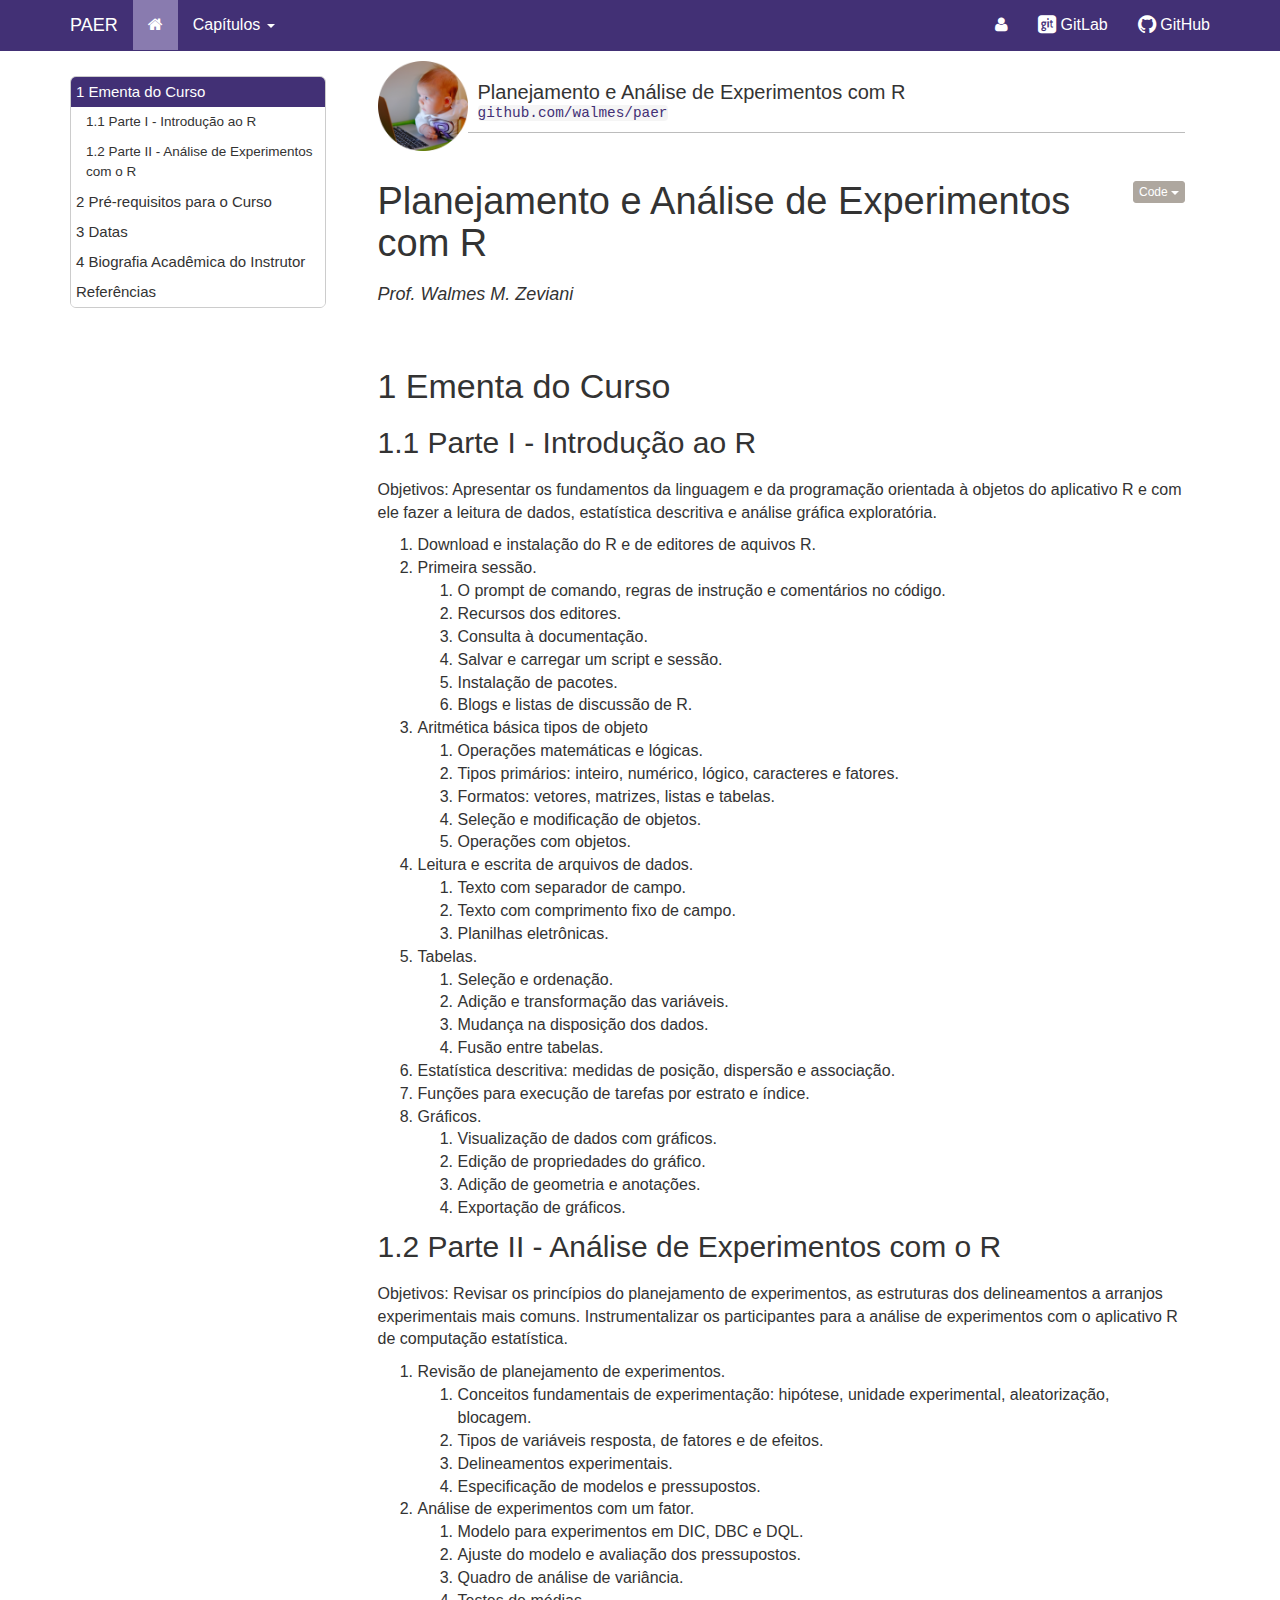
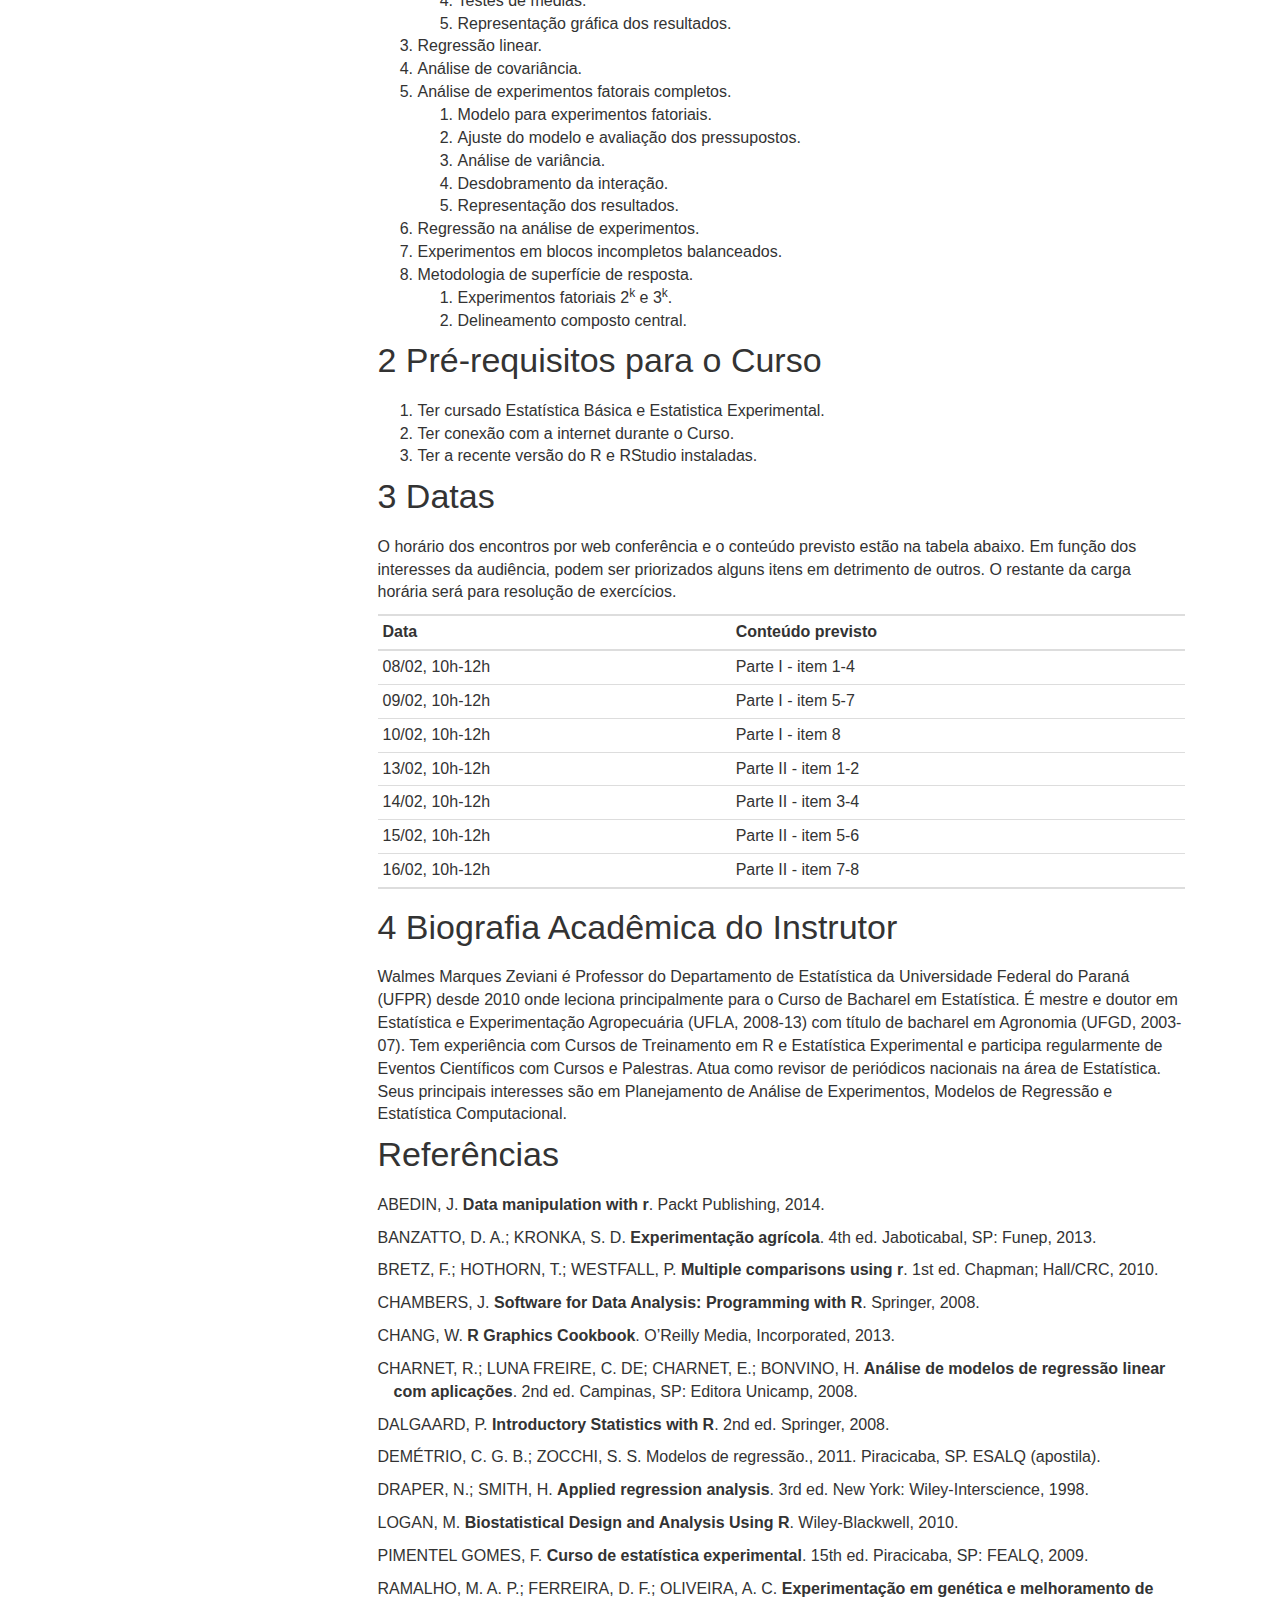
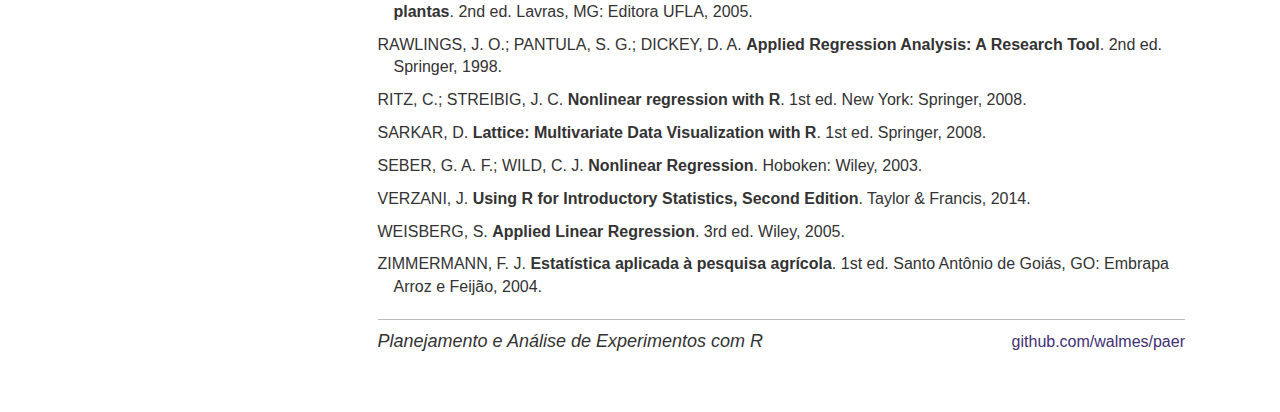
==== index.html @ bdff2731 "Adicona os htmls." ====
<!-- Baseado no arquivo: 
  /usr/lib/R/site-library/rmarkdown/rmd/h/default.html
-->

<!DOCTYPE html>

<html xmlns="http://www.w3.org/1999/xhtml">

<head>

<meta charset="utf-8">
<meta http-equiv="Content-Type" content="text/html; charset=utf-8" />
<meta name="generator" content="pandoc" />


<meta name="author" content="Prof. Walmes M. Zeviani" />


<title>Planejamento e Análise de Experimentos com R</title>

<script src="site_libs/jquery-1.11.3/jquery.min.js"></script>
<meta name="viewport" content="width=device-width, initial-scale=1" />
<link href="site_libs/bootstrap-3.3.5/css/united.min.css" rel="stylesheet" />
<script src="site_libs/bootstrap-3.3.5/js/bootstrap.min.js"></script>
<script src="site_libs/bootstrap-3.3.5/shim/html5shiv.min.js"></script>
<script src="site_libs/bootstrap-3.3.5/shim/respond.min.js"></script>
<script src="site_libs/jqueryui-1.11.4/jquery-ui.min.js"></script>
<link href="site_libs/tocify-1.9.1/jquery.tocify.css" rel="stylesheet" />
<script src="site_libs/tocify-1.9.1/jquery.tocify.js"></script>
<script src="site_libs/navigation-1.1/tabsets.js"></script>
<script src="site_libs/navigation-1.1/codefolding.js"></script>
<link href="site_libs/font-awesome-4.5.0/css/font-awesome.min.css" rel="stylesheet" />
<script type="text/x-mathjax-config">
  MathJax.Hub.Config({
      "HTML-CSS": {
          scale: 85,
          availableFonts: ["TeX"],
      }
  });
</script>




<style type="text/css">
h1 {
  font-size: 34px;
}
h1.title {
  font-size: 38px;
}
h2 {
  font-size: 30px;
}
h3 {
  font-size: 24px;
}
h4 {
  font-size: 18px;
}
h5 {
  font-size: 16px;
}
h6 {
  font-size: 12px;
}
.table th:not([align]) {
  text-align: left;
}
</style>

<link rel="stylesheet" href="config/style.css" type="text/css" />

</head>

<body>

<style type = "text/css">
.main-container {
  max-width: 940px;
  margin-left: auto;
  margin-right: auto;
}
code {
  color: inherit;
  background-color: rgba(0, 0, 0, 0.04);
}
img {
  max-width:100%;
  height: auto;
}
.tabbed-pane {
  padding-top: 12px;
}
button.code-folding-btn:focus {
  outline: none;
}
</style>

<style type="text/css">
/* padding for bootstrap navbar */
body {
  padding-top: 51px;
  padding-bottom: 40px;
}
/* offset scroll position for anchor links (for fixed navbar)  */
.section h1 {
  padding-top: 56px;
  margin-top: -56px;
}

.section h2 {
  padding-top: 56px;
  margin-top: -56px;
}
.section h3 {
  padding-top: 56px;
  margin-top: -56px;
}
.section h4 {
  padding-top: 56px;
  margin-top: -56px;
}
.section h5 {
  padding-top: 56px;
  margin-top: -56px;
}
.section h6 {
  padding-top: 56px;
  margin-top: -56px;
}
</style>

<script>
// manage active state of menu based on current page
$(document).ready(function () {
  // active menu anchor
  href = window.location.pathname
  href = href.substr(href.lastIndexOf('/') + 1)
  if (href === "")
    href = "index.html";
  var menuAnchor = $('a[href="' + href + '"]');

  // mark it active
  menuAnchor.parent().addClass('active');

  // if it's got a parent navbar menu mark it active as well
  menuAnchor.closest('li.dropdown').addClass('active');
});
</script>


<div class="container-fluid main-container">

<!-- tabsets -->
<script src="/tabsets.js"></script>
<script>
$(document).ready(function () {
  window.buildTabsets("TOC");
});
</script>

<!-- code folding -->
<script src="/codefolding.js"></script>
<script>
$(document).ready(function () {
  window.initializeCodeFolding("hide" === "show");
});
</script>




<script>
$(document).ready(function ()  {

    // move toc-ignore selectors from section div to header
    $('div.section.toc-ignore')
        .removeClass('toc-ignore')
        .children('h1,h2,h3,h4,h5').addClass('toc-ignore');

    // establish options
    var options = {
      selectors: "h1,h2,h3",
      theme: "bootstrap3",
      context: '.toc-content',
      hashGenerator: function (text) {
        return text.replace(/[.\/?&!#<>]/g, '').replace(/\s/g, '_').toLowerCase();
      },
      ignoreSelector: ".toc-ignore",
      scrollTo: 0
    };
    options.showAndHide = false;
    options.smoothScroll = false;

    // tocify
    var toc = $("#TOC").tocify(options).data("toc-tocify");
});
</script>

<style type="text/css">

#TOC {
  margin: 25px 0px 20px 0px;
}
@media (max-width: 768px) {
#TOC {
  position: relative;
  width: 100%;
}
}


.toc-content {
  padding-left: 30px;
  padding-right: 40px;
}

div.main-container {
  max-width: 1200px;
}

div.tocify {
  width: 20%;
  max-width: 260px;
  max-height: 85%;
}

@media (min-width: 768px) and (max-width: 991px) {
  div.tocify {
    width: 25%;
  }
}

@media (max-width: 767px) {
  div.tocify {
    width: 100%;
    max-width: none;
  }
}

.tocify ul, .tocify li {
  line-height: 20px;
}

.tocify-subheader .tocify-item {
  font-size: 0.9em;
  padding-left: 5px;
}

.tocify .list-group-item {
  border-radius: 0px;
}

.tocify-subheader {
  display: inline;
}
.tocify-subheader .tocify-item {
  font-size: 0.95em;
  padding-left: 10px;
}

</style>

<!-- setup 3col/9col grid for toc_float and main content  -->
<div class="row-fluid">
<div class="col-xs-12 col-sm-4 col-md-3">
<div id="TOC" class="tocify">
</div>
</div>

<div class="toc-content col-xs-12 col-sm-8 col-md-9">




<div class="navbar navbar-default  navbar-fixed-top" role="navigation">
  <div class="container">
    <div class="navbar-header">
      <button type="button" class="navbar-toggle collapsed" data-toggle="collapse" data-target="#navbar">
        <span class="icon-bar"></span>
        <span class="icon-bar"></span>
        <span class="icon-bar"></span>
      </button>
      <a class="navbar-brand" href="index.html">PAER</a>
    </div>
    <div id="navbar" class="navbar-collapse collapse">
      <ul class="nav navbar-nav">
        <li>
  <a href="index.html">
    <span class="fa fa-home"></span>
     
  </a>
</li>
<li class="dropdown">
  <a href="#" class="dropdown-toggle" data-toggle="dropdown" role="button" aria-expanded="false">
    Capítulos
     
    <span class="caret"></span>
  </a>
  <ul class="dropdown-menu" role="menu">
    <li>
      <a href="cap01-instal.html">Download e Instalação</a>
    </li>
  </ul>
</li>
      </ul>
      <ul class="nav navbar-nav navbar-right">
        <li>
  <a href="https://www.researchgate.net/profile/Walmes_Zeviani2">
    <span class="fa fa-user"></span>
     
  </a>
</li>
<li>
  <a href="https://gitlab.c3sl.ufpr.br/walmes/paer">
    <span class="fa fa-git-square fa-lg"></span>
     
    GitLab
  </a>
</li>
<li>
  <a href="https://github.com/walmes/paer">
    <span class="fa fa-github fa-lg"></span>
     
    GitHub
  </a>
</li>
      </ul>
    </div><!--/.nav-collapse -->
  </div><!--/.container -->
</div><!--/.navbar -->
<style type="text/css">
div.header {
    margin-top: 20px;
    border-bottom: 1px solid #BCBCBC;
    border-top: none;
}
table.header {
    margin-top: 10px;
    border-collapse: unset;
}
table.header > tbody {
    border-bottom: 0px;
    border-top: 0px;
}
</style>

<table class="header" width="100%" align="center">
  <tr>
    <td align="left" valign="bottom" width="90px">
      <img src="config/newuser-logo.png" width="100%" />
    </td>
    <td align="left" valign="top">
      <div class="header">
        <h4 style="font-size: 20px; margin: 10px auto 0 10px">
          Planejamento e Análise de Experimentos com R
        </h4>
        <h5 style="margin: 0px 0px 10px 10px">
          <a href="https://github.com/walmes/paer">
            <code>github.com/walmes/paer</code>
          </a>
        </h5>
      </div>
    </td>
  </tr>
</table>

<div class="fluid-row" id="header">

<div class="btn-group pull-right">
<button type="button" class="btn btn-default btn-xs dropdown-toggle" data-toggle="dropdown" aria-haspopup="true" aria-expanded="false"><span>Code</span> <span class="caret"></span></button>
<ul class="dropdown-menu" style="min-width: 50px;">
<li><a id="rmd-show-all-code" href="#">Show All Code</a></li>
<li><a id="rmd-hide-all-code" href="#">Hide All Code</a></li>
</ul>
</div>



<h1 class="title toc-ignore">Planejamento e Análise de Experimentos com R</h1>
<h4 class="author"><em>Prof. Walmes M. Zeviani</em></h4>

</div>


<div id="ementa-do-curso" class="section level1">
<h1><span class="header-section-number">1</span> Ementa do Curso</h1>
<div id="parte-i---introducao-ao-r" class="section level2">
<h2><span class="header-section-number">1.1</span> Parte I - Introdução ao R</h2>
<p>Objetivos: Apresentar os fundamentos da linguagem e da programação orientada à objetos do aplicativo R e com ele fazer a leitura de dados, estatística descritiva e análise gráfica exploratória.</p>
<ol style="list-style-type: decimal">
<li>Download e instalação do R e de editores de aquivos R.</li>
<li>Primeira sessão.
<ol style="list-style-type: decimal">
<li>O prompt de comando, regras de instrução e comentários no código.</li>
<li>Recursos dos editores.</li>
<li>Consulta à documentação.</li>
<li>Salvar e carregar um script e sessão.</li>
<li>Instalação de pacotes.</li>
<li>Blogs e listas de discussão de R.</li>
</ol></li>
<li>Aritmética básica tipos de objeto
<ol style="list-style-type: decimal">
<li>Operações matemáticas e lógicas.</li>
<li>Tipos primários: inteiro, numérico, lógico, caracteres e fatores.</li>
<li>Formatos: vetores, matrizes, listas e tabelas.</li>
<li>Seleção e modificação de objetos.</li>
<li>Operações com objetos.</li>
</ol></li>
<li>Leitura e escrita de arquivos de dados.
<ol style="list-style-type: decimal">
<li>Texto com separador de campo.</li>
<li>Texto com comprimento fixo de campo.</li>
<li>Planilhas eletrônicas.</li>
</ol></li>
<li>Tabelas.
<ol style="list-style-type: decimal">
<li>Seleção e ordenação.</li>
<li>Adição e transformação das variáveis.</li>
<li>Mudança na disposição dos dados.</li>
<li>Fusão entre tabelas.</li>
</ol></li>
<li>Estatística descritiva: medidas de posição, dispersão e associação.</li>
<li>Funções para execução de tarefas por estrato e índice.</li>
<li>Gráficos.
<ol style="list-style-type: decimal">
<li>Visualização de dados com gráficos.</li>
<li>Edição de propriedades do gráfico.</li>
<li>Adição de geometria e anotações.</li>
<li>Exportação de gráficos.</li>
</ol></li>
</ol>
</div>
<div id="parte-ii---analise-de-experimentos-com-o-r" class="section level2">
<h2><span class="header-section-number">1.2</span> Parte II - Análise de Experimentos com o R</h2>
<p>Objetivos: Revisar os princípios do planejamento de experimentos, as estruturas dos delineamentos a arranjos experimentais mais comuns. Instrumentalizar os participantes para a análise de experimentos com o aplicativo R de computação estatística.</p>
<ol style="list-style-type: decimal">
<li>Revisão de planejamento de experimentos.
<ol style="list-style-type: decimal">
<li>Conceitos fundamentais de experimentação: hipótese, unidade experimental, aleatorização, blocagem.</li>
<li>Tipos de variáveis resposta, de fatores e de efeitos.</li>
<li>Delineamentos experimentais.</li>
<li>Especificação de modelos e pressupostos.</li>
</ol></li>
<li>Análise de experimentos com um fator.
<ol style="list-style-type: decimal">
<li>Modelo para experimentos em DIC, DBC e DQL.</li>
<li>Ajuste do modelo e avaliação dos pressupostos.</li>
<li>Quadro de análise de variância.</li>
<li>Testes de médias.</li>
<li>Representação gráfica dos resultados.</li>
</ol></li>
<li>Regressão linear.</li>
<li>Análise de covariância.</li>
<li>Análise de experimentos fatorais completos.
<ol style="list-style-type: decimal">
<li>Modelo para experimentos fatoriais.</li>
<li>Ajuste do modelo e avaliação dos pressupostos.</li>
<li>Análise de variância.</li>
<li>Desdobramento da interação.</li>
<li>Representação dos resultados.</li>
</ol></li>
<li>Regressão na análise de experimentos.</li>
<li>Experimentos em blocos incompletos balanceados.</li>
<li>Metodologia de superfície de resposta.
<ol style="list-style-type: decimal">
<li>Experimentos fatoriais 2<sup>k</sup> e 3<sup>k</sup>.</li>
<li>Delineamento composto central.</li>
</ol></li>
</ol>
</div>
</div>
<div id="pre-requisitos-para-o-curso" class="section level1">
<h1><span class="header-section-number">2</span> Pré-requisitos para o Curso</h1>
<ol style="list-style-type: decimal">
<li>Ter cursado Estatística Básica e Estatistica Experimental.</li>
<li>Ter conexão com a internet durante o Curso.</li>
<li>Ter a recente versão do R e RStudio instaladas.</li>
</ol>
</div>
<div id="datas" class="section level1">
<h1><span class="header-section-number">3</span> Datas</h1>
<p>O horário dos encontros por web conferência e o conteúdo previsto estão na tabela abaixo. Em função dos interesses da audiência, podem ser priorizados alguns itens em detrimento de outros. O restante da carga horária será para resolução de exercícios.</p>
<table>
<thead>
<tr class="header">
<th>Data</th>
<th>Conteúdo previsto</th>
</tr>
</thead>
<tbody>
<tr class="odd">
<td>08/02, 10h-12h</td>
<td>Parte I - item 1-4</td>
</tr>
<tr class="even">
<td>09/02, 10h-12h</td>
<td>Parte I - item 5-7</td>
</tr>
<tr class="odd">
<td>10/02, 10h-12h</td>
<td>Parte I - item 8</td>
</tr>
<tr class="even">
<td>13/02, 10h-12h</td>
<td>Parte II - item 1-2</td>
</tr>
<tr class="odd">
<td>14/02, 10h-12h</td>
<td>Parte II - item 3-4</td>
</tr>
<tr class="even">
<td>15/02, 10h-12h</td>
<td>Parte II - item 5-6</td>
</tr>
<tr class="odd">
<td>16/02, 10h-12h</td>
<td>Parte II - item 7-8</td>
</tr>
</tbody>
</table>
</div>
<div id="biografia-academica-do-instrutor" class="section level1">
<h1><span class="header-section-number">4</span> Biografia Acadêmica do Instrutor</h1>
<p>Walmes Marques Zeviani é Professor do Departamento de Estatística da Universidade Federal do Paraná (UFPR) desde 2010 onde leciona principalmente para o Curso de Bacharel em Estatística. É mestre e doutor em Estatística e Experimentação Agropecuária (UFLA, 2008-13) com título de bacharel em Agronomia (UFGD, 2003-07). Tem experiência com Cursos de Treinamento em R e Estatística Experimental e participa regularmente de Eventos Científicos com Cursos e Palestras. Atua como revisor de periódicos nacionais na área de Estatística. Seus principais interesses são em Planejamento de Análise de Experimentos, Modelos de Regressão e Estatística Computacional.</p>
</div>
<div id="referencias" class="section level1 unnumbered">
<h1>Referências</h1>
<div id="refs" class="references">
<div id="ref-abedin2014data">
<p>ABEDIN, J. <strong>Data manipulation with r</strong>. Packt Publishing, 2014.</p>
</div>
<div id="ref-banzatto">
<p>BANZATTO, D. A.; KRONKA, S. D. <strong>Experimentação agrícola</strong>. 4th ed. Jaboticabal, SP: Funep, 2013.</p>
</div>
<div id="ref-Bretz2010">
<p>BRETZ, F.; HOTHORN, T.; WESTFALL, P. <strong>Multiple comparisons using r</strong>. 1st ed. Chapman; Hall/CRC, 2010.</p>
</div>
<div id="ref-chambers2008software">
<p>CHAMBERS, J. <strong>Software for Data Analysis: Programming with R</strong>. Springer, 2008.</p>
</div>
<div id="ref-chang2013r">
<p>CHANG, W. <strong>R Graphics Cookbook</strong>. O’Reilly Media, Incorporated, 2013.</p>
</div>
<div id="ref-charnet">
<p>CHARNET, R.; LUNA FREIRE, C. DE; CHARNET, E.; BONVINO, H. <strong>Análise de modelos de regressão linear com aplicações</strong>. 2nd ed. Campinas, SP: Editora Unicamp, 2008.</p>
</div>
<div id="ref-Dalgaard2008">
<p>DALGAARD, P. <strong>Introductory Statistics with R</strong>. 2nd ed. Springer, 2008.</p>
</div>
<div id="ref-demetrio">
<p>DEMÉTRIO, C. G. B.; ZOCCHI, S. S. Modelos de regressão., 2011. Piracicaba, SP. ESALQ (apostila).</p>
</div>
<div id="ref-Draper1998">
<p>DRAPER, N.; SMITH, H. <strong>Applied regression analysis</strong>. 3rd ed. New York: Wiley-Interscience, 1998.</p>
</div>
<div id="ref-Logan2010">
<p>LOGAN, M. <strong>Biostatistical Design and Analysis Using R</strong>. Wiley-Blackwell, 2010.</p>
</div>
<div id="ref-pimentel">
<p>PIMENTEL GOMES, F. <strong>Curso de estatística experimental</strong>. 15th ed. Piracicaba, SP: FEALQ, 2009.</p>
</div>
<div id="ref-ramalho">
<p>RAMALHO, M. A. P.; FERREIRA, D. F.; OLIVEIRA, A. C. <strong>Experimentação em genética e melhoramento de plantas</strong>. 2nd ed. Lavras, MG: Editora UFLA, 2005.</p>
</div>
<div id="ref-Rawlings1998">
<p>RAWLINGS, J. O.; PANTULA, S. G.; DICKEY, D. A. <strong>Applied Regression Analysis: A Research Tool</strong>. 2nd ed. Springer, 1998.</p>
</div>
<div id="ref-Ritz2008">
<p>RITZ, C.; STREIBIG, J. C. <strong>Nonlinear regression with R</strong>. 1st ed. New York: Springer, 2008.</p>
</div>
<div id="ref-Sarkar2008">
<p>SARKAR, D. <strong>Lattice: Multivariate Data Visualization with R</strong>. 1st ed. Springer, 2008.</p>
</div>
<div id="ref-Seber2003">
<p>SEBER, G. A. F.; WILD, C. J. <strong>Nonlinear Regression</strong>. Hoboken: Wiley, 2003.</p>
</div>
<div id="ref-verzani2014using">
<p>VERZANI, J. <strong>Using R for Introductory Statistics, Second Edition</strong>. Taylor &amp; Francis, 2014.</p>
</div>
<div id="ref-Weisberg2005">
<p>WEISBERG, S. <strong>Applied Linear Regression</strong>. 3rd ed. Wiley, 2005.</p>
</div>
<div id="ref-zimmermann">
<p>ZIMMERMANN, F. J. <strong>Estatística aplicada à pesquisa agrícola</strong>. 1st ed. Santo Antônio de Goiás, GO: Embrapa Arroz e Feijão, 2004.</p>
</div>
</div>
</div>

<style type="text/css">
hr.footer {
    border-top: 1px solid #BCBCBC;
    margin-top: 20px;
    margin-bottom: 2px;
}
table.footer {
    margin-bottom: 10px;
    border-bottom: none;
    border-collapse: unset;
}
table.footer > tbody {
    border-bottom: 0px;
}
div.tocify-extend-page {
	height: 10px !important;
}
</style>

<hr class="footer"/>
<center>
  <table class="footer" width="100%">
    <tr>
      <td width="60%">
	<h4><em>Planejamento e Análise de Experimentos com R</em></h4>
      </td>
      <td width="40%" align="right">
        <a href="https://github.com/walmes/paer">
          github.com/walmes/paer
      </a></td>
    </tr>
  </table>
</center>


</div>
</div>

</div>

<script>

// add bootstrap table styles to pandoc tables
$(document).ready(function () {
  $('tr.header').parent('thead').parent('table').addClass('table table-condensed');
});

</script>


</body>
</html>
---- site_libs/bootstrap-3.3.5/css/united.min.css ----
@font-face {
  font-family: 'Ubuntu';
  font-style: normal;
  font-weight: 400;
  src: url(fonts/Ubuntu.ttf) format('truetype');
}

/*!
 * bootswatch v3.3.6
 * Homepage: http://bootswatch.com
 * Copyright 2012-2015 Thomas Park
 * Licensed under MIT
 * Based on Bootstrap
*//*!
 * Bootstrap v3.3.6 (http://getbootstrap.com)
 * Copyright 2011-2015 Twitter, Inc.
 * Licensed under MIT (https://github.com/twbs/bootstrap/blob/master/LICENSE)
 *//*! normalize.css v3.0.3 | MIT License | github.com/necolas/normalize.css */html{font-family:sans-serif;-ms-text-size-adjust:100%;-webkit-text-size-adjust:100%}body{margin:0}article,aside,details,figcaption,figure,footer,header,hgroup,main,menu,nav,section,summary{display:block}audio,canvas,progress,video{display:inline-block;vertical-align:baseline}audio:not([controls]){display:none;height:0}[hidden],template{display:none}a{background-color:transparent}a:active,a:hover{outline:0}abbr[title]{border-bottom:1px dotted}b,strong{font-weight:bold}dfn{font-style:italic}h1{font-size:2em;margin:0.67em 0}mark{background:#ff0;color:#000}small{font-size:80%}sub,sup{font-size:75%;line-height:0;position:relative;vertical-align:baseline}sup{top:-0.5em}sub{bottom:-0.25em}img{border:0}svg:not(:root){overflow:hidden}figure{margin:1em 40px}hr{-webkit-box-sizing:content-box;-moz-box-sizing:content-box;box-sizing:content-box;height:0}pre{overflow:auto}code,kbd,pre,samp{font-family:monospace, monospace;font-size:1em}button,input,optgroup,select,textarea{color:inherit;font:inherit;margin:0}button{overflow:visible}button,select{text-transform:none}button,html input[type="button"],input[type="reset"],input[type="submit"]{-webkit-appearance:button;cursor:pointer}button[disabled],html input[disabled]{cursor:default}button::-moz-focus-inner,input::-moz-focus-inner{border:0;padding:0}input{line-height:normal}input[type="checkbox"],input[type="radio"]{-webkit-box-sizing:border-box;-moz-box-sizing:border-box;box-sizing:border-box;padding:0}input[type="number"]::-webkit-inner-spin-button,input[type="number"]::-webkit-outer-spin-button{height:auto}input[type="search"]{-webkit-appearance:textfield;-webkit-box-sizing:content-box;-moz-box-sizing:content-box;box-sizing:content-box}input[type="search"]::-webkit-search-cancel-button,input[type="search"]::-webkit-search-decoration{-webkit-appearance:none}fieldset{border:1px solid #c0c0c0;margin:0 2px;padding:0.35em 0.625em 0.75em}legend{border:0;padding:0}textarea{overflow:auto}optgroup{font-weight:bold}table{border-collapse:collapse;border-spacing:0}td,th{padding:0}/*! Source: https://github.com/h5bp/html5-boilerplate/blob/master/src/css/main.css */@media print{*,*:before,*:after{background:transparent !important;color:#000 !important;-webkit-box-shadow:none !important;box-shadow:none !important;text-shadow:none !important}a,a:visited{text-decoration:underline}a[href]:after{content:" (" attr(href) ")"}abbr[title]:after{content:" (" attr(title) ")"}a[href^="#"]:after,a[href^="javascript:"]:after{content:""}pre,blockquote{border:1px solid #999;page-break-inside:avoid}thead{display:table-header-group}tr,img{page-break-inside:avoid}img{max-width:100% !important}p,h2,h3{orphans:3;widows:3}h2,h3{page-break-after:avoid}.navbar{display:none}.btn>.caret,.dropup>.btn>.caret{border-top-color:#000 !important}.label{border:1px solid #000}.table{border-collapse:collapse !important}.table td,.table th{background-color:#fff !important}.table-bordered th,.table-bordered td{border:1px solid #ddd !important}}@font-face{font-family:'Glyphicons Halflings';src:url('../fonts/glyphicons-halflings-regular.eot');src:url('../fonts/glyphicons-halflings-regular.eot?#iefix') format('embedded-opentype'),url('../fonts/glyphicons-halflings-regular.woff') format('woff'),url('../fonts/glyphicons-halflings-regular.ttf') format('truetype'),url('../fonts/glyphicons-halflings-regular.svg#glyphicons_halflingsregular') format('svg')}.glyphicon{position:relative;top:1px;display:inline-block;font-family:'Glyphicons Halflings';font-style:normal;font-weight:normal;line-height:1;-webkit-font-smoothing:antialiased;-moz-osx-font-smoothing:grayscale}.glyphicon-asterisk:before{content:"\002a"}.glyphicon-plus:before{content:"\002b"}.glyphicon-euro:before,.glyphicon-eur:before{content:"\20ac"}.glyphicon-minus:before{content:"\2212"}.glyphicon-cloud:before{content:"\2601"}.glyphicon-envelope:before{content:"\2709"}.glyphicon-pencil:before{content:"\270f"}.glyphicon-glass:before{content:"\e001"}.glyphicon-music:before{content:"\e002"}.glyphicon-search:before{content:"\e003"}.glyphicon-heart:before{content:"\e005"}.glyphicon-star:before{content:"\e006"}.glyphicon-star-empty:before{content:"\e007"}.glyphicon-user:before{content:"\e008"}.glyphicon-film:before{content:"\e009"}.glyphicon-th-large:before{content:"\e010"}.glyphicon-th:before{content:"\e011"}.glyphicon-th-list:before{content:"\e012"}.glyphicon-ok:before{content:"\e013"}.glyphicon-remove:before{content:"\e014"}.glyphicon-zoom-in:before{content:"\e015"}.glyphicon-zoom-out:before{content:"\e016"}.glyphicon-off:before{content:"\e017"}.glyphicon-signal:before{content:"\e018"}.glyphicon-cog:before{content:"\e019"}.glyphicon-trash:before{content:"\e020"}.glyphicon-home:before{content:"\e021"}.glyphicon-file:before{content:"\e022"}.glyphicon-time:before{content:"\e023"}.glyphicon-road:before{content:"\e024"}.glyphicon-download-alt:before{content:"\e025"}.glyphicon-download:before{content:"\e026"}.glyphicon-upload:before{content:"\e027"}.glyphicon-inbox:before{content:"\e028"}.glyphicon-play-circle:before{content:"\e029"}.glyphicon-repeat:before{content:"\e030"}.glyphicon-refresh:before{content:"\e031"}.glyphicon-list-alt:before{content:"\e032"}.glyphicon-lock:before{content:"\e033"}.glyphicon-flag:before{content:"\e034"}.glyphicon-headphones:before{content:"\e035"}.glyphicon-volume-off:before{content:"\e036"}.glyphicon-volume-down:before{content:"\e037"}.glyphicon-volume-up:before{content:"\e038"}.glyphicon-qrcode:before{content:"\e039"}.glyphicon-barcode:before{content:"\e040"}.glyphicon-tag:before{content:"\e041"}.glyphicon-tags:before{content:"\e042"}.glyphicon-book:before{content:"\e043"}.glyphicon-bookmark:before{content:"\e044"}.glyphicon-print:before{content:"\e045"}.glyphicon-camera:before{content:"\e046"}.glyphicon-font:before{content:"\e047"}.glyphicon-bold:before{content:"\e048"}.glyphicon-italic:before{content:"\e049"}.glyphicon-text-height:before{content:"\e050"}.glyphicon-text-width:before{content:"\e051"}.glyphicon-align-left:before{content:"\e052"}.glyphicon-align-center:before{content:"\e053"}.glyphicon-align-right:before{content:"\e054"}.glyphicon-align-justify:before{content:"\e055"}.glyphicon-list:before{content:"\e056"}.glyphicon-indent-left:before{content:"\e057"}.glyphicon-indent-right:before{content:"\e058"}.glyphicon-facetime-video:before{content:"\e059"}.glyphicon-picture:before{content:"\e060"}.glyphicon-map-marker:before{content:"\e062"}.glyphicon-adjust:before{content:"\e063"}.glyphicon-tint:before{content:"\e064"}.glyphicon-edit:before{content:"\e065"}.glyphicon-share:before{content:"\e066"}.glyphicon-check:before{content:"\e067"}.glyphicon-move:before{content:"\e068"}.glyphicon-step-backward:before{content:"\e069"}.glyphicon-fast-backward:before{content:"\e070"}.glyphicon-backward:before{content:"\e071"}.glyphicon-play:before{content:"\e072"}.glyphicon-pause:before{content:"\e073"}.glyphicon-stop:before{content:"\e074"}.glyphicon-forward:before{content:"\e075"}.glyphicon-fast-forward:before{content:"\e076"}.glyphicon-step-forward:before{content:"\e077"}.glyphicon-eject:before{content:"\e078"}.glyphicon-chevron-left:before{content:"\e079"}.glyphicon-chevron-right:before{content:"\e080"}.glyphicon-plus-sign:before{content:"\e081"}.glyphicon-minus-sign:before{content:"\e082"}.glyphicon-remove-sign:before{content:"\e083"}.glyphicon-ok-sign:before{content:"\e084"}.glyphicon-question-sign:before{content:"\e085"}.glyphicon-info-sign:before{content:"\e086"}.glyphicon-screenshot:before{content:"\e087"}.glyphicon-remove-circle:before{content:"\e088"}.glyphicon-ok-circle:before{content:"\e089"}.glyphicon-ban-circle:before{content:"\e090"}.glyphicon-arrow-left:before{content:"\e091"}.glyphicon-arrow-right:before{content:"\e092"}.glyphicon-arrow-up:before{content:"\e093"}.glyphicon-arrow-down:before{content:"\e094"}.glyphicon-share-alt:before{content:"\e095"}.glyphicon-resize-full:before{content:"\e096"}.glyphicon-resize-small:before{content:"\e097"}.glyphicon-exclamation-sign:before{content:"\e101"}.glyphicon-gift:before{content:"\e102"}.glyphicon-leaf:before{content:"\e103"}.glyphicon-fire:before{content:"\e104"}.glyphicon-eye-open:before{content:"\e105"}.glyphicon-eye-close:before{content:"\e106"}.glyphicon-warning-sign:before{content:"\e107"}.glyphicon-plane:before{content:"\e108"}.glyphicon-calendar:before{content:"\e109"}.glyphicon-random:before{content:"\e110"}.glyphicon-comment:before{content:"\e111"}.glyphicon-magnet:before{content:"\e112"}.glyphicon-chevron-up:before{content:"\e113"}.glyphicon-chevron-down:before{content:"\e114"}.glyphicon-retweet:before{content:"\e115"}.glyphicon-shopping-cart:before{content:"\e116"}.glyphicon-folder-close:before{content:"\e117"}.glyphicon-folder-open:before{content:"\e118"}.glyphicon-resize-vertical:before{content:"\e119"}.glyphicon-resize-horizontal:before{content:"\e120"}.glyphicon-hdd:before{content:"\e121"}.glyphicon-bullhorn:before{content:"\e122"}.glyphicon-bell:before{content:"\e123"}.glyphicon-certificate:before{content:"\e124"}.glyphicon-thumbs-up:before{content:"\e125"}.glyphicon-thumbs-down:before{content:"\e126"}.glyphicon-hand-right:before{content:"\e127"}.glyphicon-hand-left:before{content:"\e128"}.glyphicon-hand-up:before{content:"\e129"}.glyphicon-hand-down:before{content:"\e130"}.glyphicon-circle-arrow-right:before{content:"\e131"}.glyphicon-circle-arrow-left:before{content:"\e132"}.glyphicon-circle-arrow-up:before{content:"\e133"}.glyphicon-circle-arrow-down:before{content:"\e134"}.glyphicon-globe:before{content:"\e135"}.glyphicon-wrench:before{content:"\e136"}.glyphicon-tasks:before{content:"\e137"}.glyphicon-filter:before{content:"\e138"}.glyphicon-briefcase:before{content:"\e139"}.glyphicon-fullscreen:before{content:"\e140"}.glyphicon-dashboard:before{content:"\e141"}.glyphicon-paperclip:before{content:"\e142"}.glyphicon-heart-empty:before{content:"\e143"}.glyphicon-link:before{content:"\e144"}.glyphicon-phone:before{content:"\e145"}.glyphicon-pushpin:before{content:"\e146"}.glyphicon-usd:before{content:"\e148"}.glyphicon-gbp:before{content:"\e149"}.glyphicon-sort:before{content:"\e150"}.glyphicon-sort-by-alphabet:before{content:"\e151"}.glyphicon-sort-by-alphabet-alt:before{content:"\e152"}.glyphicon-sort-by-order:before{content:"\e153"}.glyphicon-sort-by-order-alt:before{content:"\e154"}.glyphicon-sort-by-attributes:before{content:"\e155"}.glyphicon-sort-by-attributes-alt:before{content:"\e156"}.glyphicon-unchecked:before{content:"\e157"}.glyphicon-expand:before{content:"\e158"}.glyphicon-collapse-down:before{content:"\e159"}.glyphicon-collapse-up:before{content:"\e160"}.glyphicon-log-in:before{content:"\e161"}.glyphicon-flash:before{content:"\e162"}.glyphicon-log-out:before{content:"\e163"}.glyphicon-new-window:before{content:"\e164"}.glyphicon-record:before{content:"\e165"}.glyphicon-save:before{content:"\e166"}.glyphicon-open:before{content:"\e167"}.glyphicon-saved:before{content:"\e168"}.glyphicon-import:before{content:"\e169"}.glyphicon-export:before{content:"\e170"}.glyphicon-send:before{content:"\e171"}.glyphicon-floppy-disk:before{content:"\e172"}.glyphicon-floppy-saved:before{content:"\e173"}.glyphicon-floppy-remove:before{content:"\e174"}.glyphicon-floppy-save:before{content:"\e175"}.glyphicon-floppy-open:before{content:"\e176"}.glyphicon-credit-card:before{content:"\e177"}.glyphicon-transfer:before{content:"\e178"}.glyphicon-cutlery:before{content:"\e179"}.glyphicon-header:before{content:"\e180"}.glyphicon-compressed:before{content:"\e181"}.glyphicon-earphone:before{content:"\e182"}.glyphicon-phone-alt:before{content:"\e183"}.glyphicon-tower:before{content:"\e184"}.glyphicon-stats:before{content:"\e185"}.glyphicon-sd-video:before{content:"\e186"}.glyphicon-hd-video:before{content:"\e187"}.glyphicon-subtitles:before{content:"\e188"}.glyphicon-sound-stereo:before{content:"\e189"}.glyphicon-sound-dolby:before{content:"\e190"}.glyphicon-sound-5-1:before{content:"\e191"}.glyphicon-sound-6-1:before{content:"\e192"}.glyphicon-sound-7-1:before{content:"\e193"}.glyphicon-copyright-mark:before{content:"\e194"}.glyphicon-registration-mark:before{content:"\e195"}.glyphicon-cloud-download:before{content:"\e197"}.glyphicon-cloud-upload:before{content:"\e198"}.glyphicon-tree-conifer:before{content:"\e199"}.glyphicon-tree-deciduous:before{content:"\e200"}.glyphicon-cd:before{content:"\e201"}.glyphicon-save-file:before{content:"\e202"}.glyphicon-open-file:before{content:"\e203"}.glyphicon-level-up:before{content:"\e204"}.glyphicon-copy:before{content:"\e205"}.glyphicon-paste:before{content:"\e206"}.glyphicon-alert:before{content:"\e209"}.glyphicon-equalizer:before{content:"\e210"}.glyphicon-king:before{content:"\e211"}.glyphicon-queen:before{content:"\e212"}.glyphicon-pawn:before{content:"\e213"}.glyphicon-bishop:before{content:"\e214"}.glyphicon-knight:before{content:"\e215"}.glyphicon-baby-formula:before{content:"\e216"}.glyphicon-tent:before{content:"\26fa"}.glyphicon-blackboard:before{content:"\e218"}.glyphicon-bed:before{content:"\e219"}.glyphicon-apple:before{content:"\f8ff"}.glyphicon-erase:before{content:"\e221"}.glyphicon-hourglass:before{content:"\231b"}.glyphicon-lamp:before{content:"\e223"}.glyphicon-duplicate:before{content:"\e224"}.glyphicon-piggy-bank:before{content:"\e225"}.glyphicon-scissors:before{content:"\e226"}.glyphicon-bitcoin:before{content:"\e227"}.glyphicon-btc:before{content:"\e227"}.glyphicon-xbt:before{content:"\e227"}.glyphicon-yen:before{content:"\00a5"}.glyphicon-jpy:before{content:"\00a5"}.glyphicon-ruble:before{content:"\20bd"}.glyphicon-rub:before{content:"\20bd"}.glyphicon-scale:before{content:"\e230"}.glyphicon-ice-lolly:before{content:"\e231"}.glyphicon-ice-lolly-tasted:before{content:"\e232"}.glyphicon-education:before{content:"\e233"}.glyphicon-option-horizontal:before{content:"\e234"}.glyphicon-option-vertical:before{content:"\e235"}.glyphicon-menu-hamburger:before{content:"\e236"}.glyphicon-modal-window:before{content:"\e237"}.glyphicon-oil:before{content:"\e238"}.glyphicon-grain:before{content:"\e239"}.glyphicon-sunglasses:before{content:"\e240"}.glyphicon-text-size:before{content:"\e241"}.glyphicon-text-color:before{content:"\e242"}.glyphicon-text-background:before{content:"\e243"}.glyphicon-object-align-top:before{content:"\e244"}.glyphicon-object-align-bottom:before{content:"\e245"}.glyphicon-object-align-horizontal:before{content:"\e246"}.glyphicon-object-align-left:before{content:"\e247"}.glyphicon-object-align-vertical:before{content:"\e248"}.glyphicon-object-align-right:before{content:"\e249"}.glyphicon-triangle-right:before{content:"\e250"}.glyphicon-triangle-left:before{content:"\e251"}.glyphicon-triangle-bottom:before{content:"\e252"}.glyphicon-triangle-top:before{content:"\e253"}.glyphicon-console:before{content:"\e254"}.glyphicon-superscript:before{content:"\e255"}.glyphicon-subscript:before{content:"\e256"}.glyphicon-menu-left:before{content:"\e257"}.glyphicon-menu-right:before{content:"\e258"}.glyphicon-menu-down:before{content:"\e259"}.glyphicon-menu-up:before{content:"\e260"}*{-webkit-box-sizing:border-box;-moz-box-sizing:border-box;box-sizing:border-box}*:before,*:after{-webkit-box-sizing:border-box;-moz-box-sizing:border-box;box-sizing:border-box}html{font-size:10px;-webkit-tap-highlight-color:rgba(0,0,0,0)}body{font-family:"Ubuntu",Tahoma,"Helvetica Neue",Helvetica,Arial,sans-serif;font-size:14px;line-height:1.42857143;color:#333333;background-color:#ffffff}input,button,select,textarea{font-family:inherit;font-size:inherit;line-height:inherit}a{color:#dd4814;text-decoration:none}a:hover,a:focus{color:#97310e;text-decoration:underline}a:focus{outline:thin dotted;outline:5px auto -webkit-focus-ring-color;outline-offset:-2px}figure{margin:0}img{vertical-align:middle}.img-responsive,.thumbnail>img,.thumbnail a>img,.carousel-inner>.item>img,.carousel-inner>.item>a>img{display:block;max-width:100%;height:auto}.img-rounded{border-radius:6px}.img-thumbnail{padding:4px;line-height:1.42857143;background-color:#ffffff;border:1px solid #dddddd;border-radius:4px;-webkit-transition:all .2s ease-in-out;-o-transition:all .2s ease-in-out;transition:all .2s ease-in-out;display:inline-block;max-width:100%;height:auto}.img-circle{border-radius:50%}hr{margin-top:20px;margin-bottom:20px;border:0;border-top:1px solid #eeeeee}.sr-only{position:absolute;width:1px;height:1px;margin:-1px;padding:0;overflow:hidden;clip:rect(0, 0, 0, 0);border:0}.sr-only-focusable:active,.sr-only-focusable:focus{position:static;width:auto;height:auto;margin:0;overflow:visible;clip:auto}[role="button"]{cursor:pointer}h1,h2,h3,h4,h5,h6,.h1,.h2,.h3,.h4,.h5,.h6{font-family:"Ubuntu",Tahoma,"Helvetica Neue",Helvetica,Arial,sans-serif;font-weight:500;line-height:1.1;color:inherit}h1 small,h2 small,h3 small,h4 small,h5 small,h6 small,.h1 small,.h2 small,.h3 small,.h4 small,.h5 small,.h6 small,h1 .small,h2 .small,h3 .small,h4 .small,h5 .small,h6 .small,.h1 .small,.h2 .small,.h3 .small,.h4 .small,.h5 .small,.h6 .small{font-weight:normal;line-height:1;color:#aea79f}h1,.h1,h2,.h2,h3,.h3{margin-top:20px;margin-bottom:10px}h1 small,.h1 small,h2 small,.h2 small,h3 small,.h3 small,h1 .small,.h1 .small,h2 .small,.h2 .small,h3 .small,.h3 .small{font-size:65%}h4,.h4,h5,.h5,h6,.h6{margin-top:10px;margin-bottom:10px}h4 small,.h4 small,h5 small,.h5 small,h6 small,.h6 small,h4 .small,.h4 .small,h5 .small,.h5 .small,h6 .small,.h6 .small{font-size:75%}h1,.h1{font-size:36px}h2,.h2{font-size:30px}h3,.h3{font-size:24px}h4,.h4{font-size:18px}h5,.h5{font-size:14px}h6,.h6{font-size:12px}p{margin:0 0 10px}.lead{margin-bottom:20px;font-size:16px;font-weight:300;line-height:1.4}@media (min-width:768px){.lead{font-size:21px}}small,.small{font-size:85%}mark,.mark{background-color:#fcf8e3;padding:.2em}.text-left{text-align:left}.text-right{text-align:right}.text-center{text-align:center}.text-justify{text-align:justify}.text-nowrap{white-space:nowrap}.text-lowercase{text-transform:lowercase}.text-uppercase{text-transform:uppercase}.text-capitalize{text-transform:capitalize}.text-muted{color:#aea79f}.text-primary{color:#dd4814}a.text-primary:hover,a.text-primary:focus{color:#ae3910}.text-success{color:#468847}a.text-success:hover,a.text-success:focus{color:#356635}.text-info{color:#3a87ad}a.text-info:hover,a.text-info:focus{color:#2d6987}.text-warning{color:#c09853}a.text-warning:hover,a.text-warning:focus{color:#a47e3c}.text-danger{color:#b94a48}a.text-danger:hover,a.text-danger:focus{color:#953b39}.bg-primary{color:#fff;background-color:#dd4814}a.bg-primary:hover,a.bg-primary:focus{background-color:#ae3910}.bg-success{background-color:#dff0d8}a.bg-success:hover,a.bg-success:focus{background-color:#c1e2b3}.bg-info{background-color:#d9edf7}a.bg-info:hover,a.bg-info:focus{background-color:#afd9ee}.bg-warning{background-color:#fcf8e3}a.bg-warning:hover,a.bg-warning:focus{background-color:#f7ecb5}.bg-danger{background-color:#f2dede}a.bg-danger:hover,a.bg-danger:focus{background-color:#e4b9b9}.page-header{padding-bottom:9px;margin:40px 0 20px;border-bottom:1px solid #eeeeee}ul,ol{margin-top:0;margin-bottom:10px}ul ul,ol ul,ul ol,ol ol{margin-bottom:0}.list-unstyled{padding-left:0;list-style:none}.list-inline{padding-left:0;list-style:none;margin-left:-5px}.list-inline>li{display:inline-block;padding-left:5px;padding-right:5px}dl{margin-top:0;margin-bottom:20px}dt,dd{line-height:1.42857143}dt{font-weight:bold}dd{margin-left:0}@media (min-width:768px){.dl-horizontal dt{float:left;width:160px;clear:left;text-align:right;overflow:hidden;text-overflow:ellipsis;white-space:nowrap}.dl-horizontal dd{margin-left:180px}}abbr[title],abbr[data-original-title]{cursor:help;border-bottom:1px dotted #aea79f}.initialism{font-size:90%;text-transform:uppercase}blockquote{padding:10px 20px;margin:0 0 20px;font-size:17.5px;border-left:5px solid #eeeeee}blockquote p:last-child,blockquote ul:last-child,blockquote ol:last-child{margin-bottom:0}blockquote footer,blockquote small,blockquote .small{display:block;font-size:80%;line-height:1.42857143;color:#aea79f}blockquote footer:before,blockquote small:before,blockquote .small:before{content:'\2014 \00A0'}.blockquote-reverse,blockquote.pull-right{padding-right:15px;padding-left:0;border-right:5px solid #eeeeee;border-left:0;text-align:right}.blockquote-reverse footer:before,blockquote.pull-right footer:before,.blockquote-reverse small:before,blockquote.pull-right small:before,.blockquote-reverse .small:before,blockquote.pull-right .small:before{content:''}.blockquote-reverse footer:after,blockquote.pull-right footer:after,.blockquote-reverse small:after,blockquote.pull-right small:after,.blockquote-reverse .small:after,blockquote.pull-right .small:after{content:'\00A0 \2014'}address{margin-bottom:20px;font-style:normal;line-height:1.42857143}code,kbd,pre,samp{font-family:monospace}code{padding:2px 4px;font-size:90%;color:#c7254e;background-color:#f9f2f4;border-radius:4px}kbd{padding:2px 4px;font-size:90%;color:#ffffff;background-color:#333333;border-radius:3px;-webkit-box-shadow:inset 0 -1px 0 rgba(0,0,0,0.25);box-shadow:inset 0 -1px 0 rgba(0,0,0,0.25)}kbd kbd{padding:0;font-size:100%;font-weight:bold;-webkit-box-shadow:none;box-shadow:none}pre{display:block;padding:9.5px;margin:0 0 10px;font-size:13px;line-height:1.42857143;word-break:break-all;word-wrap:break-word;color:#333333;background-color:#f5f5f5;border:1px solid #cccccc;border-radius:4px}pre code{padding:0;font-size:inherit;color:inherit;white-space:pre-wrap;background-color:transparent;border-radius:0}.pre-scrollable{max-height:340px;overflow-y:scroll}.container{margin-right:auto;margin-left:auto;padding-left:15px;padding-right:15px}@media (min-width:768px){.container{width:750px}}@media (min-width:992px){.container{width:970px}}@media (min-width:1200px){.container{width:1170px}}.container-fluid{margin-right:auto;margin-left:auto;padding-left:15px;padding-right:15px}.row{margin-left:-15px;margin-right:-15px}.col-xs-1,.col-sm-1,.col-md-1,.col-lg-1,.col-xs-2,.col-sm-2,.col-md-2,.col-lg-2,.col-xs-3,.col-sm-3,.col-md-3,.col-lg-3,.col-xs-4,.col-sm-4,.col-md-4,.col-lg-4,.col-xs-5,.col-sm-5,.col-md-5,.col-lg-5,.col-xs-6,.col-sm-6,.col-md-6,.col-lg-6,.col-xs-7,.col-sm-7,.col-md-7,.col-lg-7,.col-xs-8,.col-sm-8,.col-md-8,.col-lg-8,.col-xs-9,.col-sm-9,.col-md-9,.col-lg-9,.col-xs-10,.col-sm-10,.col-md-10,.col-lg-10,.col-xs-11,.col-sm-11,.col-md-11,.col-lg-11,.col-xs-12,.col-sm-12,.col-md-12,.col-lg-12{position:relative;min-height:1px;padding-left:15px;padding-right:15px}.col-xs-1,.col-xs-2,.col-xs-3,.col-xs-4,.col-xs-5,.col-xs-6,.col-xs-7,.col-xs-8,.col-xs-9,.col-xs-10,.col-xs-11,.col-xs-12{float:left}.col-xs-12{width:100%}.col-xs-11{width:91.66666667%}.col-xs-10{width:83.33333333%}.col-xs-9{width:75%}.col-xs-8{width:66.66666667%}.col-xs-7{width:58.33333333%}.col-xs-6{width:50%}.col-xs-5{width:41.66666667%}.col-xs-4{width:33.33333333%}.col-xs-3{width:25%}.col-xs-2{width:16.66666667%}.col-xs-1{width:8.33333333%}.col-xs-pull-12{right:100%}.col-xs-pull-11{right:91.66666667%}.col-xs-pull-10{right:83.33333333%}.col-xs-pull-9{right:75%}.col-xs-pull-8{right:66.66666667%}.col-xs-pull-7{right:58.33333333%}.col-xs-pull-6{right:50%}.col-xs-pull-5{right:41.66666667%}.col-xs-pull-4{right:33.33333333%}.col-xs-pull-3{right:25%}.col-xs-pull-2{right:16.66666667%}.col-xs-pull-1{right:8.33333333%}.col-xs-pull-0{right:auto}.col-xs-push-12{left:100%}.col-xs-push-11{left:91.66666667%}.col-xs-push-10{left:83.33333333%}.col-xs-push-9{left:75%}.col-xs-push-8{left:66.66666667%}.col-xs-push-7{left:58.33333333%}.col-xs-push-6{left:50%}.col-xs-push-5{left:41.66666667%}.col-xs-push-4{left:33.33333333%}.col-xs-push-3{left:25%}.col-xs-push-2{left:16.66666667%}.col-xs-push-1{left:8.33333333%}.col-xs-push-0{left:auto}.col-xs-offset-12{margin-left:100%}.col-xs-offset-11{margin-left:91.66666667%}.col-xs-offset-10{margin-left:83.33333333%}.col-xs-offset-9{margin-left:75%}.col-xs-offset-8{margin-left:66.66666667%}.col-xs-offset-7{margin-left:58.33333333%}.col-xs-offset-6{margin-left:50%}.col-xs-offset-5{margin-left:41.66666667%}.col-xs-offset-4{margin-left:33.33333333%}.col-xs-offset-3{margin-left:25%}.col-xs-offset-2{margin-left:16.66666667%}.col-xs-offset-1{margin-left:8.33333333%}.col-xs-offset-0{margin-left:0%}@media (min-width:768px){.col-sm-1,.col-sm-2,.col-sm-3,.col-sm-4,.col-sm-5,.col-sm-6,.col-sm-7,.col-sm-8,.col-sm-9,.col-sm-10,.col-sm-11,.col-sm-12{float:left}.col-sm-12{width:100%}.col-sm-11{width:91.66666667%}.col-sm-10{width:83.33333333%}.col-sm-9{width:75%}.col-sm-8{width:66.66666667%}.col-sm-7{width:58.33333333%}.col-sm-6{width:50%}.col-sm-5{width:41.66666667%}.col-sm-4{width:33.33333333%}.col-sm-3{width:25%}.col-sm-2{width:16.66666667%}.col-sm-1{width:8.33333333%}.col-sm-pull-12{right:100%}.col-sm-pull-11{right:91.66666667%}.col-sm-pull-10{right:83.33333333%}.col-sm-pull-9{right:75%}.col-sm-pull-8{right:66.66666667%}.col-sm-pull-7{right:58.33333333%}.col-sm-pull-6{right:50%}.col-sm-pull-5{right:41.66666667%}.col-sm-pull-4{right:33.33333333%}.col-sm-pull-3{right:25%}.col-sm-pull-2{right:16.66666667%}.col-sm-pull-1{right:8.33333333%}.col-sm-pull-0{right:auto}.col-sm-push-12{left:100%}.col-sm-push-11{left:91.66666667%}.col-sm-push-10{left:83.33333333%}.col-sm-push-9{left:75%}.col-sm-push-8{left:66.66666667%}.col-sm-push-7{left:58.33333333%}.col-sm-push-6{left:50%}.col-sm-push-5{left:41.66666667%}.col-sm-push-4{left:33.33333333%}.col-sm-push-3{left:25%}.col-sm-push-2{left:16.66666667%}.col-sm-push-1{left:8.33333333%}.col-sm-push-0{left:auto}.col-sm-offset-12{margin-left:100%}.col-sm-offset-11{margin-left:91.66666667%}.col-sm-offset-10{margin-left:83.33333333%}.col-sm-offset-9{margin-left:75%}.col-sm-offset-8{margin-left:66.66666667%}.col-sm-offset-7{margin-left:58.33333333%}.col-sm-offset-6{margin-left:50%}.col-sm-offset-5{margin-left:41.66666667%}.col-sm-offset-4{margin-left:33.33333333%}.col-sm-offset-3{margin-left:25%}.col-sm-offset-2{margin-left:16.66666667%}.col-sm-offset-1{margin-left:8.33333333%}.col-sm-offset-0{margin-left:0%}}@media (min-width:992px){.col-md-1,.col-md-2,.col-md-3,.col-md-4,.col-md-5,.col-md-6,.col-md-7,.col-md-8,.col-md-9,.col-md-10,.col-md-11,.col-md-12{float:left}.col-md-12{width:100%}.col-md-11{width:91.66666667%}.col-md-10{width:83.33333333%}.col-md-9{width:75%}.col-md-8{width:66.66666667%}.col-md-7{width:58.33333333%}.col-md-6{width:50%}.col-md-5{width:41.66666667%}.col-md-4{width:33.33333333%}.col-md-3{width:25%}.col-md-2{width:16.66666667%}.col-md-1{width:8.33333333%}.col-md-pull-12{right:100%}.col-md-pull-11{right:91.66666667%}.col-md-pull-10{right:83.33333333%}.col-md-pull-9{right:75%}.col-md-pull-8{right:66.66666667%}.col-md-pull-7{right:58.33333333%}.col-md-pull-6{right:50%}.col-md-pull-5{right:41.66666667%}.col-md-pull-4{right:33.33333333%}.col-md-pull-3{right:25%}.col-md-pull-2{right:16.66666667%}.col-md-pull-1{right:8.33333333%}.col-md-pull-0{right:auto}.col-md-push-12{left:100%}.col-md-push-11{left:91.66666667%}.col-md-push-10{left:83.33333333%}.col-md-push-9{left:75%}.col-md-push-8{left:66.66666667%}.col-md-push-7{left:58.33333333%}.col-md-push-6{left:50%}.col-md-push-5{left:41.66666667%}.col-md-push-4{left:33.33333333%}.col-md-push-3{left:25%}.col-md-push-2{left:16.66666667%}.col-md-push-1{left:8.33333333%}.col-md-push-0{left:auto}.col-md-offset-12{margin-left:100%}.col-md-offset-11{margin-left:91.66666667%}.col-md-offset-10{margin-left:83.33333333%}.col-md-offset-9{margin-left:75%}.col-md-offset-8{margin-left:66.66666667%}.col-md-offset-7{margin-left:58.33333333%}.col-md-offset-6{margin-left:50%}.col-md-offset-5{margin-left:41.66666667%}.col-md-offset-4{margin-left:33.33333333%}.col-md-offset-3{margin-left:25%}.col-md-offset-2{margin-left:16.66666667%}.col-md-offset-1{margin-left:8.33333333%}.col-md-offset-0{margin-left:0%}}@media (min-width:1200px){.col-lg-1,.col-lg-2,.col-lg-3,.col-lg-4,.col-lg-5,.col-lg-6,.col-lg-7,.col-lg-8,.col-lg-9,.col-lg-10,.col-lg-11,.col-lg-12{float:left}.col-lg-12{width:100%}.col-lg-11{width:91.66666667%}.col-lg-10{width:83.33333333%}.col-lg-9{width:75%}.col-lg-8{width:66.66666667%}.col-lg-7{width:58.33333333%}.col-lg-6{width:50%}.col-lg-5{width:41.66666667%}.col-lg-4{width:33.33333333%}.col-lg-3{width:25%}.col-lg-2{width:16.66666667%}.col-lg-1{width:8.33333333%}.col-lg-pull-12{right:100%}.col-lg-pull-11{right:91.66666667%}.col-lg-pull-10{right:83.33333333%}.col-lg-pull-9{right:75%}.col-lg-pull-8{right:66.66666667%}.col-lg-pull-7{right:58.33333333%}.col-lg-pull-6{right:50%}.col-lg-pull-5{right:41.66666667%}.col-lg-pull-4{right:33.33333333%}.col-lg-pull-3{right:25%}.col-lg-pull-2{right:16.66666667%}.col-lg-pull-1{right:8.33333333%}.col-lg-pull-0{right:auto}.col-lg-push-12{left:100%}.col-lg-push-11{left:91.66666667%}.col-lg-push-10{left:83.33333333%}.col-lg-push-9{left:75%}.col-lg-push-8{left:66.66666667%}.col-lg-push-7{left:58.33333333%}.col-lg-push-6{left:50%}.col-lg-push-5{left:41.66666667%}.col-lg-push-4{left:33.33333333%}.col-lg-push-3{left:25%}.col-lg-push-2{left:16.66666667%}.col-lg-push-1{left:8.33333333%}.col-lg-push-0{left:auto}.col-lg-offset-12{margin-left:100%}.col-lg-offset-11{margin-left:91.66666667%}.col-lg-offset-10{margin-left:83.33333333%}.col-lg-offset-9{margin-left:75%}.col-lg-offset-8{margin-left:66.66666667%}.col-lg-offset-7{margin-left:58.33333333%}.col-lg-offset-6{margin-left:50%}.col-lg-offset-5{margin-left:41.66666667%}.col-lg-offset-4{margin-left:33.33333333%}.col-lg-offset-3{margin-left:25%}.col-lg-offset-2{margin-left:16.66666667%}.col-lg-offset-1{margin-left:8.33333333%}.col-lg-offset-0{margin-left:0%}}table{background-color:transparent}caption{padding-top:8px;padding-bottom:8px;color:#aea79f;text-align:left}th{}.table{width:100%;max-width:100%;margin-bottom:20px}.table>thead>tr>th,.table>tbody>tr>th,.table>tfoot>tr>th,.table>thead>tr>td,.table>tbody>tr>td,.table>tfoot>tr>td{padding:8px;line-height:1.42857143;vertical-align:top;border-top:1px solid #dddddd}.table>thead>tr>th{vertical-align:bottom;border-bottom:2px solid #dddddd}.table>caption+thead>tr:first-child>th,.table>colgroup+thead>tr:first-child>th,.table>thead:first-child>tr:first-child>th,.table>caption+thead>tr:first-child>td,.table>colgroup+thead>tr:first-child>td,.table>thead:first-child>tr:first-child>td{border-top:0}.table>tbody+tbody{border-top:2px solid #dddddd}.table .table{background-color:#ffffff}.table-condensed>thead>tr>th,.table-condensed>tbody>tr>th,.table-condensed>tfoot>tr>th,.table-condensed>thead>tr>td,.table-condensed>tbody>tr>td,.table-condensed>tfoot>tr>td{padding:5px}.table-bordered{border:1px solid #dddddd}.table-bordered>thead>tr>th,.table-bordered>tbody>tr>th,.table-bordered>tfoot>tr>th,.table-bordered>thead>tr>td,.table-bordered>tbody>tr>td,.table-bordered>tfoot>tr>td{border:1px solid #dddddd}.table-bordered>thead>tr>th,.table-bordered>thead>tr>td{border-bottom-width:2px}.table-striped>tbody>tr:nth-of-type(odd){background-color:#f9f9f9}.table-hover>tbody>tr:hover{background-color:#f5f5f5}table col[class*="col-"]{position:static;float:none;display:table-column}table td[class*="col-"],table th[class*="col-"]{position:static;float:none;display:table-cell}.table>thead>tr>td.active,.table>tbody>tr>td.active,.table>tfoot>tr>td.active,.table>thead>tr>th.active,.table>tbody>tr>th.active,.table>tfoot>tr>th.active,.table>thead>tr.active>td,.table>tbody>tr.active>td,.table>tfoot>tr.active>td,.table>thead>tr.active>th,.table>tbody>tr.active>th,.table>tfoot>tr.active>th{background-color:#f5f5f5}.table-hover>tbody>tr>td.active:hover,.table-hover>tbody>tr>th.active:hover,.table-hover>tbody>tr.active:hover>td,.table-hover>tbody>tr:hover>.active,.table-hover>tbody>tr.active:hover>th{background-color:#e8e8e8}.table>thead>tr>td.success,.table>tbody>tr>td.success,.table>tfoot>tr>td.success,.table>thead>tr>th.success,.table>tbody>tr>th.success,.table>tfoot>tr>th.success,.table>thead>tr.success>td,.table>tbody>tr.success>td,.table>tfoot>tr.success>td,.table>thead>tr.success>th,.table>tbody>tr.success>th,.table>tfoot>tr.success>th{background-color:#dff0d8}.table-hover>tbody>tr>td.success:hover,.table-hover>tbody>tr>th.success:hover,.table-hover>tbody>tr.success:hover>td,.table-hover>tbody>tr:hover>.success,.table-hover>tbody>tr.success:hover>th{background-color:#d0e9c6}.table>thead>tr>td.info,.table>tbody>tr>td.info,.table>tfoot>tr>td.info,.table>thead>tr>th.info,.table>tbody>tr>th.info,.table>tfoot>tr>th.info,.table>thead>tr.info>td,.table>tbody>tr.info>td,.table>tfoot>tr.info>td,.table>thead>tr.info>th,.table>tbody>tr.info>th,.table>tfoot>tr.info>th{background-color:#d9edf7}.table-hover>tbody>tr>td.info:hover,.table-hover>tbody>tr>th.info:hover,.table-hover>tbody>tr.info:hover>td,.table-hover>tbody>tr:hover>.info,.table-hover>tbody>tr.info:hover>th{background-color:#c4e3f3}.table>thead>tr>td.warning,.table>tbody>tr>td.warning,.table>tfoot>tr>td.warning,.table>thead>tr>th.warning,.table>tbody>tr>th.warning,.table>tfoot>tr>th.warning,.table>thead>tr.warning>td,.table>tbody>tr.warning>td,.table>tfoot>tr.warning>td,.table>thead>tr.warning>th,.table>tbody>tr.warning>th,.table>tfoot>tr.warning>th{background-color:#fcf8e3}.table-hover>tbody>tr>td.warning:hover,.table-hover>tbody>tr>th.warning:hover,.table-hover>tbody>tr.warning:hover>td,.table-hover>tbody>tr:hover>.warning,.table-hover>tbody>tr.warning:hover>th{background-color:#faf2cc}.table>thead>tr>td.danger,.table>tbody>tr>td.danger,.table>tfoot>tr>td.danger,.table>thead>tr>th.danger,.table>tbody>tr>th.danger,.table>tfoot>tr>th.danger,.table>thead>tr.danger>td,.table>tbody>tr.danger>td,.table>tfoot>tr.danger>td,.table>thead>tr.danger>th,.table>tbody>tr.danger>th,.table>tfoot>tr.danger>th{background-color:#f2dede}.table-hover>tbody>tr>td.danger:hover,.table-hover>tbody>tr>th.danger:hover,.table-hover>tbody>tr.danger:hover>td,.table-hover>tbody>tr:hover>.danger,.table-hover>tbody>tr.danger:hover>th{background-color:#ebcccc}.table-responsive{overflow-x:auto;min-height:0.01%}@media screen and (max-width:767px){.table-responsive{width:100%;margin-bottom:15px;overflow-y:hidden;-ms-overflow-style:-ms-autohiding-scrollbar;border:1px solid #dddddd}.table-responsive>.table{margin-bottom:0}.table-responsive>.table>thead>tr>th,.table-responsive>.table>tbody>tr>th,.table-responsive>.table>tfoot>tr>th,.table-responsive>.table>thead>tr>td,.table-responsive>.table>tbody>tr>td,.table-responsive>.table>tfoot>tr>td{white-space:nowrap}.table-responsive>.table-bordered{border:0}.table-responsive>.table-bordered>thead>tr>th:first-child,.table-responsive>.table-bordered>tbody>tr>th:first-child,.table-responsive>.table-bordered>tfoot>tr>th:first-child,.table-responsive>.table-bordered>thead>tr>td:first-child,.table-responsive>.table-bordered>tbody>tr>td:first-child,.table-responsive>.table-bordered>tfoot>tr>td:first-child{border-left:0}.table-responsive>.table-bordered>thead>tr>th:last-child,.table-responsive>.table-bordered>tbody>tr>th:last-child,.table-responsive>.table-bordered>tfoot>tr>th:last-child,.table-responsive>.table-bordered>thead>tr>td:last-child,.table-responsive>.table-bordered>tbody>tr>td:last-child,.table-responsive>.table-bordered>tfoot>tr>td:last-child{border-right:0}.table-responsive>.table-bordered>tbody>tr:last-child>th,.table-responsive>.table-bordered>tfoot>tr:last-child>th,.table-responsive>.table-bordered>tbody>tr:last-child>td,.table-responsive>.table-bordered>tfoot>tr:last-child>td{border-bottom:0}}fieldset{padding:0;margin:0;border:0;min-width:0}legend{display:block;width:100%;padding:0;margin-bottom:20px;font-size:21px;line-height:inherit;color:#333333;border:0;border-bottom:1px solid #e5e5e5}label{display:inline-block;max-width:100%;margin-bottom:5px;font-weight:bold}input[type="search"]{-webkit-box-sizing:border-box;-moz-box-sizing:border-box;box-sizing:border-box}input[type="radio"],input[type="checkbox"]{margin:4px 0 0;margin-top:1px \9;line-height:normal}input[type="file"]{display:block}input[type="range"]{display:block;width:100%}select[multiple],select[size]{height:auto}input[type="file"]:focus,input[type="radio"]:focus,input[type="checkbox"]:focus{outline:thin dotted;outline:5px auto -webkit-focus-ring-color;outline-offset:-2px}output{display:block;padding-top:9px;font-size:14px;line-height:1.42857143;color:#333333}.form-control{display:block;width:100%;height:38px;padding:8px 12px;font-size:14px;line-height:1.42857143;color:#333333;background-color:#ffffff;background-image:none;border:1px solid #cccccc;border-radius:4px;-webkit-box-shadow:inset 0 1px 1px rgba(0,0,0,0.075);box-shadow:inset 0 1px 1px rgba(0,0,0,0.075);-webkit-transition:border-color ease-in-out .15s,-webkit-box-shadow ease-in-out .15s;-o-transition:border-color ease-in-out .15s,box-shadow ease-in-out .15s;transition:border-color ease-in-out .15s,box-shadow ease-in-out .15s}.form-control:focus{border-color:#66afe9;outline:0;-webkit-box-shadow:inset 0 1px 1px rgba(0,0,0,0.075),0 0 8px rgba(102,175,233,0.6);box-shadow:inset 0 1px 1px rgba(0,0,0,0.075),0 0 8px rgba(102,175,233,0.6)}.form-control::-moz-placeholder{color:#aea79f;opacity:1}.form-control:-ms-input-placeholder{color:#aea79f}.form-control::-webkit-input-placeholder{color:#aea79f}.form-control::-ms-expand{border:0;background-color:transparent}.form-control[disabled],.form-control[readonly],fieldset[disabled] .form-control{background-color:#eeeeee;opacity:1}.form-control[disabled],fieldset[disabled] .form-control{cursor:not-allowed}textarea.form-control{height:auto}input[type="search"]{-webkit-appearance:none}@media screen and (-webkit-min-device-pixel-ratio:0){input[type="date"].form-control,input[type="time"].form-control,input[type="datetime-local"].form-control,input[type="month"].form-control{line-height:38px}input[type="date"].input-sm,input[type="time"].input-sm,input[type="datetime-local"].input-sm,input[type="month"].input-sm,.input-group-sm input[type="date"],.input-group-sm input[type="time"],.input-group-sm input[type="datetime-local"],.input-group-sm input[type="month"]{line-height:30px}input[type="date"].input-lg,input[type="time"].input-lg,input[type="datetime-local"].input-lg,input[type="month"].input-lg,.input-group-lg input[type="date"],.input-group-lg input[type="time"],.input-group-lg input[type="datetime-local"],.input-group-lg input[type="month"]{line-height:54px}}.form-group{margin-bottom:15px}.radio,.checkbox{position:relative;display:block;margin-top:10px;margin-bottom:10px}.radio label,.checkbox label{min-height:20px;padding-left:20px;margin-bottom:0;font-weight:normal;cursor:pointer}.radio input[type="radio"],.radio-inline input[type="radio"],.checkbox input[type="checkbox"],.checkbox-inline input[type="checkbox"]{position:absolute;margin-left:-20px;margin-top:4px \9}.radio+.radio,.checkbox+.checkbox{margin-top:-5px}.radio-inline,.checkbox-inline{position:relative;display:inline-block;padding-left:20px;margin-bottom:0;vertical-align:middle;font-weight:normal;cursor:pointer}.radio-inline+.radio-inline,.checkbox-inline+.checkbox-inline{margin-top:0;margin-left:10px}input[type="radio"][disabled],input[type="checkbox"][disabled],input[type="radio"].disabled,input[type="checkbox"].disabled,fieldset[disabled] input[type="radio"],fieldset[disabled] input[type="checkbox"]{cursor:not-allowed}.radio-inline.disabled,.checkbox-inline.disabled,fieldset[disabled] .radio-inline,fieldset[disabled] .checkbox-inline{cursor:not-allowed}.radio.disabled label,.checkbox.disabled label,fieldset[disabled] .radio label,fieldset[disabled] .checkbox label{cursor:not-allowed}.form-control-static{padding-top:9px;padding-bottom:9px;margin-bottom:0;min-height:34px}.form-control-static.input-lg,.form-control-static.input-sm{padding-left:0;padding-right:0}.input-sm{height:30px;padding:5px 10px;font-size:12px;line-height:1.5;border-radius:3px}select.input-sm{height:30px;line-height:30px}textarea.input-sm,select[multiple].input-sm{height:auto}.form-group-sm .form-control{height:30px;padding:5px 10px;font-size:12px;line-height:1.5;border-radius:3px}.form-group-sm select.form-control{height:30px;line-height:30px}.form-group-sm textarea.form-control,.form-group-sm select[multiple].form-control{height:auto}.form-group-sm .form-control-static{height:30px;min-height:32px;padding:6px 10px;font-size:12px;line-height:1.5}.input-lg{height:54px;padding:14px 16px;font-size:18px;line-height:1.3333333;border-radius:6px}select.input-lg{height:54px;line-height:54px}textarea.input-lg,select[multiple].input-lg{height:auto}.form-group-lg .form-control{height:54px;padding:14px 16px;font-size:18px;line-height:1.3333333;border-radius:6px}.form-group-lg select.form-control{height:54px;line-height:54px}.form-group-lg textarea.form-control,.form-group-lg select[multiple].form-control{height:auto}.form-group-lg .form-control-static{height:54px;min-height:38px;padding:15px 16px;font-size:18px;line-height:1.3333333}.has-feedback{position:relative}.has-feedback .form-control{padding-right:47.5px}.form-control-feedback{position:absolute;top:0;right:0;z-index:2;display:block;width:38px;height:38px;line-height:38px;text-align:center;pointer-events:none}.input-lg+.form-control-feedback,.input-group-lg+.form-control-feedback,.form-group-lg .form-control+.form-control-feedback{width:54px;height:54px;line-height:54px}.input-sm+.form-control-feedback,.input-group-sm+.form-control-feedback,.form-group-sm .form-control+.form-control-feedback{width:30px;height:30px;line-height:30px}.has-success .help-block,.has-success .control-label,.has-success .radio,.has-success .checkbox,.has-success .radio-inline,.has-success .checkbox-inline,.has-success.radio label,.has-success.checkbox label,.has-success.radio-inline label,.has-success.checkbox-inline label{color:#468847}.has-success .form-control{border-color:#468847;-webkit-box-shadow:inset 0 1px 1px rgba(0,0,0,0.075);box-shadow:inset 0 1px 1px rgba(0,0,0,0.075)}.has-success .form-control:focus{border-color:#356635;-webkit-box-shadow:inset 0 1px 1px rgba(0,0,0,0.075),0 0 6px #7aba7b;box-shadow:inset 0 1px 1px rgba(0,0,0,0.075),0 0 6px #7aba7b}.has-success .input-group-addon{color:#468847;border-color:#468847;background-color:#dff0d8}.has-success .form-control-feedback{color:#468847}.has-warning .help-block,.has-warning .control-label,.has-warning .radio,.has-warning .checkbox,.has-warning .radio-inline,.has-warning .checkbox-inline,.has-warning.radio label,.has-warning.checkbox label,.has-warning.radio-inline label,.has-warning.checkbox-inline label{color:#c09853}.has-warning .form-control{border-color:#c09853;-webkit-box-shadow:inset 0 1px 1px rgba(0,0,0,0.075);box-shadow:inset 0 1px 1px rgba(0,0,0,0.075)}.has-warning .form-control:focus{border-color:#a47e3c;-webkit-box-shadow:inset 0 1px 1px rgba(0,0,0,0.075),0 0 6px #dbc59e;box-shadow:inset 0 1px 1px rgba(0,0,0,0.075),0 0 6px #dbc59e}.has-warning .input-group-addon{color:#c09853;border-color:#c09853;background-color:#fcf8e3}.has-warning .form-control-feedback{color:#c09853}.has-error .help-block,.has-error .control-label,.has-error .radio,.has-error .checkbox,.has-error .radio-inline,.has-error .checkbox-inline,.has-error.radio label,.has-error.checkbox label,.has-error.radio-inline label,.has-error.checkbox-inline label{color:#b94a48}.has-error .form-control{border-color:#b94a48;-webkit-box-shadow:inset 0 1px 1px rgba(0,0,0,0.075);box-shadow:inset 0 1px 1px rgba(0,0,0,0.075)}.has-error .form-control:focus{border-color:#953b39;-webkit-box-shadow:inset 0 1px 1px rgba(0,0,0,0.075),0 0 6px #d59392;box-shadow:inset 0 1px 1px rgba(0,0,0,0.075),0 0 6px #d59392}.has-error .input-group-addon{color:#b94a48;border-color:#b94a48;background-color:#f2dede}.has-error .form-control-feedback{color:#b94a48}.has-feedback label~.form-control-feedback{top:25px}.has-feedback label.sr-only~.form-control-feedback{top:0}.help-block{display:block;margin-top:5px;margin-bottom:10px;color:#737373}@media (min-width:768px){.form-inline .form-group{display:inline-block;margin-bottom:0;vertical-align:middle}.form-inline .form-control{display:inline-block;width:auto;vertical-align:middle}.form-inline .form-control-static{display:inline-block}.form-inline .input-group{display:inline-table;vertical-align:middle}.form-inline .input-group .input-group-addon,.form-inline .input-group .input-group-btn,.form-inline .input-group .form-control{width:auto}.form-inline .input-group>.form-control{width:100%}.form-inline .control-label{margin-bottom:0;vertical-align:middle}.form-inline .radio,.form-inline .checkbox{display:inline-block;margin-top:0;margin-bottom:0;vertical-align:middle}.form-inline .radio label,.form-inline .checkbox label{padding-left:0}.form-inline .radio input[type="radio"],.form-inline .checkbox input[type="checkbox"]{position:relative;margin-left:0}.form-inline .has-feedback .form-control-feedback{top:0}}.form-horizontal .radio,.form-horizontal .checkbox,.form-horizontal .radio-inline,.form-horizontal .checkbox-inline{margin-top:0;margin-bottom:0;padding-top:9px}.form-horizontal .radio,.form-horizontal .checkbox{min-height:29px}.form-horizontal .form-group{margin-left:-15px;margin-right:-15px}@media (min-width:768px){.form-horizontal .control-label{text-align:right;margin-bottom:0;padding-top:9px}}.form-horizontal .has-feedback .form-control-feedback{right:15px}@media (min-width:768px){.form-horizontal .form-group-lg .control-label{padding-top:15px;font-size:18px}}@media (min-width:768px){.form-horizontal .form-group-sm .control-label{padding-top:6px;font-size:12px}}.btn{display:inline-block;margin-bottom:0;font-weight:normal;text-align:center;vertical-align:middle;-ms-touch-action:manipulation;touch-action:manipulation;cursor:pointer;background-image:none;border:1px solid transparent;white-space:nowrap;padding:8px 12px;font-size:14px;line-height:1.42857143;border-radius:4px;-webkit-user-select:none;-moz-user-select:none;-ms-user-select:none;user-select:none}.btn:focus,.btn:active:focus,.btn.active:focus,.btn.focus,.btn:active.focus,.btn.active.focus{outline:thin dotted;outline:5px auto -webkit-focus-ring-color;outline-offset:-2px}.btn:hover,.btn:focus,.btn.focus{color:#ffffff;text-decoration:none}.btn:active,.btn.active{outline:0;background-image:none;-webkit-box-shadow:inset 0 3px 5px rgba(0,0,0,0.125);box-shadow:inset 0 3px 5px rgba(0,0,0,0.125)}.btn.disabled,.btn[disabled],fieldset[disabled] .btn{cursor:not-allowed;opacity:0.65;filter:alpha(opacity=65);-webkit-box-shadow:none;box-shadow:none}a.btn.disabled,fieldset[disabled] a.btn{pointer-events:none}.btn-default{color:#ffffff;background-color:#aea79f;border-color:#aea79f}.btn-default:focus,.btn-default.focus{color:#ffffff;background-color:#978e83;border-color:#6f675e}.btn-default:hover{color:#ffffff;background-color:#978e83;border-color:#92897e}.btn-default:active,.btn-default.active,.open>.dropdown-toggle.btn-default{color:#ffffff;background-color:#978e83;border-color:#92897e}.btn-default:active:hover,.btn-default.active:hover,.open>.dropdown-toggle.btn-default:hover,.btn-default:active:focus,.btn-default.active:focus,.open>.dropdown-toggle.btn-default:focus,.btn-default:active.focus,.btn-default.active.focus,.open>.dropdown-toggle.btn-default.focus{color:#ffffff;background-color:#867c71;border-color:#6f675e}.btn-default:active,.btn-default.active,.open>.dropdown-toggle.btn-default{background-image:none}.btn-default.disabled:hover,.btn-default[disabled]:hover,fieldset[disabled] .btn-default:hover,.btn-default.disabled:focus,.btn-default[disabled]:focus,fieldset[disabled] .btn-default:focus,.btn-default.disabled.focus,.btn-default[disabled].focus,fieldset[disabled] .btn-default.focus{background-color:#aea79f;border-color:#aea79f}.btn-default .badge{color:#aea79f;background-color:#ffffff}.btn-primary{color:#ffffff;background-color:#dd4814;border-color:#dd4814}.btn-primary:focus,.btn-primary.focus{color:#ffffff;background-color:#ae3910;border-color:#682209}.btn-primary:hover{color:#ffffff;background-color:#ae3910;border-color:#a5360f}.btn-primary:active,.btn-primary.active,.open>.dropdown-toggle.btn-primary{color:#ffffff;background-color:#ae3910;border-color:#a5360f}.btn-primary:active:hover,.btn-primary.active:hover,.open>.dropdown-toggle.btn-primary:hover,.btn-primary:active:focus,.btn-primary.active:focus,.open>.dropdown-toggle.btn-primary:focus,.btn-primary:active.focus,.btn-primary.active.focus,.open>.dropdown-toggle.btn-primary.focus{color:#ffffff;background-color:#8d2e0d;border-color:#682209}.btn-primary:active,.btn-primary.active,.open>.dropdown-toggle.btn-primary{background-image:none}.btn-primary.disabled:hover,.btn-primary[disabled]:hover,fieldset[disabled] .btn-primary:hover,.btn-primary.disabled:focus,.btn-primary[disabled]:focus,fieldset[disabled] .btn-primary:focus,.btn-primary.disabled.focus,.btn-primary[disabled].focus,fieldset[disabled] .btn-primary.focus{background-color:#dd4814;border-color:#dd4814}.btn-primary .badge{color:#dd4814;background-color:#ffffff}.btn-success{color:#ffffff;background-color:#38b44a;border-color:#38b44a}.btn-success:focus,.btn-success.focus{color:#ffffff;background-color:#2c8d3a;border-color:#1a5322}.btn-success:hover{color:#ffffff;background-color:#2c8d3a;border-color:#298537}.btn-success:active,.btn-success.active,.open>.dropdown-toggle.btn-success{color:#ffffff;background-color:#2c8d3a;border-color:#298537}.btn-success:active:hover,.btn-success.active:hover,.open>.dropdown-toggle.btn-success:hover,.btn-success:active:focus,.btn-success.active:focus,.open>.dropdown-toggle.btn-success:focus,.btn-success:active.focus,.btn-success.active.focus,.open>.dropdown-toggle.btn-success.focus{color:#ffffff;background-color:#23722f;border-color:#1a5322}.btn-success:active,.btn-success.active,.open>.dropdown-toggle.btn-success{background-image:none}.btn-success.disabled:hover,.btn-success[disabled]:hover,fieldset[disabled] .btn-success:hover,.btn-success.disabled:focus,.btn-success[disabled]:focus,fieldset[disabled] .btn-success:focus,.btn-success.disabled.focus,.btn-success[disabled].focus,fieldset[disabled] .btn-success.focus{background-color:#38b44a;border-color:#38b44a}.btn-success .badge{color:#38b44a;background-color:#ffffff}.btn-info{color:#ffffff;background-color:#772953;border-color:#772953}.btn-info:focus,.btn-info.focus{color:#ffffff;background-color:#511c39;border-color:#180811}.btn-info:hover{color:#ffffff;background-color:#511c39;border-color:#491933}.btn-info:active,.btn-info.active,.open>.dropdown-toggle.btn-info{color:#ffffff;background-color:#511c39;border-color:#491933}.btn-info:active:hover,.btn-info.active:hover,.open>.dropdown-toggle.btn-info:hover,.btn-info:active:focus,.btn-info.active:focus,.open>.dropdown-toggle.btn-info:focus,.btn-info:active.focus,.btn-info.active.focus,.open>.dropdown-toggle.btn-info.focus{color:#ffffff;background-color:#371326;border-color:#180811}.btn-info:active,.btn-info.active,.open>.dropdown-toggle.btn-info{background-image:none}.btn-info.disabled:hover,.btn-info[disabled]:hover,fieldset[disabled] .btn-info:hover,.btn-info.disabled:focus,.btn-info[disabled]:focus,fieldset[disabled] .btn-info:focus,.btn-info.disabled.focus,.btn-info[disabled].focus,fieldset[disabled] .btn-info.focus{background-color:#772953;border-color:#772953}.btn-info .badge{color:#772953;background-color:#ffffff}.btn-warning{color:#ffffff;background-color:#efb73e;border-color:#efb73e}.btn-warning:focus,.btn-warning.focus{color:#ffffff;background-color:#e7a413;border-color:#a0720d}.btn-warning:hover{color:#ffffff;background-color:#e7a413;border-color:#dd9d12}.btn-warning:active,.btn-warning.active,.open>.dropdown-toggle.btn-warning{color:#ffffff;background-color:#e7a413;border-color:#dd9d12}.btn-warning:active:hover,.btn-warning.active:hover,.open>.dropdown-toggle.btn-warning:hover,.btn-warning:active:focus,.btn-warning.active:focus,.open>.dropdown-toggle.btn-warning:focus,.btn-warning:active.focus,.btn-warning.active.focus,.open>.dropdown-toggle.btn-warning.focus{color:#ffffff;background-color:#c68c10;border-color:#a0720d}.btn-warning:active,.btn-warning.active,.open>.dropdown-toggle.btn-warning{background-image:none}.btn-warning.disabled:hover,.btn-warning[disabled]:hover,fieldset[disabled] .btn-warning:hover,.btn-warning.disabled:focus,.btn-warning[disabled]:focus,fieldset[disabled] .btn-warning:focus,.btn-warning.disabled.focus,.btn-warning[disabled].focus,fieldset[disabled] .btn-warning.focus{background-color:#efb73e;border-color:#efb73e}.btn-warning .badge{color:#efb73e;background-color:#ffffff}.btn-danger{color:#ffffff;background-color:#df382c;border-color:#df382c}.btn-danger:focus,.btn-danger.focus{color:#ffffff;background-color:#bc271c;border-color:#791912}.btn-danger:hover{color:#ffffff;background-color:#bc271c;border-color:#b3251b}.btn-danger:active,.btn-danger.active,.open>.dropdown-toggle.btn-danger{color:#ffffff;background-color:#bc271c;border-color:#b3251b}.btn-danger:active:hover,.btn-danger.active:hover,.open>.dropdown-toggle.btn-danger:hover,.btn-danger:active:focus,.btn-danger.active:focus,.open>.dropdown-toggle.btn-danger:focus,.btn-danger:active.focus,.btn-danger.active.focus,.open>.dropdown-toggle.btn-danger.focus{color:#ffffff;background-color:#9d2118;border-color:#791912}.btn-danger:active,.btn-danger.active,.open>.dropdown-toggle.btn-danger{background-image:none}.btn-danger.disabled:hover,.btn-danger[disabled]:hover,fieldset[disabled] .btn-danger:hover,.btn-danger.disabled:focus,.btn-danger[disabled]:focus,fieldset[disabled] .btn-danger:focus,.btn-danger.disabled.focus,.btn-danger[disabled].focus,fieldset[disabled] .btn-danger.focus{background-color:#df382c;border-color:#df382c}.btn-danger .badge{color:#df382c;background-color:#ffffff}.btn-link{color:#dd4814;font-weight:normal;border-radius:0}.btn-link,.btn-link:active,.btn-link.active,.btn-link[disabled],fieldset[disabled] .btn-link{background-color:transparent;-webkit-box-shadow:none;box-shadow:none}.btn-link,.btn-link:hover,.btn-link:focus,.btn-link:active{border-color:transparent}.btn-link:hover,.btn-link:focus{color:#97310e;text-decoration:underline;background-color:transparent}.btn-link[disabled]:hover,fieldset[disabled] .btn-link:hover,.btn-link[disabled]:focus,fieldset[disabled] .btn-link:focus{color:#aea79f;text-decoration:none}.btn-lg,.btn-group-lg>.btn{padding:14px 16px;font-size:18px;line-height:1.3333333;border-radius:6px}.btn-sm,.btn-group-sm>.btn{padding:5px 10px;font-size:12px;line-height:1.5;border-radius:3px}.btn-xs,.btn-group-xs>.btn{padding:1px 5px;font-size:12px;line-height:1.5;border-radius:3px}.btn-block{display:block;width:100%}.btn-block+.btn-block{margin-top:5px}input[type="submit"].btn-block,input[type="reset"].btn-block,input[type="button"].btn-block{width:100%}.fade{opacity:0;-webkit-transition:opacity 0.15s linear;-o-transition:opacity 0.15s linear;transition:opacity 0.15s linear}.fade.in{opacity:1}.collapse{display:none}.collapse.in{display:block}tr.collapse.in{display:table-row}tbody.collapse.in{display:table-row-group}.collapsing{position:relative;height:0;overflow:hidden;-webkit-transition-property:height, visibility;-o-transition-property:height, visibility;transition-property:height, visibility;-webkit-transition-duration:0.35s;-o-transition-duration:0.35s;transition-duration:0.35s;-webkit-transition-timing-function:ease;-o-transition-timing-function:ease;transition-timing-function:ease}.caret{display:inline-block;width:0;height:0;margin-left:2px;vertical-align:middle;border-top:4px dashed;border-top:4px solid \9;border-right:4px solid transparent;border-left:4px solid transparent}.dropup,.dropdown{position:relative}.dropdown-toggle:focus{outline:0}.dropdown-menu{position:absolute;top:100%;left:0;z-index:1000;display:none;float:left;min-width:160px;padding:5px 0;margin:2px 0 0;list-style:none;font-size:14px;text-align:left;background-color:#ffffff;border:1px solid #cccccc;border:1px solid rgba(0,0,0,0.15);border-radius:4px;-webkit-box-shadow:0 6px 12px rgba(0,0,0,0.175);box-shadow:0 6px 12px rgba(0,0,0,0.175);-webkit-background-clip:padding-box;background-clip:padding-box}.dropdown-menu.pull-right{right:0;left:auto}.dropdown-menu .divider{height:1px;margin:9px 0;overflow:hidden;background-color:#e5e5e5}.dropdown-menu>li>a{display:block;padding:3px 20px;clear:both;font-weight:normal;line-height:1.42857143;color:#333333;white-space:nowrap}.dropdown-menu>li>a:hover,.dropdown-menu>li>a:focus{text-decoration:none;color:#ffffff;background-color:#dd4814}.dropdown-menu>.active>a,.dropdown-menu>.active>a:hover,.dropdown-menu>.active>a:focus{color:#ffffff;text-decoration:none;outline:0;background-color:#dd4814}.dropdown-menu>.disabled>a,.dropdown-menu>.disabled>a:hover,.dropdown-menu>.disabled>a:focus{color:#aea79f}.dropdown-menu>.disabled>a:hover,.dropdown-menu>.disabled>a:focus{text-decoration:none;background-color:transparent;background-image:none;filter:progid:DXImageTransform.Microsoft.gradient(enabled=false);cursor:not-allowed}.open>.dropdown-menu{display:block}.open>a{outline:0}.dropdown-menu-right{left:auto;right:0}.dropdown-menu-left{left:0;right:auto}.dropdown-header{display:block;padding:3px 20px;font-size:12px;line-height:1.42857143;color:#aea79f;white-space:nowrap}.dropdown-backdrop{position:fixed;left:0;right:0;bottom:0;top:0;z-index:990}.pull-right>.dropdown-menu{right:0;left:auto}.dropup .caret,.navbar-fixed-bottom .dropdown .caret{border-top:0;border-bottom:4px dashed;border-bottom:4px solid \9;content:""}.dropup .dropdown-menu,.navbar-fixed-bottom .dropdown .dropdown-menu{top:auto;bottom:100%;margin-bottom:2px}@media (min-width:768px){.navbar-right .dropdown-menu{left:auto;right:0}.navbar-right .dropdown-menu-left{left:0;right:auto}}.btn-group,.btn-group-vertical{position:relative;display:inline-block;vertical-align:middle}.btn-group>.btn,.btn-group-vertical>.btn{position:relative;float:left}.btn-group>.btn:hover,.btn-group-vertical>.btn:hover,.btn-group>.btn:focus,.btn-group-vertical>.btn:focus,.btn-group>.btn:active,.btn-group-vertical>.btn:active,.btn-group>.btn.active,.btn-group-vertical>.btn.active{z-index:2}.btn-group .btn+.btn,.btn-group .btn+.btn-group,.btn-group .btn-group+.btn,.btn-group .btn-group+.btn-group{margin-left:-1px}.btn-toolbar{margin-left:-5px}.btn-toolbar .btn,.btn-toolbar .btn-group,.btn-toolbar .input-group{float:left}.btn-toolbar>.btn,.btn-toolbar>.btn-group,.btn-toolbar>.input-group{margin-left:5px}.btn-group>.btn:not(:first-child):not(:last-child):not(.dropdown-toggle){border-radius:0}.btn-group>.btn:first-child{margin-left:0}.btn-group>.btn:first-child:not(:last-child):not(.dropdown-toggle){border-bottom-right-radius:0;border-top-right-radius:0}.btn-group>.btn:last-child:not(:first-child),.btn-group>.dropdown-toggle:not(:first-child){border-bottom-left-radius:0;border-top-left-radius:0}.btn-group>.btn-group{float:left}.btn-group>.btn-group:not(:first-child):not(:last-child)>.btn{border-radius:0}.btn-group>.btn-group:first-child:not(:last-child)>.btn:last-child,.btn-group>.btn-group:first-child:not(:last-child)>.dropdown-toggle{border-bottom-right-radius:0;border-top-right-radius:0}.btn-group>.btn-group:last-child:not(:first-child)>.btn:first-child{border-bottom-left-radius:0;border-top-left-radius:0}.btn-group .dropdown-toggle:active,.btn-group.open .dropdown-toggle{outline:0}.btn-group>.btn+.dropdown-toggle{padding-left:8px;padding-right:8px}.btn-group>.btn-lg+.dropdown-toggle{padding-left:12px;padding-right:12px}.btn-group.open .dropdown-toggle{-webkit-box-shadow:inset 0 3px 5px rgba(0,0,0,0.125);box-shadow:inset 0 3px 5px rgba(0,0,0,0.125)}.btn-group.open .dropdown-toggle.btn-link{-webkit-box-shadow:none;box-shadow:none}.btn .caret{margin-left:0}.btn-lg .caret{border-width:5px 5px 0;border-bottom-width:0}.dropup .btn-lg .caret{border-width:0 5px 5px}.btn-group-vertical>.btn,.btn-group-vertical>.btn-group,.btn-group-vertical>.btn-group>.btn{display:block;float:none;width:100%;max-width:100%}.btn-group-vertical>.btn-group>.btn{float:none}.btn-group-vertical>.btn+.btn,.btn-group-vertical>.btn+.btn-group,.btn-group-vertical>.btn-group+.btn,.btn-group-vertical>.btn-group+.btn-group{margin-top:-1px;margin-left:0}.btn-group-vertical>.btn:not(:first-child):not(:last-child){border-radius:0}.btn-group-vertical>.btn:first-child:not(:last-child){border-top-right-radius:4px;border-top-left-radius:4px;border-bottom-right-radius:0;border-bottom-left-radius:0}.btn-group-vertical>.btn:last-child:not(:first-child){border-top-right-radius:0;border-top-left-radius:0;border-bottom-right-radius:4px;border-bottom-left-radius:4px}.btn-group-vertical>.btn-group:not(:first-child):not(:last-child)>.btn{border-radius:0}.btn-group-vertical>.btn-group:first-child:not(:last-child)>.btn:last-child,.btn-group-vertical>.btn-group:first-child:not(:last-child)>.dropdown-toggle{border-bottom-right-radius:0;border-bottom-left-radius:0}.btn-group-vertical>.btn-group:last-child:not(:first-child)>.btn:first-child{border-top-right-radius:0;border-top-left-radius:0}.btn-group-justified{display:table;width:100%;table-layout:fixed;border-collapse:separate}.btn-group-justified>.btn,.btn-group-justified>.btn-group{float:none;display:table-cell;width:1%}.btn-group-justified>.btn-group .btn{width:100%}.btn-group-justified>.btn-group .dropdown-menu{left:auto}[data-toggle="buttons"]>.btn input[type="radio"],[data-toggle="buttons"]>.btn-group>.btn input[type="radio"],[data-toggle="buttons"]>.btn input[type="checkbox"],[data-toggle="buttons"]>.btn-group>.btn input[type="checkbox"]{position:absolute;clip:rect(0, 0, 0, 0);pointer-events:none}.input-group{position:relative;display:table;border-collapse:separate}.input-group[class*="col-"]{float:none;padding-left:0;padding-right:0}.input-group .form-control{position:relative;z-index:2;float:left;width:100%;margin-bottom:0}.input-group .form-control:focus{z-index:3}.input-group-lg>.form-control,.input-group-lg>.input-group-addon,.input-group-lg>.input-group-btn>.btn{height:54px;padding:14px 16px;font-size:18px;line-height:1.3333333;border-radius:6px}select.input-group-lg>.form-control,select.input-group-lg>.input-group-addon,select.input-group-lg>.input-group-btn>.btn{height:54px;line-height:54px}textarea.input-group-lg>.form-control,textarea.input-group-lg>.input-group-addon,textarea.input-group-lg>.input-group-btn>.btn,select[multiple].input-group-lg>.form-control,select[multiple].input-group-lg>.input-group-addon,select[multiple].input-group-lg>.input-group-btn>.btn{height:auto}.input-group-sm>.form-control,.input-group-sm>.input-group-addon,.input-group-sm>.input-group-btn>.btn{height:30px;padding:5px 10px;font-size:12px;line-height:1.5;border-radius:3px}select.input-group-sm>.form-control,select.input-group-sm>.input-group-addon,select.input-group-sm>.input-group-btn>.btn{height:30px;line-height:30px}textarea.input-group-sm>.form-control,textarea.input-group-sm>.input-group-addon,textarea.input-group-sm>.input-group-btn>.btn,select[multiple].input-group-sm>.form-control,select[multiple].input-group-sm>.input-group-addon,select[multiple].input-group-sm>.input-group-btn>.btn{height:auto}.input-group-addon,.input-group-btn,.input-group .form-control{display:table-cell}.input-group-addon:not(:first-child):not(:last-child),.input-group-btn:not(:first-child):not(:last-child),.input-group .form-control:not(:first-child):not(:last-child){border-radius:0}.input-group-addon,.input-group-btn{width:1%;white-space:nowrap;vertical-align:middle}.input-group-addon{padding:8px 12px;font-size:14px;font-weight:normal;line-height:1;color:#333333;text-align:center;background-color:#eeeeee;border:1px solid #cccccc;border-radius:4px}.input-group-addon.input-sm{padding:5px 10px;font-size:12px;border-radius:3px}.input-group-addon.input-lg{padding:14px 16px;font-size:18px;border-radius:6px}.input-group-addon input[type="radio"],.input-group-addon input[type="checkbox"]{margin-top:0}.input-group .form-control:first-child,.input-group-addon:first-child,.input-group-btn:first-child>.btn,.input-group-btn:first-child>.btn-group>.btn,.input-group-btn:first-child>.dropdown-toggle,.input-group-btn:last-child>.btn:not(:last-child):not(.dropdown-toggle),.input-group-btn:last-child>.btn-group:not(:last-child)>.btn{border-bottom-right-radius:0;border-top-right-radius:0}.input-group-addon:first-child{border-right:0}.input-group .form-control:last-child,.input-group-addon:last-child,.input-group-btn:last-child>.btn,.input-group-btn:last-child>.btn-group>.btn,.input-group-btn:last-child>.dropdown-toggle,.input-group-btn:first-child>.btn:not(:first-child),.input-group-btn:first-child>.btn-group:not(:first-child)>.btn{border-bottom-left-radius:0;border-top-left-radius:0}.input-group-addon:last-child{border-left:0}.input-group-btn{position:relative;font-size:0;white-space:nowrap}.input-group-btn>.btn{position:relative}.input-group-btn>.btn+.btn{margin-left:-1px}.input-group-btn>.btn:hover,.input-group-btn>.btn:focus,.input-group-btn>.btn:active{z-index:2}.input-group-btn:first-child>.btn,.input-group-btn:first-child>.btn-group{margin-right:-1px}.input-group-btn:last-child>.btn,.input-group-btn:last-child>.btn-group{z-index:2;margin-left:-1px}.nav{margin-bottom:0;padding-left:0;list-style:none}.nav>li{position:relative;display:block}.nav>li>a{position:relative;display:block;padding:10px 15px}.nav>li>a:hover,.nav>li>a:focus{text-decoration:none;background-color:#eeeeee}.nav>li.disabled>a{color:#aea79f}.nav>li.disabled>a:hover,.nav>li.disabled>a:focus{color:#aea79f;text-decoration:none;background-color:transparent;cursor:not-allowed}.nav .open>a,.nav .open>a:hover,.nav .open>a:focus{background-color:#eeeeee;border-color:#dd4814}.nav .nav-divider{height:1px;margin:9px 0;overflow:hidden;background-color:#e5e5e5}.nav>li>a>img{max-width:none}.nav-tabs{border-bottom:1px solid #dddddd}.nav-tabs>li{float:left;margin-bottom:-1px}.nav-tabs>li>a{margin-right:2px;line-height:1.42857143;border:1px solid transparent;border-radius:4px 4px 0 0}.nav-tabs>li>a:hover{border-color:#eeeeee #eeeeee #dddddd}.nav-tabs>li.active>a,.nav-tabs>li.active>a:hover,.nav-tabs>li.active>a:focus{color:#777777;background-color:#ffffff;border:1px solid #dddddd;border-bottom-color:transparent;cursor:default}.nav-tabs.nav-justified{width:100%;border-bottom:0}.nav-tabs.nav-justified>li{float:none}.nav-tabs.nav-justified>li>a{text-align:center;margin-bottom:5px}.nav-tabs.nav-justified>.dropdown .dropdown-menu{top:auto;left:auto}@media (min-width:768px){.nav-tabs.nav-justified>li{display:table-cell;width:1%}.nav-tabs.nav-justified>li>a{margin-bottom:0}}.nav-tabs.nav-justified>li>a{margin-right:0;border-radius:4px}.nav-tabs.nav-justified>.active>a,.nav-tabs.nav-justified>.active>a:hover,.nav-tabs.nav-justified>.active>a:focus{border:1px solid #dddddd}@media (min-width:768px){.nav-tabs.nav-justified>li>a{border-bottom:1px solid #dddddd;border-radius:4px 4px 0 0}.nav-tabs.nav-justified>.active>a,.nav-tabs.nav-justified>.active>a:hover,.nav-tabs.nav-justified>.active>a:focus{border-bottom-color:#ffffff}}.nav-pills>li{float:left}.nav-pills>li>a{border-radius:4px}.nav-pills>li+li{margin-left:2px}.nav-pills>li.active>a,.nav-pills>li.active>a:hover,.nav-pills>li.active>a:focus{color:#ffffff;background-color:#dd4814}.nav-stacked>li{float:none}.nav-stacked>li+li{margin-top:2px;margin-left:0}.nav-justified{width:100%}.nav-justified>li{float:none}.nav-justified>li>a{text-align:center;margin-bottom:5px}.nav-justified>.dropdown .dropdown-menu{top:auto;left:auto}@media (min-width:768px){.nav-justified>li{display:table-cell;width:1%}.nav-justified>li>a{margin-bottom:0}}.nav-tabs-justified{border-bottom:0}.nav-tabs-justified>li>a{margin-right:0;border-radius:4px}.nav-tabs-justified>.active>a,.nav-tabs-justified>.active>a:hover,.nav-tabs-justified>.active>a:focus{border:1px solid #dddddd}@media (min-width:768px){.nav-tabs-justified>li>a{border-bottom:1px solid #dddddd;border-radius:4px 4px 0 0}.nav-tabs-justified>.active>a,.nav-tabs-justified>.active>a:hover,.nav-tabs-justified>.active>a:focus{border-bottom-color:#ffffff}}.tab-content>.tab-pane{display:none}.tab-content>.active{display:block}.nav-tabs .dropdown-menu{margin-top:-1px;border-top-right-radius:0;border-top-left-radius:0}.navbar{position:relative;min-height:50px;margin-bottom:20px;border:1px solid transparent}@media (min-width:768px){.navbar{border-radius:4px}}@media (min-width:768px){.navbar-header{float:left}}.navbar-collapse{overflow-x:visible;padding-right:15px;padding-left:15px;border-top:1px solid transparent;-webkit-box-shadow:inset 0 1px 0 rgba(255,255,255,0.1);box-shadow:inset 0 1px 0 rgba(255,255,255,0.1);-webkit-overflow-scrolling:touch}.navbar-collapse.in{overflow-y:auto}@media (min-width:768px){.navbar-collapse{width:auto;border-top:0;-webkit-box-shadow:none;box-shadow:none}.navbar-collapse.collapse{display:block !important;height:auto !important;padding-bottom:0;overflow:visible !important}.navbar-collapse.in{overflow-y:visible}.navbar-fixed-top .navbar-collapse,.navbar-static-top .navbar-collapse,.navbar-fixed-bottom .navbar-collapse{padding-left:0;padding-right:0}}.navbar-fixed-top .navbar-collapse,.navbar-fixed-bottom .navbar-collapse{max-height:340px}@media (max-device-width:480px) and (orientation:landscape){.navbar-fixed-top .navbar-collapse,.navbar-fixed-bottom .navbar-collapse{max-height:200px}}.container>.navbar-header,.container-fluid>.navbar-header,.container>.navbar-collapse,.container-fluid>.navbar-collapse{margin-right:-15px;margin-left:-15px}@media (min-width:768px){.container>.navbar-header,.container-fluid>.navbar-header,.container>.navbar-collapse,.container-fluid>.navbar-collapse{margin-right:0;margin-left:0}}.navbar-static-top{z-index:1000;border-width:0 0 1px}@media (min-width:768px){.navbar-static-top{border-radius:0}}.navbar-fixed-top,.navbar-fixed-bottom{position:fixed;right:0;left:0;z-index:1030}@media (min-width:768px){.navbar-fixed-top,.navbar-fixed-bottom{border-radius:0}}.navbar-fixed-top{top:0;border-width:0 0 1px}.navbar-fixed-bottom{bottom:0;margin-bottom:0;border-width:1px 0 0}.navbar-brand{float:left;padding:15px 15px;font-size:18px;line-height:20px;height:50px}.navbar-brand:hover,.navbar-brand:focus{text-decoration:none}.navbar-brand>img{display:block}@media (min-width:768px){.navbar>.container .navbar-brand,.navbar>.container-fluid .navbar-brand{margin-left:-15px}}.navbar-toggle{position:relative;float:right;margin-right:15px;padding:9px 10px;margin-top:8px;margin-bottom:8px;background-color:transparent;background-image:none;border:1px solid transparent;border-radius:4px}.navbar-toggle:focus{outline:0}.navbar-toggle .icon-bar{display:block;width:22px;height:2px;border-radius:1px}.navbar-toggle .icon-bar+.icon-bar{margin-top:4px}@media (min-width:768px){.navbar-toggle{display:none}}.navbar-nav{margin:7.5px -15px}.navbar-nav>li>a{padding-top:10px;padding-bottom:10px;line-height:20px}@media (max-width:767px){.navbar-nav .open .dropdown-menu{position:static;float:none;width:auto;margin-top:0;background-color:transparent;border:0;-webkit-box-shadow:none;box-shadow:none}.navbar-nav .open .dropdown-menu>li>a,.navbar-nav .open .dropdown-menu .dropdown-header{padding:5px 15px 5px 25px}.navbar-nav .open .dropdown-menu>li>a{line-height:20px}.navbar-nav .open .dropdown-menu>li>a:hover,.navbar-nav .open .dropdown-menu>li>a:focus{background-image:none}}@media (min-width:768px){.navbar-nav{float:left;margin:0}.navbar-nav>li{float:left}.navbar-nav>li>a{padding-top:15px;padding-bottom:15px}}.navbar-form{margin-left:-15px;margin-right:-15px;padding:10px 15px;border-top:1px solid transparent;border-bottom:1px solid transparent;-webkit-box-shadow:inset 0 1px 0 rgba(255,255,255,0.1),0 1px 0 rgba(255,255,255,0.1);box-shadow:inset 0 1px 0 rgba(255,255,255,0.1),0 1px 0 rgba(255,255,255,0.1);margin-top:6px;margin-bottom:6px}@media (min-width:768px){.navbar-form .form-group{display:inline-block;margin-bottom:0;vertical-align:middle}.navbar-form .form-control{display:inline-block;width:auto;vertical-align:middle}.navbar-form .form-control-static{display:inline-block}.navbar-form .input-group{display:inline-table;vertical-align:middle}.navbar-form .input-group .input-group-addon,.navbar-form .input-group .input-group-btn,.navbar-form .input-group .form-control{width:auto}.navbar-form .input-group>.form-control{width:100%}.navbar-form .control-label{margin-bottom:0;vertical-align:middle}.navbar-form .radio,.navbar-form .checkbox{display:inline-block;margin-top:0;margin-bottom:0;vertical-align:middle}.navbar-form .radio label,.navbar-form .checkbox label{padding-left:0}.navbar-form .radio input[type="radio"],.navbar-form .checkbox input[type="checkbox"]{position:relative;margin-left:0}.navbar-form .has-feedback .form-control-feedback{top:0}}@media (max-width:767px){.navbar-form .form-group{margin-bottom:5px}.navbar-form .form-group:last-child{margin-bottom:0}}@media (min-width:768px){.navbar-form{width:auto;border:0;margin-left:0;margin-right:0;padding-top:0;padding-bottom:0;-webkit-box-shadow:none;box-shadow:none}}.navbar-nav>li>.dropdown-menu{margin-top:0;border-top-right-radius:0;border-top-left-radius:0}.navbar-fixed-bottom .navbar-nav>li>.dropdown-menu{margin-bottom:0;border-top-right-radius:4px;border-top-left-radius:4px;border-bottom-right-radius:0;border-bottom-left-radius:0}.navbar-btn{margin-top:6px;margin-bottom:6px}.navbar-btn.btn-sm{margin-top:10px;margin-bottom:10px}.navbar-btn.btn-xs{margin-top:14px;margin-bottom:14px}.navbar-text{margin-top:15px;margin-bottom:15px}@media (min-width:768px){.navbar-text{float:left;margin-left:15px;margin-right:15px}}@media (min-width:768px){.navbar-left{float:left !important}.navbar-right{float:right !important;margin-right:-15px}.navbar-right~.navbar-right{margin-right:0}}.navbar-default{background-color:#dd4814;border-color:#bf3e11}.navbar-default .navbar-brand{color:#ffffff}.navbar-default .navbar-brand:hover,.navbar-default .navbar-brand:focus{color:#ffffff;background-color:none}.navbar-default .navbar-text{color:#ffffff}.navbar-default .navbar-nav>li>a{color:#ffffff}.navbar-default .navbar-nav>li>a:hover,.navbar-default .navbar-nav>li>a:focus{color:#ffffff;background-color:#97310e}.navbar-default .navbar-nav>.active>a,.navbar-default .navbar-nav>.active>a:hover,.navbar-default .navbar-nav>.active>a:focus{color:#ffffff;background-color:#ae3910}.navbar-default .navbar-nav>.disabled>a,.navbar-default .navbar-nav>.disabled>a:hover,.navbar-default .navbar-nav>.disabled>a:focus{color:#cccccc;background-color:transparent}.navbar-default .navbar-toggle{border-color:#97310e}.navbar-default .navbar-toggle:hover,.navbar-default .navbar-toggle:focus{background-color:#97310e}.navbar-default .navbar-toggle .icon-bar{background-color:#ffffff}.navbar-default .navbar-collapse,.navbar-default .navbar-form{border-color:#bf3e11}.navbar-default .navbar-nav>.open>a,.navbar-default .navbar-nav>.open>a:hover,.navbar-default .navbar-nav>.open>a:focus{background-color:#ae3910;color:#ffffff}@media (max-width:767px){.navbar-default .navbar-nav .open .dropdown-menu>li>a{color:#ffffff}.navbar-default .navbar-nav .open .dropdown-menu>li>a:hover,.navbar-default .navbar-nav .open .dropdown-menu>li>a:focus{color:#ffffff;background-color:#97310e}.navbar-default .navbar-nav .open .dropdown-menu>.active>a,.navbar-default .navbar-nav .open .dropdown-menu>.active>a:hover,.navbar-default .navbar-nav .open .dropdown-menu>.active>a:focus{color:#ffffff;background-color:#ae3910}.navbar-default .navbar-nav .open .dropdown-menu>.disabled>a,.navbar-default .navbar-nav .open .dropdown-menu>.disabled>a:hover,.navbar-default .navbar-nav .open .dropdown-menu>.disabled>a:focus{color:#cccccc;background-color:transparent}}.navbar-default .navbar-link{color:#ffffff}.navbar-default .navbar-link:hover{color:#ffffff}.navbar-default .btn-link{color:#ffffff}.navbar-default .btn-link:hover,.navbar-default .btn-link:focus{color:#ffffff}.navbar-default .btn-link[disabled]:hover,fieldset[disabled] .navbar-default .btn-link:hover,.navbar-default .btn-link[disabled]:focus,fieldset[disabled] .navbar-default .btn-link:focus{color:#cccccc}.navbar-inverse{background-color:#772953;border-color:#511c39}.navbar-inverse .navbar-brand{color:#ffffff}.navbar-inverse .navbar-brand:hover,.navbar-inverse .navbar-brand:focus{color:#ffffff;background-color:none}.navbar-inverse .navbar-text{color:#ffffff}.navbar-inverse .navbar-nav>li>a{color:#ffffff}.navbar-inverse .navbar-nav>li>a:hover,.navbar-inverse .navbar-nav>li>a:focus{color:#ffffff;background-color:#3e152b}.navbar-inverse .navbar-nav>.active>a,.navbar-inverse .navbar-nav>.active>a:hover,.navbar-inverse .navbar-nav>.active>a:focus{color:#ffffff;background-color:#511c39}.navbar-inverse .navbar-nav>.disabled>a,.navbar-inverse .navbar-nav>.disabled>a:hover,.navbar-inverse .navbar-nav>.disabled>a:focus{color:#cccccc;background-color:transparent}.navbar-inverse .navbar-toggle{border-color:#3e152b}.navbar-inverse .navbar-toggle:hover,.navbar-inverse .navbar-toggle:focus{background-color:#3e152b}.navbar-inverse .navbar-toggle .icon-bar{background-color:#ffffff}.navbar-inverse .navbar-collapse,.navbar-inverse .navbar-form{border-color:#5c2040}.navbar-inverse .navbar-nav>.open>a,.navbar-inverse .navbar-nav>.open>a:hover,.navbar-inverse .navbar-nav>.open>a:focus{background-color:#511c39;color:#ffffff}@media (max-width:767px){.navbar-inverse .navbar-nav .open .dropdown-menu>.dropdown-header{border-color:#511c39}.navbar-inverse .navbar-nav .open .dropdown-menu .divider{background-color:#511c39}.navbar-inverse .navbar-nav .open .dropdown-menu>li>a{color:#ffffff}.navbar-inverse .navbar-nav .open .dropdown-menu>li>a:hover,.navbar-inverse .navbar-nav .open .dropdown-menu>li>a:focus{color:#ffffff;background-color:#3e152b}.navbar-inverse .navbar-nav .open .dropdown-menu>.active>a,.navbar-inverse .navbar-nav .open .dropdown-menu>.active>a:hover,.navbar-inverse .navbar-nav .open .dropdown-menu>.active>a:focus{color:#ffffff;background-color:#511c39}.navbar-inverse .navbar-nav .open .dropdown-menu>.disabled>a,.navbar-inverse .navbar-nav .open .dropdown-menu>.disabled>a:hover,.navbar-inverse .navbar-nav .open .dropdown-menu>.disabled>a:focus{color:#cccccc;background-color:transparent}}.navbar-inverse .navbar-link{color:#ffffff}.navbar-inverse .navbar-link:hover{color:#ffffff}.navbar-inverse .btn-link{color:#ffffff}.navbar-inverse .btn-link:hover,.navbar-inverse .btn-link:focus{color:#ffffff}.navbar-inverse .btn-link[disabled]:hover,fieldset[disabled] .navbar-inverse .btn-link:hover,.navbar-inverse .btn-link[disabled]:focus,fieldset[disabled] .navbar-inverse .btn-link:focus{color:#cccccc}.breadcrumb{padding:8px 15px;margin-bottom:20px;list-style:none;background-color:#f5f5f5;border-radius:4px}.breadcrumb>li{display:inline-block}.breadcrumb>li+li:before{content:"/\00a0";padding:0 5px;color:#cccccc}.breadcrumb>.active{color:#aea79f}.pagination{display:inline-block;padding-left:0;margin:20px 0;border-radius:4px}.pagination>li{display:inline}.pagination>li>a,.pagination>li>span{position:relative;float:left;padding:8px 12px;line-height:1.42857143;text-decoration:none;color:#dd4814;background-color:#ffffff;border:1px solid #dddddd;margin-left:-1px}.pagination>li:first-child>a,.pagination>li:first-child>span{margin-left:0;border-bottom-left-radius:4px;border-top-left-radius:4px}.pagination>li:last-child>a,.pagination>li:last-child>span{border-bottom-right-radius:4px;border-top-right-radius:4px}.pagination>li>a:hover,.pagination>li>span:hover,.pagination>li>a:focus,.pagination>li>span:focus{z-index:2;color:#97310e;background-color:#eeeeee;border-color:#dddddd}.pagination>.active>a,.pagination>.active>span,.pagination>.active>a:hover,.pagination>.active>span:hover,.pagination>.active>a:focus,.pagination>.active>span:focus{z-index:3;color:#aea79f;background-color:#f5f5f5;border-color:#dddddd;cursor:default}.pagination>.disabled>span,.pagination>.disabled>span:hover,.pagination>.disabled>span:focus,.pagination>.disabled>a,.pagination>.disabled>a:hover,.pagination>.disabled>a:focus{color:#aea79f;background-color:#ffffff;border-color:#dddddd;cursor:not-allowed}.pagination-lg>li>a,.pagination-lg>li>span{padding:14px 16px;font-size:18px;line-height:1.3333333}.pagination-lg>li:first-child>a,.pagination-lg>li:first-child>span{border-bottom-left-radius:6px;border-top-left-radius:6px}.pagination-lg>li:last-child>a,.pagination-lg>li:last-child>span{border-bottom-right-radius:6px;border-top-right-radius:6px}.pagination-sm>li>a,.pagination-sm>li>span{padding:5px 10px;font-size:12px;line-height:1.5}.pagination-sm>li:first-child>a,.pagination-sm>li:first-child>span{border-bottom-left-radius:3px;border-top-left-radius:3px}.pagination-sm>li:last-child>a,.pagination-sm>li:last-child>span{border-bottom-right-radius:3px;border-top-right-radius:3px}.pager{padding-left:0;margin:20px 0;list-style:none;text-align:center}.pager li{display:inline}.pager li>a,.pager li>span{display:inline-block;padding:5px 14px;background-color:#ffffff;border:1px solid #dddddd;border-radius:15px}.pager li>a:hover,.pager li>a:focus{text-decoration:none;background-color:#eeeeee}.pager .next>a,.pager .next>span{float:right}.pager .previous>a,.pager .previous>span{float:left}.pager .disabled>a,.pager .disabled>a:hover,.pager .disabled>a:focus,.pager .disabled>span{color:#aea79f;background-color:#ffffff;cursor:not-allowed}.label{display:inline;padding:.2em .6em .3em;font-size:75%;font-weight:bold;line-height:1;color:#ffffff;text-align:center;white-space:nowrap;vertical-align:baseline;border-radius:.25em}a.label:hover,a.label:focus{color:#ffffff;text-decoration:none;cursor:pointer}.label:empty{display:none}.btn .label{position:relative;top:-1px}.label-default{background-color:#aea79f}.label-default[href]:hover,.label-default[href]:focus{background-color:#978e83}.label-primary{background-color:#dd4814}.label-primary[href]:hover,.label-primary[href]:focus{background-color:#ae3910}.label-success{background-color:#38b44a}.label-success[href]:hover,.label-success[href]:focus{background-color:#2c8d3a}.label-info{background-color:#772953}.label-info[href]:hover,.label-info[href]:focus{background-color:#511c39}.label-warning{background-color:#efb73e}.label-warning[href]:hover,.label-warning[href]:focus{background-color:#e7a413}.label-danger{background-color:#df382c}.label-danger[href]:hover,.label-danger[href]:focus{background-color:#bc271c}.badge{display:inline-block;min-width:10px;padding:3px 7px;font-size:12px;font-weight:bold;color:#ffffff;line-height:1;vertical-align:middle;white-space:nowrap;text-align:center;background-color:#aea79f;border-radius:10px}.badge:empty{display:none}.btn .badge{position:relative;top:-1px}.btn-xs .badge,.btn-group-xs>.btn .badge{top:0;padding:1px 5px}a.badge:hover,a.badge:focus{color:#ffffff;text-decoration:none;cursor:pointer}.list-group-item.active>.badge,.nav-pills>.active>a>.badge{color:#dd4814;background-color:#ffffff}.list-group-item>.badge{float:right}.list-group-item>.badge+.badge{margin-right:5px}.nav-pills>li>a>.badge{margin-left:3px}.jumbotron{padding-top:30px;padding-bottom:30px;margin-bottom:30px;color:inherit;background-color:#eeeeee}.jumbotron h1,.jumbotron .h1{color:inherit}.jumbotron p{margin-bottom:15px;font-size:21px;font-weight:200}.jumbotron>hr{border-top-color:#d5d5d5}.container .jumbotron,.container-fluid .jumbotron{border-radius:6px;padding-left:15px;padding-right:15px}.jumbotron .container{max-width:100%}@media screen and (min-width:768px){.jumbotron{padding-top:48px;padding-bottom:48px}.container .jumbotron,.container-fluid .jumbotron{padding-left:60px;padding-right:60px}.jumbotron h1,.jumbotron .h1{font-size:63px}}.thumbnail{display:block;padding:4px;margin-bottom:20px;line-height:1.42857143;background-color:#ffffff;border:1px solid #dddddd;border-radius:4px;-webkit-transition:border .2s ease-in-out;-o-transition:border .2s ease-in-out;transition:border .2s ease-in-out}.thumbnail>img,.thumbnail a>img{margin-left:auto;margin-right:auto}a.thumbnail:hover,a.thumbnail:focus,a.thumbnail.active{border-color:#dd4814}.thumbnail .caption{padding:9px;color:#333333}.alert{padding:15px;margin-bottom:20px;border:1px solid transparent;border-radius:4px}.alert h4{margin-top:0;color:inherit}.alert .alert-link{font-weight:bold}.alert>p,.alert>ul{margin-bottom:0}.alert>p+p{margin-top:5px}.alert-dismissable,.alert-dismissible{padding-right:35px}.alert-dismissable .close,.alert-dismissible .close{position:relative;top:-2px;right:-21px;color:inherit}.alert-success{background-color:#dff0d8;border-color:#d6e9c6;color:#468847}.alert-success hr{border-top-color:#c9e2b3}.alert-success .alert-link{color:#356635}.alert-info{background-color:#d9edf7;border-color:#bce8f1;color:#3a87ad}.alert-info hr{border-top-color:#a6e1ec}.alert-info .alert-link{color:#2d6987}.alert-warning{background-color:#fcf8e3;border-color:#fbeed5;color:#c09853}.alert-warning hr{border-top-color:#f8e5be}.alert-warning .alert-link{color:#a47e3c}.alert-danger{background-color:#f2dede;border-color:#eed3d7;color:#b94a48}.alert-danger hr{border-top-color:#e6c1c7}.alert-danger .alert-link{color:#953b39}@-webkit-keyframes progress-bar-stripes{from{background-position:40px 0}to{background-position:0 0}}@-o-keyframes progress-bar-stripes{from{background-position:40px 0}to{background-position:0 0}}@keyframes progress-bar-stripes{from{background-position:40px 0}to{background-position:0 0}}.progress{overflow:hidden;height:20px;margin-bottom:20px;background-color:#f5f5f5;border-radius:4px;-webkit-box-shadow:inset 0 1px 2px rgba(0,0,0,0.1);box-shadow:inset 0 1px 2px rgba(0,0,0,0.1)}.progress-bar{float:left;width:0%;height:100%;font-size:12px;line-height:20px;color:#ffffff;text-align:center;background-color:#dd4814;-webkit-box-shadow:inset 0 -1px 0 rgba(0,0,0,0.15);box-shadow:inset 0 -1px 0 rgba(0,0,0,0.15);-webkit-transition:width 0.6s ease;-o-transition:width 0.6s ease;transition:width 0.6s ease}.progress-striped .progress-bar,.progress-bar-striped{background-image:-webkit-linear-gradient(45deg, rgba(255,255,255,0.15) 25%, transparent 25%, transparent 50%, rgba(255,255,255,0.15) 50%, rgba(255,255,255,0.15) 75%, transparent 75%, transparent);background-image:-o-linear-gradient(45deg, rgba(255,255,255,0.15) 25%, transparent 25%, transparent 50%, rgba(255,255,255,0.15) 50%, rgba(255,255,255,0.15) 75%, transparent 75%, transparent);background-image:linear-gradient(45deg, rgba(255,255,255,0.15) 25%, transparent 25%, transparent 50%, rgba(255,255,255,0.15) 50%, rgba(255,255,255,0.15) 75%, transparent 75%, transparent);-webkit-background-size:40px 40px;background-size:40px 40px}.progress.active .progress-bar,.progress-bar.active{-webkit-animation:progress-bar-stripes 2s linear infinite;-o-animation:progress-bar-stripes 2s linear infinite;animation:progress-bar-stripes 2s linear infinite}.progress-bar-success{background-color:#38b44a}.progress-striped .progress-bar-success{background-image:-webkit-linear-gradient(45deg, rgba(255,255,255,0.15) 25%, transparent 25%, transparent 50%, rgba(255,255,255,0.15) 50%, rgba(255,255,255,0.15) 75%, transparent 75%, transparent);background-image:-o-linear-gradient(45deg, rgba(255,255,255,0.15) 25%, transparent 25%, transparent 50%, rgba(255,255,255,0.15) 50%, rgba(255,255,255,0.15) 75%, transparent 75%, transparent);background-image:linear-gradient(45deg, rgba(255,255,255,0.15) 25%, transparent 25%, transparent 50%, rgba(255,255,255,0.15) 50%, rgba(255,255,255,0.15) 75%, transparent 75%, transparent)}.progress-bar-info{background-color:#772953}.progress-striped .progress-bar-info{background-image:-webkit-linear-gradient(45deg, rgba(255,255,255,0.15) 25%, transparent 25%, transparent 50%, rgba(255,255,255,0.15) 50%, rgba(255,255,255,0.15) 75%, transparent 75%, transparent);background-image:-o-linear-gradient(45deg, rgba(255,255,255,0.15) 25%, transparent 25%, transparent 50%, rgba(255,255,255,0.15) 50%, rgba(255,255,255,0.15) 75%, transparent 75%, transparent);background-image:linear-gradient(45deg, rgba(255,255,255,0.15) 25%, transparent 25%, transparent 50%, rgba(255,255,255,0.15) 50%, rgba(255,255,255,0.15) 75%, transparent 75%, transparent)}.progress-bar-warning{background-color:#efb73e}.progress-striped .progress-bar-warning{background-image:-webkit-linear-gradient(45deg, rgba(255,255,255,0.15) 25%, transparent 25%, transparent 50%, rgba(255,255,255,0.15) 50%, rgba(255,255,255,0.15) 75%, transparent 75%, transparent);background-image:-o-linear-gradient(45deg, rgba(255,255,255,0.15) 25%, transparent 25%, transparent 50%, rgba(255,255,255,0.15) 50%, rgba(255,255,255,0.15) 75%, transparent 75%, transparent);background-image:linear-gradient(45deg, rgba(255,255,255,0.15) 25%, transparent 25%, transparent 50%, rgba(255,255,255,0.15) 50%, rgba(255,255,255,0.15) 75%, transparent 75%, transparent)}.progress-bar-danger{background-color:#df382c}.progress-striped .progress-bar-danger{background-image:-webkit-linear-gradient(45deg, rgba(255,255,255,0.15) 25%, transparent 25%, transparent 50%, rgba(255,255,255,0.15) 50%, rgba(255,255,255,0.15) 75%, transparent 75%, transparent);background-image:-o-linear-gradient(45deg, rgba(255,255,255,0.15) 25%, transparent 25%, transparent 50%, rgba(255,255,255,0.15) 50%, rgba(255,255,255,0.15) 75%, transparent 75%, transparent);background-image:linear-gradient(45deg, rgba(255,255,255,0.15) 25%, transparent 25%, transparent 50%, rgba(255,255,255,0.15) 50%, rgba(255,255,255,0.15) 75%, transparent 75%, transparent)}.media{margin-top:15px}.media:first-child{margin-top:0}.media,.media-body{zoom:1;overflow:hidden}.media-body{width:10000px}.media-object{display:block}.media-object.img-thumbnail{max-width:none}.media-right,.media>.pull-right{padding-left:10px}.media-left,.media>.pull-left{padding-right:10px}.media-left,.media-right,.media-body{display:table-cell;vertical-align:top}.media-middle{vertical-align:middle}.media-bottom{vertical-align:bottom}.media-heading{margin-top:0;margin-bottom:5px}.media-list{padding-left:0;list-style:none}.list-group{margin-bottom:20px;padding-left:0}.list-group-item{position:relative;display:block;padding:10px 15px;margin-bottom:-1px;background-color:#ffffff;border:1px solid #dddddd}.list-group-item:first-child{border-top-right-radius:4px;border-top-left-radius:4px}.list-group-item:last-child{margin-bottom:0;border-bottom-right-radius:4px;border-bottom-left-radius:4px}a.list-group-item,button.list-group-item{color:#555555}a.list-group-item .list-group-item-heading,button.list-group-item .list-group-item-heading{color:#333333}a.list-group-item:hover,button.list-group-item:hover,a.list-group-item:focus,button.list-group-item:focus{text-decoration:none;color:#555555;background-color:#f5f5f5}button.list-group-item{width:100%;text-align:left}.list-group-item.disabled,.list-group-item.disabled:hover,.list-group-item.disabled:focus{background-color:#eeeeee;color:#aea79f;cursor:not-allowed}.list-group-item.disabled .list-group-item-heading,.list-group-item.disabled:hover .list-group-item-heading,.list-group-item.disabled:focus .list-group-item-heading{color:inherit}.list-group-item.disabled .list-group-item-text,.list-group-item.disabled:hover .list-group-item-text,.list-group-item.disabled:focus .list-group-item-text{color:#aea79f}.list-group-item.active,.list-group-item.active:hover,.list-group-item.active:focus{z-index:2;color:#ffffff;background-color:#dd4814;border-color:#dd4814}.list-group-item.active .list-group-item-heading,.list-group-item.active:hover .list-group-item-heading,.list-group-item.active:focus .list-group-item-heading,.list-group-item.active .list-group-item-heading>small,.list-group-item.active:hover .list-group-item-heading>small,.list-group-item.active:focus .list-group-item-heading>small,.list-group-item.active .list-group-item-heading>.small,.list-group-item.active:hover .list-group-item-heading>.small,.list-group-item.active:focus .list-group-item-heading>.small{color:inherit}.list-group-item.active .list-group-item-text,.list-group-item.active:hover .list-group-item-text,.list-group-item.active:focus .list-group-item-text{color:#fad1c3}.list-group-item-success{color:#468847;background-color:#dff0d8}a.list-group-item-success,button.list-group-item-success{color:#468847}a.list-group-item-success .list-group-item-heading,button.list-group-item-success .list-group-item-heading{color:inherit}a.list-group-item-success:hover,button.list-group-item-success:hover,a.list-group-item-success:focus,button.list-group-item-success:focus{color:#468847;background-color:#d0e9c6}a.list-group-item-success.active,button.list-group-item-success.active,a.list-group-item-success.active:hover,button.list-group-item-success.active:hover,a.list-group-item-success.active:focus,button.list-group-item-success.active:focus{color:#fff;background-color:#468847;border-color:#468847}.list-group-item-info{color:#3a87ad;background-color:#d9edf7}a.list-group-item-info,button.list-group-item-info{color:#3a87ad}a.list-group-item-info .list-group-item-heading,button.list-group-item-info .list-group-item-heading{color:inherit}a.list-group-item-info:hover,button.list-group-item-info:hover,a.list-group-item-info:focus,button.list-group-item-info:focus{color:#3a87ad;background-color:#c4e3f3}a.list-group-item-info.active,button.list-group-item-info.active,a.list-group-item-info.active:hover,button.list-group-item-info.active:hover,a.list-group-item-info.active:focus,button.list-group-item-info.active:focus{color:#fff;background-color:#3a87ad;border-color:#3a87ad}.list-group-item-warning{color:#c09853;background-color:#fcf8e3}a.list-group-item-warning,button.list-group-item-warning{color:#c09853}a.list-group-item-warning .list-group-item-heading,button.list-group-item-warning .list-group-item-heading{color:inherit}a.list-group-item-warning:hover,button.list-group-item-warning:hover,a.list-group-item-warning:focus,button.list-group-item-warning:focus{color:#c09853;background-color:#faf2cc}a.list-group-item-warning.active,button.list-group-item-warning.active,a.list-group-item-warning.active:hover,button.list-group-item-warning.active:hover,a.list-group-item-warning.active:focus,button.list-group-item-warning.active:focus{color:#fff;background-color:#c09853;border-color:#c09853}.list-group-item-danger{color:#b94a48;background-color:#f2dede}a.list-group-item-danger,button.list-group-item-danger{color:#b94a48}a.list-group-item-danger .list-group-item-heading,button.list-group-item-danger .list-group-item-heading{color:inherit}a.list-group-item-danger:hover,button.list-group-item-danger:hover,a.list-group-item-danger:focus,button.list-group-item-danger:focus{color:#b94a48;background-color:#ebcccc}a.list-group-item-danger.active,button.list-group-item-danger.active,a.list-group-item-danger.active:hover,button.list-group-item-danger.active:hover,a.list-group-item-danger.active:focus,button.list-group-item-danger.active:focus{color:#fff;background-color:#b94a48;border-color:#b94a48}.list-group-item-heading{margin-top:0;margin-bottom:5px}.list-group-item-text{margin-bottom:0;line-height:1.3}.panel{margin-bottom:20px;background-color:#ffffff;border:1px solid transparent;border-radius:4px;-webkit-box-shadow:0 1px 1px rgba(0,0,0,0.05);box-shadow:0 1px 1px rgba(0,0,0,0.05)}.panel-body{padding:15px}.panel-heading{padding:10px 15px;border-bottom:1px solid transparent;border-top-right-radius:3px;border-top-left-radius:3px}.panel-heading>.dropdown .dropdown-toggle{color:inherit}.panel-title{margin-top:0;margin-bottom:0;font-size:16px;color:inherit}.panel-title>a,.panel-title>small,.panel-title>.small,.panel-title>small>a,.panel-title>.small>a{color:inherit}.panel-footer{padding:10px 15px;background-color:#f5f5f5;border-top:1px solid #dddddd;border-bottom-right-radius:3px;border-bottom-left-radius:3px}.panel>.list-group,.panel>.panel-collapse>.list-group{margin-bottom:0}.panel>.list-group .list-group-item,.panel>.panel-collapse>.list-group .list-group-item{border-width:1px 0;border-radius:0}.panel>.list-group:first-child .list-group-item:first-child,.panel>.panel-collapse>.list-group:first-child .list-group-item:first-child{border-top:0;border-top-right-radius:3px;border-top-left-radius:3px}.panel>.list-group:last-child .list-group-item:last-child,.panel>.panel-collapse>.list-group:last-child .list-group-item:last-child{border-bottom:0;border-bottom-right-radius:3px;border-bottom-left-radius:3px}.panel>.panel-heading+.panel-collapse>.list-group .list-group-item:first-child{border-top-right-radius:0;border-top-left-radius:0}.panel-heading+.list-group .list-group-item:first-child{border-top-width:0}.list-group+.panel-footer{border-top-width:0}.panel>.table,.panel>.table-responsive>.table,.panel>.panel-collapse>.table{margin-bottom:0}.panel>.table caption,.panel>.table-responsive>.table caption,.panel>.panel-collapse>.table caption{padding-left:15px;padding-right:15px}.panel>.table:first-child,.panel>.table-responsive:first-child>.table:first-child{border-top-right-radius:3px;border-top-left-radius:3px}.panel>.table:first-child>thead:first-child>tr:first-child,.panel>.table-responsive:first-child>.table:first-child>thead:first-child>tr:first-child,.panel>.table:first-child>tbody:first-child>tr:first-child,.panel>.table-responsive:first-child>.table:first-child>tbody:first-child>tr:first-child{border-top-left-radius:3px;border-top-right-radius:3px}.panel>.table:first-child>thead:first-child>tr:first-child td:first-child,.panel>.table-responsive:first-child>.table:first-child>thead:first-child>tr:first-child td:first-child,.panel>.table:first-child>tbody:first-child>tr:first-child td:first-child,.panel>.table-responsive:first-child>.table:first-child>tbody:first-child>tr:first-child td:first-child,.panel>.table:first-child>thead:first-child>tr:first-child th:first-child,.panel>.table-responsive:first-child>.table:first-child>thead:first-child>tr:first-child th:first-child,.panel>.table:first-child>tbody:first-child>tr:first-child th:first-child,.panel>.table-responsive:first-child>.table:first-child>tbody:first-child>tr:first-child th:first-child{border-top-left-radius:3px}.panel>.table:first-child>thead:first-child>tr:first-child td:last-child,.panel>.table-responsive:first-child>.table:first-child>thead:first-child>tr:first-child td:last-child,.panel>.table:first-child>tbody:first-child>tr:first-child td:last-child,.panel>.table-responsive:first-child>.table:first-child>tbody:first-child>tr:first-child td:last-child,.panel>.table:first-child>thead:first-child>tr:first-child th:last-child,.panel>.table-responsive:first-child>.table:first-child>thead:first-child>tr:first-child th:last-child,.panel>.table:first-child>tbody:first-child>tr:first-child th:last-child,.panel>.table-responsive:first-child>.table:first-child>tbody:first-child>tr:first-child th:last-child{border-top-right-radius:3px}.panel>.table:last-child,.panel>.table-responsive:last-child>.table:last-child{border-bottom-right-radius:3px;border-bottom-left-radius:3px}.panel>.table:last-child>tbody:last-child>tr:last-child,.panel>.table-responsive:last-child>.table:last-child>tbody:last-child>tr:last-child,.panel>.table:last-child>tfoot:last-child>tr:last-child,.panel>.table-responsive:last-child>.table:last-child>tfoot:last-child>tr:last-child{border-bottom-left-radius:3px;border-bottom-right-radius:3px}.panel>.table:last-child>tbody:last-child>tr:last-child td:first-child,.panel>.table-responsive:last-child>.table:last-child>tbody:last-child>tr:last-child td:first-child,.panel>.table:last-child>tfoot:last-child>tr:last-child td:first-child,.panel>.table-responsive:last-child>.table:last-child>tfoot:last-child>tr:last-child td:first-child,.panel>.table:last-child>tbody:last-child>tr:last-child th:first-child,.panel>.table-responsive:last-child>.table:last-child>tbody:last-child>tr:last-child th:first-child,.panel>.table:last-child>tfoot:last-child>tr:last-child th:first-child,.panel>.table-responsive:last-child>.table:last-child>tfoot:last-child>tr:last-child th:first-child{border-bottom-left-radius:3px}.panel>.table:last-child>tbody:last-child>tr:last-child td:last-child,.panel>.table-responsive:last-child>.table:last-child>tbody:last-child>tr:last-child td:last-child,.panel>.table:last-child>tfoot:last-child>tr:last-child td:last-child,.panel>.table-responsive:last-child>.table:last-child>tfoot:last-child>tr:last-child td:last-child,.panel>.table:last-child>tbody:last-child>tr:last-child th:last-child,.panel>.table-responsive:last-child>.table:last-child>tbody:last-child>tr:last-child th:last-child,.panel>.table:last-child>tfoot:last-child>tr:last-child th:last-child,.panel>.table-responsive:last-child>.table:last-child>tfoot:last-child>tr:last-child th:last-child{border-bottom-right-radius:3px}.panel>.panel-body+.table,.panel>.panel-body+.table-responsive,.panel>.table+.panel-body,.panel>.table-responsive+.panel-body{border-top:1px solid #dddddd}.panel>.table>tbody:first-child>tr:first-child th,.panel>.table>tbody:first-child>tr:first-child td{border-top:0}.panel>.table-bordered,.panel>.table-responsive>.table-bordered{border:0}.panel>.table-bordered>thead>tr>th:first-child,.panel>.table-responsive>.table-bordered>thead>tr>th:first-child,.panel>.table-bordered>tbody>tr>th:first-child,.panel>.table-responsive>.table-bordered>tbody>tr>th:first-child,.panel>.table-bordered>tfoot>tr>th:first-child,.panel>.table-responsive>.table-bordered>tfoot>tr>th:first-child,.panel>.table-bordered>thead>tr>td:first-child,.panel>.table-responsive>.table-bordered>thead>tr>td:first-child,.panel>.table-bordered>tbody>tr>td:first-child,.panel>.table-responsive>.table-bordered>tbody>tr>td:first-child,.panel>.table-bordered>tfoot>tr>td:first-child,.panel>.table-responsive>.table-bordered>tfoot>tr>td:first-child{border-left:0}.panel>.table-bordered>thead>tr>th:last-child,.panel>.table-responsive>.table-bordered>thead>tr>th:last-child,.panel>.table-bordered>tbody>tr>th:last-child,.panel>.table-responsive>.table-bordered>tbody>tr>th:last-child,.panel>.table-bordered>tfoot>tr>th:last-child,.panel>.table-responsive>.table-bordered>tfoot>tr>th:last-child,.panel>.table-bordered>thead>tr>td:last-child,.panel>.table-responsive>.table-bordered>thead>tr>td:last-child,.panel>.table-bordered>tbody>tr>td:last-child,.panel>.table-responsive>.table-bordered>tbody>tr>td:last-child,.panel>.table-bordered>tfoot>tr>td:last-child,.panel>.table-responsive>.table-bordered>tfoot>tr>td:last-child{border-right:0}.panel>.table-bordered>thead>tr:first-child>td,.panel>.table-responsive>.table-bordered>thead>tr:first-child>td,.panel>.table-bordered>tbody>tr:first-child>td,.panel>.table-responsive>.table-bordered>tbody>tr:first-child>td,.panel>.table-bordered>thead>tr:first-child>th,.panel>.table-responsive>.table-bordered>thead>tr:first-child>th,.panel>.table-bordered>tbody>tr:first-child>th,.panel>.table-responsive>.table-bordered>tbody>tr:first-child>th{border-bottom:0}.panel>.table-bordered>tbody>tr:last-child>td,.panel>.table-responsive>.table-bordered>tbody>tr:last-child>td,.panel>.table-bordered>tfoot>tr:last-child>td,.panel>.table-responsive>.table-bordered>tfoot>tr:last-child>td,.panel>.table-bordered>tbody>tr:last-child>th,.panel>.table-responsive>.table-bordered>tbody>tr:last-child>th,.panel>.table-bordered>tfoot>tr:last-child>th,.panel>.table-responsive>.table-bordered>tfoot>tr:last-child>th{border-bottom:0}.panel>.table-responsive{border:0;margin-bottom:0}.panel-group{margin-bottom:20px}.panel-group .panel{margin-bottom:0;border-radius:4px}.panel-group .panel+.panel{margin-top:5px}.panel-group .panel-heading{border-bottom:0}.panel-group .panel-heading+.panel-collapse>.panel-body,.panel-group .panel-heading+.panel-collapse>.list-group{border-top:1px solid #dddddd}.panel-group .panel-footer{border-top:0}.panel-group .panel-footer+.panel-collapse .panel-body{border-bottom:1px solid #dddddd}.panel-default{border-color:#dddddd}.panel-default>.panel-heading{color:#333333;background-color:#f5f5f5;border-color:#dddddd}.panel-default>.panel-heading+.panel-collapse>.panel-body{border-top-color:#dddddd}.panel-default>.panel-heading .badge{color:#f5f5f5;background-color:#333333}.panel-default>.panel-footer+.panel-collapse>.panel-body{border-bottom-color:#dddddd}.panel-primary{border-color:#dd4814}.panel-primary>.panel-heading{color:#ffffff;background-color:#dd4814;border-color:#dd4814}.panel-primary>.panel-heading+.panel-collapse>.panel-body{border-top-color:#dd4814}.panel-primary>.panel-heading .badge{color:#dd4814;background-color:#ffffff}.panel-primary>.panel-footer+.panel-collapse>.panel-body{border-bottom-color:#dd4814}.panel-success{border-color:#d6e9c6}.panel-success>.panel-heading{color:#468847;background-color:#dff0d8;border-color:#d6e9c6}.panel-success>.panel-heading+.panel-collapse>.panel-body{border-top-color:#d6e9c6}.panel-success>.panel-heading .badge{color:#dff0d8;background-color:#468847}.panel-success>.panel-footer+.panel-collapse>.panel-body{border-bottom-color:#d6e9c6}.panel-info{border-color:#bce8f1}.panel-info>.panel-heading{color:#3a87ad;background-color:#d9edf7;border-color:#bce8f1}.panel-info>.panel-heading+.panel-collapse>.panel-body{border-top-color:#bce8f1}.panel-info>.panel-heading .badge{color:#d9edf7;background-color:#3a87ad}.panel-info>.panel-footer+.panel-collapse>.panel-body{border-bottom-color:#bce8f1}.panel-warning{border-color:#fbeed5}.panel-warning>.panel-heading{color:#c09853;background-color:#fcf8e3;border-color:#fbeed5}.panel-warning>.panel-heading+.panel-collapse>.panel-body{border-top-color:#fbeed5}.panel-warning>.panel-heading .badge{color:#fcf8e3;background-color:#c09853}.panel-warning>.panel-footer+.panel-collapse>.panel-body{border-bottom-color:#fbeed5}.panel-danger{border-color:#eed3d7}.panel-danger>.panel-heading{color:#b94a48;background-color:#f2dede;border-color:#eed3d7}.panel-danger>.panel-heading+.panel-collapse>.panel-body{border-top-color:#eed3d7}.panel-danger>.panel-heading .badge{color:#f2dede;background-color:#b94a48}.panel-danger>.panel-footer+.panel-collapse>.panel-body{border-bottom-color:#eed3d7}.embed-responsive{position:relative;display:block;height:0;padding:0;overflow:hidden}.embed-responsive .embed-responsive-item,.embed-responsive iframe,.embed-responsive embed,.embed-responsive object,.embed-responsive video{position:absolute;top:0;left:0;bottom:0;height:100%;width:100%;border:0}.embed-responsive-16by9{padding-bottom:56.25%}.embed-responsive-4by3{padding-bottom:75%}.well{min-height:20px;padding:19px;margin-bottom:20px;background-color:#f5f5f5;border:1px solid #e3e3e3;border-radius:4px;-webkit-box-shadow:inset 0 1px 1px rgba(0,0,0,0.05);box-shadow:inset 0 1px 1px rgba(0,0,0,0.05)}.well blockquote{border-color:#ddd;border-color:rgba(0,0,0,0.15)}.well-lg{padding:24px;border-radius:6px}.well-sm{padding:9px;border-radius:3px}.close{float:right;font-size:21px;font-weight:bold;line-height:1;color:#000000;text-shadow:0 1px 0 #ffffff;opacity:0.2;filter:alpha(opacity=20)}.close:hover,.close:focus{color:#000000;text-decoration:none;cursor:pointer;opacity:0.5;filter:alpha(opacity=50)}button.close{padding:0;cursor:pointer;background:transparent;border:0;-webkit-appearance:none}.modal-open{overflow:hidden}.modal{display:none;overflow:hidden;position:fixed;top:0;right:0;bottom:0;left:0;z-index:1050;-webkit-overflow-scrolling:touch;outline:0}.modal.fade .modal-dialog{-webkit-transform:translate(0, -25%);-ms-transform:translate(0, -25%);-o-transform:translate(0, -25%);transform:translate(0, -25%);-webkit-transition:-webkit-transform .3s ease-out;-o-transition:-o-transform .3s ease-out;transition:transform .3s ease-out}.modal.in .modal-dialog{-webkit-transform:translate(0, 0);-ms-transform:translate(0, 0);-o-transform:translate(0, 0);transform:translate(0, 0)}.modal-open .modal{overflow-x:hidden;overflow-y:auto}.modal-dialog{position:relative;width:auto;margin:10px}.modal-content{position:relative;background-color:#ffffff;border:1px solid #999999;border:1px solid rgba(0,0,0,0.2);border-radius:6px;-webkit-box-shadow:0 3px 9px rgba(0,0,0,0.5);box-shadow:0 3px 9px rgba(0,0,0,0.5);-webkit-background-clip:padding-box;background-clip:padding-box;outline:0}.modal-backdrop{position:fixed;top:0;right:0;bottom:0;left:0;z-index:1040;background-color:#000000}.modal-backdrop.fade{opacity:0;filter:alpha(opacity=0)}.modal-backdrop.in{opacity:0.5;filter:alpha(opacity=50)}.modal-header{padding:15px;border-bottom:1px solid #e5e5e5}.modal-header .close{margin-top:-2px}.modal-title{margin:0;line-height:1.42857143}.modal-body{position:relative;padding:20px}.modal-footer{padding:20px;text-align:right;border-top:1px solid #e5e5e5}.modal-footer .btn+.btn{margin-left:5px;margin-bottom:0}.modal-footer .btn-group .btn+.btn{margin-left:-1px}.modal-footer .btn-block+.btn-block{margin-left:0}.modal-scrollbar-measure{position:absolute;top:-9999px;width:50px;height:50px;overflow:scroll}@media (min-width:768px){.modal-dialog{width:600px;margin:30px auto}.modal-content{-webkit-box-shadow:0 5px 15px rgba(0,0,0,0.5);box-shadow:0 5px 15px rgba(0,0,0,0.5)}.modal-sm{width:300px}}@media (min-width:992px){.modal-lg{width:900px}}.tooltip{position:absolute;z-index:1070;display:block;font-family:"Ubuntu",Tahoma,"Helvetica Neue",Helvetica,Arial,sans-serif;font-style:normal;font-weight:normal;letter-spacing:normal;line-break:auto;line-height:1.42857143;text-align:left;text-align:start;text-decoration:none;text-shadow:none;text-transform:none;white-space:normal;word-break:normal;word-spacing:normal;word-wrap:normal;font-size:12px;opacity:0;filter:alpha(opacity=0)}.tooltip.in{opacity:0.9;filter:alpha(opacity=90)}.tooltip.top{margin-top:-3px;padding:5px 0}.tooltip.right{margin-left:3px;padding:0 5px}.tooltip.bottom{margin-top:3px;padding:5px 0}.tooltip.left{margin-left:-3px;padding:0 5px}.tooltip-inner{max-width:200px;padding:3px 8px;color:#ffffff;text-align:center;background-color:#000000;border-radius:4px}.tooltip-arrow{position:absolute;width:0;height:0;border-color:transparent;border-style:solid}.tooltip.top .tooltip-arrow{bottom:0;left:50%;margin-left:-5px;border-width:5px 5px 0;border-top-color:#000000}.tooltip.top-left .tooltip-arrow{bottom:0;right:5px;margin-bottom:-5px;border-width:5px 5px 0;border-top-color:#000000}.tooltip.top-right .tooltip-arrow{bottom:0;left:5px;margin-bottom:-5px;border-width:5px 5px 0;border-top-color:#000000}.tooltip.right .tooltip-arrow{top:50%;left:0;margin-top:-5px;border-width:5px 5px 5px 0;border-right-color:#000000}.tooltip.left .tooltip-arrow{top:50%;right:0;margin-top:-5px;border-width:5px 0 5px 5px;border-left-color:#000000}.tooltip.bottom .tooltip-arrow{top:0;left:50%;margin-left:-5px;border-width:0 5px 5px;border-bottom-color:#000000}.tooltip.bottom-left .tooltip-arrow{top:0;right:5px;margin-top:-5px;border-width:0 5px 5px;border-bottom-color:#000000}.tooltip.bottom-right .tooltip-arrow{top:0;left:5px;margin-top:-5px;border-width:0 5px 5px;border-bottom-color:#000000}.popover{position:absolute;top:0;left:0;z-index:1060;display:none;max-width:276px;padding:1px;font-family:"Ubuntu",Tahoma,"Helvetica Neue",Helvetica,Arial,sans-serif;font-style:normal;font-weight:normal;letter-spacing:normal;line-break:auto;line-height:1.42857143;text-align:left;text-align:start;text-decoration:none;text-shadow:none;text-transform:none;white-space:normal;word-break:normal;word-spacing:normal;word-wrap:normal;font-size:14px;background-color:#ffffff;-webkit-background-clip:padding-box;background-clip:padding-box;border:1px solid #cccccc;border:1px solid rgba(0,0,0,0.2);border-radius:6px;-webkit-box-shadow:0 5px 10px rgba(0,0,0,0.2);box-shadow:0 5px 10px rgba(0,0,0,0.2)}.popover.top{margin-top:-10px}.popover.right{margin-left:10px}.popover.bottom{margin-top:10px}.popover.left{margin-left:-10px}.popover-title{margin:0;padding:8px 14px;font-size:14px;background-color:#f7f7f7;border-bottom:1px solid #ebebeb;border-radius:5px 5px 0 0}.popover-content{padding:9px 14px}.popover>.arrow,.popover>.arrow:after{position:absolute;display:block;width:0;height:0;border-color:transparent;border-style:solid}.popover>.arrow{border-width:11px}.popover>.arrow:after{border-width:10px;content:""}.popover.top>.arrow{left:50%;margin-left:-11px;border-bottom-width:0;border-top-color:#999999;border-top-color:rgba(0,0,0,0.25);bottom:-11px}.popover.top>.arrow:after{content:" ";bottom:1px;margin-left:-10px;border-bottom-width:0;border-top-color:#ffffff}.popover.right>.arrow{top:50%;left:-11px;margin-top:-11px;border-left-width:0;border-right-color:#999999;border-right-color:rgba(0,0,0,0.25)}.popover.right>.arrow:after{content:" ";left:1px;bottom:-10px;border-left-width:0;border-right-color:#ffffff}.popover.bottom>.arrow{left:50%;margin-left:-11px;border-top-width:0;border-bottom-color:#999999;border-bottom-color:rgba(0,0,0,0.25);top:-11px}.popover.bottom>.arrow:after{content:" ";top:1px;margin-left:-10px;border-top-width:0;border-bottom-color:#ffffff}.popover.left>.arrow{top:50%;right:-11px;margin-top:-11px;border-right-width:0;border-left-color:#999999;border-left-color:rgba(0,0,0,0.25)}.popover.left>.arrow:after{content:" ";right:1px;border-right-width:0;border-left-color:#ffffff;bottom:-10px}.carousel{position:relative}.carousel-inner{position:relative;overflow:hidden;width:100%}.carousel-inner>.item{display:none;position:relative;-webkit-transition:.6s ease-in-out left;-o-transition:.6s ease-in-out left;transition:.6s ease-in-out left}.carousel-inner>.item>img,.carousel-inner>.item>a>img{line-height:1}@media all and (transform-3d),(-webkit-transform-3d){.carousel-inner>.item{-webkit-transition:-webkit-transform .6s ease-in-out;-o-transition:-o-transform .6s ease-in-out;transition:transform .6s ease-in-out;-webkit-backface-visibility:hidden;backface-visibility:hidden;-webkit-perspective:1000px;perspective:1000px}.carousel-inner>.item.next,.carousel-inner>.item.active.right{-webkit-transform:translate3d(100%, 0, 0);transform:translate3d(100%, 0, 0);left:0}.carousel-inner>.item.prev,.carousel-inner>.item.active.left{-webkit-transform:translate3d(-100%, 0, 0);transform:translate3d(-100%, 0, 0);left:0}.carousel-inner>.item.next.left,.carousel-inner>.item.prev.right,.carousel-inner>.item.active{-webkit-transform:translate3d(0, 0, 0);transform:translate3d(0, 0, 0);left:0}}.carousel-inner>.active,.carousel-inner>.next,.carousel-inner>.prev{display:block}.carousel-inner>.active{left:0}.carousel-inner>.next,.carousel-inner>.prev{position:absolute;top:0;width:100%}.carousel-inner>.next{left:100%}.carousel-inner>.prev{left:-100%}.carousel-inner>.next.left,.carousel-inner>.prev.right{left:0}.carousel-inner>.active.left{left:-100%}.carousel-inner>.active.right{left:100%}.carousel-control{position:absolute;top:0;left:0;bottom:0;width:15%;opacity:0.5;filter:alpha(opacity=50);font-size:20px;color:#ffffff;text-align:center;text-shadow:0 1px 2px rgba(0,0,0,0.6);background-color:rgba(0,0,0,0)}.carousel-control.left{background-image:-webkit-linear-gradient(left, rgba(0,0,0,0.5) 0, rgba(0,0,0,0.0001) 100%);background-image:-o-linear-gradient(left, rgba(0,0,0,0.5) 0, rgba(0,0,0,0.0001) 100%);background-image:-webkit-gradient(linear, left top, right top, from(rgba(0,0,0,0.5)), to(rgba(0,0,0,0.0001)));background-image:linear-gradient(to right, rgba(0,0,0,0.5) 0, rgba(0,0,0,0.0001) 100%);background-repeat:repeat-x;filter:progid:DXImageTransform.Microsoft.gradient(startColorstr='#80000000', endColorstr='#00000000', GradientType=1)}.carousel-control.right{left:auto;right:0;background-image:-webkit-linear-gradient(left, rgba(0,0,0,0.0001) 0, rgba(0,0,0,0.5) 100%);background-image:-o-linear-gradient(left, rgba(0,0,0,0.0001) 0, rgba(0,0,0,0.5) 100%);background-image:-webkit-gradient(linear, left top, right top, from(rgba(0,0,0,0.0001)), to(rgba(0,0,0,0.5)));background-image:linear-gradient(to right, rgba(0,0,0,0.0001) 0, rgba(0,0,0,0.5) 100%);background-repeat:repeat-x;filter:progid:DXImageTransform.Microsoft.gradient(startColorstr='#00000000', endColorstr='#80000000', GradientType=1)}.carousel-control:hover,.carousel-control:focus{outline:0;color:#ffffff;text-decoration:none;opacity:0.9;filter:alpha(opacity=90)}.carousel-control .icon-prev,.carousel-control .icon-next,.carousel-control .glyphicon-chevron-left,.carousel-control .glyphicon-chevron-right{position:absolute;top:50%;margin-top:-10px;z-index:5;display:inline-block}.carousel-control .icon-prev,.carousel-control .glyphicon-chevron-left{left:50%;margin-left:-10px}.carousel-control .icon-next,.carousel-control .glyphicon-chevron-right{right:50%;margin-right:-10px}.carousel-control .icon-prev,.carousel-control .icon-next{width:20px;height:20px;line-height:1;font-family:serif}.carousel-control .icon-prev:before{content:'\2039'}.carousel-control .icon-next:before{content:'\203a'}.carousel-indicators{position:absolute;bottom:10px;left:50%;z-index:15;width:60%;margin-left:-30%;padding-left:0;list-style:none;text-align:center}.carousel-indicators li{display:inline-block;width:10px;height:10px;margin:1px;text-indent:-999px;border:1px solid #ffffff;border-radius:10px;cursor:pointer;background-color:#000 \9;background-color:rgba(0,0,0,0)}.carousel-indicators .active{margin:0;width:12px;height:12px;background-color:#ffffff}.carousel-caption{position:absolute;left:15%;right:15%;bottom:20px;z-index:10;padding-top:20px;padding-bottom:20px;color:#ffffff;text-align:center;text-shadow:0 1px 2px rgba(0,0,0,0.6)}.carousel-caption .btn{text-shadow:none}@media screen and (min-width:768px){.carousel-control .glyphicon-chevron-left,.carousel-control .glyphicon-chevron-right,.carousel-control .icon-prev,.carousel-control .icon-next{width:30px;height:30px;margin-top:-10px;font-size:30px}.carousel-control .glyphicon-chevron-left,.carousel-control .icon-prev{margin-left:-10px}.carousel-control .glyphicon-chevron-right,.carousel-control .icon-next{margin-right:-10px}.carousel-caption{left:20%;right:20%;padding-bottom:30px}.carousel-indicators{bottom:20px}}.clearfix:before,.clearfix:after,.dl-horizontal dd:before,.dl-horizontal dd:after,.container:before,.container:after,.container-fluid:before,.container-fluid:after,.row:before,.row:after,.form-horizontal .form-group:before,.form-horizontal .form-group:after,.btn-toolbar:before,.btn-toolbar:after,.btn-group-vertical>.btn-group:before,.btn-group-vertical>.btn-group:after,.nav:before,.nav:after,.navbar:before,.navbar:after,.navbar-header:before,.navbar-header:after,.navbar-collapse:before,.navbar-collapse:after,.pager:before,.pager:after,.panel-body:before,.panel-body:after,.modal-header:before,.modal-header:after,.modal-footer:before,.modal-footer:after{content:" ";display:table}.clearfix:after,.dl-horizontal dd:after,.container:after,.container-fluid:after,.row:after,.form-horizontal .form-group:after,.btn-toolbar:after,.btn-group-vertical>.btn-group:after,.nav:after,.navbar:after,.navbar-header:after,.navbar-collapse:after,.pager:after,.panel-body:after,.modal-header:after,.modal-footer:after{clear:both}.center-block{display:block;margin-left:auto;margin-right:auto}.pull-right{float:right !important}.pull-left{float:left !important}.hide{display:none !important}.show{display:block !important}.invisible{visibility:hidden}.text-hide{font:0/0 a;color:transparent;text-shadow:none;background-color:transparent;border:0}.hidden{display:none !important}.affix{position:fixed}@-ms-viewport{width:device-width}.visible-xs,.visible-sm,.visible-md,.visible-lg{display:none !important}.visible-xs-block,.visible-xs-inline,.visible-xs-inline-block,.visible-sm-block,.visible-sm-inline,.visible-sm-inline-block,.visible-md-block,.visible-md-inline,.visible-md-inline-block,.visible-lg-block,.visible-lg-inline,.visible-lg-inline-block{display:none !important}@media (max-width:767px){.visible-xs{display:block !important}table.visible-xs{display:table !important}tr.visible-xs{display:table-row !important}th.visible-xs,td.visible-xs{display:table-cell !important}}@media (max-width:767px){.visible-xs-block{display:block !important}}@media (max-width:767px){.visible-xs-inline{display:inline !important}}@media (max-width:767px){.visible-xs-inline-block{display:inline-block !important}}@media (min-width:768px) and (max-width:991px){.visible-sm{display:block !important}table.visible-sm{display:table !important}tr.visible-sm{display:table-row !important}th.visible-sm,td.visible-sm{display:table-cell !important}}@media (min-width:768px) and (max-width:991px){.visible-sm-block{display:block !important}}@media (min-width:768px) and (max-width:991px){.visible-sm-inline{display:inline !important}}@media (min-width:768px) and (max-width:991px){.visible-sm-inline-block{display:inline-block !important}}@media (min-width:992px) and (max-width:1199px){.visible-md{display:block !important}table.visible-md{display:table !important}tr.visible-md{display:table-row !important}th.visible-md,td.visible-md{display:table-cell !important}}@media (min-width:992px) and (max-width:1199px){.visible-md-block{display:block !important}}@media (min-width:992px) and (max-width:1199px){.visible-md-inline{display:inline !important}}@media (min-width:992px) and (max-width:1199px){.visible-md-inline-block{display:inline-block !important}}@media (min-width:1200px){.visible-lg{display:block !important}table.visible-lg{display:table !important}tr.visible-lg{display:table-row !important}th.visible-lg,td.visible-lg{display:table-cell !important}}@media (min-width:1200px){.visible-lg-block{display:block !important}}@media (min-width:1200px){.visible-lg-inline{display:inline !important}}@media (min-width:1200px){.visible-lg-inline-block{display:inline-block !important}}@media (max-width:767px){.hidden-xs{display:none !important}}@media (min-width:768px) and (max-width:991px){.hidden-sm{display:none !important}}@media (min-width:992px) and (max-width:1199px){.hidden-md{display:none !important}}@media (min-width:1200px){.hidden-lg{display:none !important}}.visible-print{display:none !important}@media print{.visible-print{display:block !important}table.visible-print{display:table !important}tr.visible-print{display:table-row !important}th.visible-print,td.visible-print{display:table-cell !important}}.visible-print-block{display:none !important}@media print{.visible-print-block{display:block !important}}.visible-print-inline{display:none !important}@media print{.visible-print-inline{display:inline !important}}.visible-print-inline-block{display:none !important}@media print{.visible-print-inline-block{display:inline-block !important}}@media print{.hidden-print{display:none !important}}.navbar-default .badge{background-color:#fff;color:#dd4814}.navbar-inverse .badge{background-color:#fff;color:#772953}@media (max-width:767px){.navbar .dropdown-menu a{color:#fff}}
---- config/style.css ----
/* Cores ------------------------------------ */

/* http://htmlcolorcodes.com/ */
/* http://paletton.com/#uid=1000u0kllllaFw0g0qFqFg0w0aF */
:root{
    /* Roxo */
    --one-color: #423075; /* médio */
    --two-color: #897BAF; /* escuro */
    --thr-color: #625192; /* claro */
    /* Verde */
    /* --one-color: #277062; /\* médio *\/ */
    /* --two-color: #71A89D; /\* escuro *\/ */
    /* --thr-color: #478B7E; /\* claro *\/ */
    /* Azul */
    /* --one-color: #1D579C; /\* médio *\/ */
    /* --two-color: #5C87BA; /\* escuro *\/ */
    /* --thr-color: #396AA4; /\* claro *\/ */
    /* Vermelho */
    /* --one-color: #890000; /\* médio *\/ */
    /* --two-color: #CC3434; /\* escuro *\/ */
    /* --thr-color: #A91616; /\* claro *\/ */
}

/* Corpo ------------------------------------ */

body, td, caption {
    /* font-family: "Palatino Linotype", "Book Antiqua", Palatino, serif; */
    font-family: "Lato", sans-serif;
    background-color: white;
    font-size: 16px;
    text-align: none;
}

body {
    margin: auto;
}

h1, h2, h3, h4, h5, h6, .h1, .h2, .h3, .h4, .h5, .h6 {
    font-family: inherit;
}

h1.title {
    font-size: 38px;
    //margin-bottom: 50px;
}

.section h1 {
    margin-top: -40px;
}

.h1, .h2, .h3, h1, h2, h3 {
    margin-top: 30px;
    margin-bottom: 20px;
}

div#header {
    margin-bottom: 4em;
}

/* TOC -------------------------------------- */

#TOC {
    font-size: 15px;
    margin: 0px 0px 20px 0px;
}

#TOC li {
    /* list-style: outside none url; */
    list-style: none;
}

#TOC li:before {
    content: '';
}

.tocify-header {
    text-indent: 0px;
}

.tocify-subheader {
    text-indent: 0px !important;
}

.tocify-subheader .tocify-item {
    font-size: 90% !important;
    padding-left: 15px !important;
}

div.tocify-extend-page {
	height: 10px !important;
}

/* Cores ------------------------------------ */

.list-group-item.active,
.list-group-item.active:hover,
.list-group-item.active:focus {
    background-color: var(--one-color);
    border-color: var(--one-color);
}

.navbar-default {
    background-color: var(--one-color);
    border-color: var(--one-color);
}

.dropdown-menu > .active > a,
.dropdown-menu > .active > a:hover,
.dropdown-menu > .active > a:focus,
.dropdown-menu > li > a:hover,
.dropdown-menu > li > a:focus {
    background-color: var(--one-color);
}

.navbar-default .navbar-nav > .active > a,
.navbar-default .navbar-nav > .active > a:hover,
.navbar-default .navbar-nav > .active > a:focus,
.navbar-default .navbar-nav > .open > a,
.navbar-default .navbar-nav > .open > a:hover,
.navbar-default .navbar-nav > .open > a:focus {
    background-color: var(--two-color);
}

.navbar-default .navbar-nav > li > a:hover,
.navbar-default .navbar-nav > li > a:focus {
    background-color: var(--thr-color);
}

a,
a:hover,
a:focus {
    color: var(--one-color);
    text-decoration: none;
}

/* Resumo ----------------------------------- */

div.abstract {
    margin-bottom: 2em;
}

div.abstract p.abstract{
   text-indent: 0;
   font-size: 100%;
   text-align: center;
   font-weight: bold;
   margin-bottom: 0.5em;
}

div.abstract p {
   width: 90%;
   margin: auto;
   text-indent: 2em;
   text-align: justify;
   line-height: 20px;
}

div.abstract p:last-child {
   padding-top: 0.5em;
   text-indent: 0;
}

/* Parafrases ------------------------------- */

blockquote {
    font-size: 100%;
    width: 66%;
    margin-left: auto;
    border: none;
    display: block;
    margin: auto;
}

blockquote p {
    font-style: italic;
    text-indent: 0em;
}

blockquote p:last-child {
    text-indent: 0em;
    text-align: right;
    font-style: normal;
    display: inherit;
}

/* Listas ----------------------------------- */

ul li, li ul li, li li ul li {
    list-style: none;
}

/* http://www.w3schools.com/charsets/ref_utf_geometric.asp */
body ul li:before {
    content: '\25B8';
    margin-left: -1em;
    position: absolute;
}

body li ul li:before {
    content: '\25B9';
    color: inherit;
}

body li li ul li:before {
    content: '\25B8';
    color: #AAA;
}

div.tocify ul li:before,
div.navbar ul li:before,
ul.dropdown-menu li:before {
    content: '';
}

/* Figuras ---------------------------------- */

img {
    max-width: 100% !important;
    display: block;
    margin: auto;
}

/* Tabelas ---------------------------------- */

tbody {
    border-bottom: 2px solid #DDD;
}

tr.header {
    border-top: 2px solid #DDD;
    border-bottom: 2px solid #DDD;
}

tr {
    border-top: 1px solid #DDD;
}

/* Tabela com o nome dos autores. */
h4.author table {
    border: none;
    font-size: 120%;
    width: auto;
    margin: 2em auto 2em auto;
}

h4.author table tbody,
h4.author table thead,
h4.author table tr.header th,
h4.author table tr {
    border: none;
    line-height: unset;
     font-weight: normal;
}

h4.author table td,
h4.author table th {
    border: none;
    border: none;
    padding: 0 20px 0 20px;
}

/* Legendas --------------------------------- */

table.table caption,
caption,
p.caption {
    text-align: left;
    margin-left: 4em;
    margin-right: 0em;
    text-indent: -4em;
    color: inherit;
}

/* Referências ------------------------------ */

div.references p {
    text-indent: -1em;
    margin-left: 1em;
    text-align: left;
}

/* Código ----------------------------------- */

tt, code, pre {
    font-family: "Inconsolata", "Andale Mono", monospace;
}

pre code {
    font-size: 14px;
}

code {
    padding: 0px 0px;
    font-size: 90%;
    background-color: none;
}

/* R input */
pre, code {
    /* border-radius: 3px; */
    background-color: #EDEDED;
    color: #333;
}

pre {
    border: none;
    border-radius: 3px;
}

/* Comments in gray italic */
code > span.co {
    color: #848484;
    font-style: italic;
}

/* R output */
pre:not([class]) code {
    background-color: #D4D4D4;
}

pre:not([class]), code {
    background-color: #D4D4D4;
}

/* Solarized light--------------------------- */

/* Retirado de
   https://cdnjs.cloudflare.com/ajax/libs/highlight.js/7.3/styles/solarized_light.min.css
 */

pre code {
    /* display:block; */
    /* padding:.5em; */
    /* background:#fdf6e3; */
    color:#657b83
}
pre .comment {
    color:#93a1a1;
    font-style:italic
}
pre .keyword {
    color:#859900
}
pre .string {
    color:#2aa198
}
pre .number {
    color:#cb4b16
}
pre .identifier,
pre .literal {
    /* color:#268bd2 */
    color:#657b83
}
pre .operator,
pre .paren {
    /* color:#b58900 */
    color:#3e4a4f
}

/*------------------------------------------- */
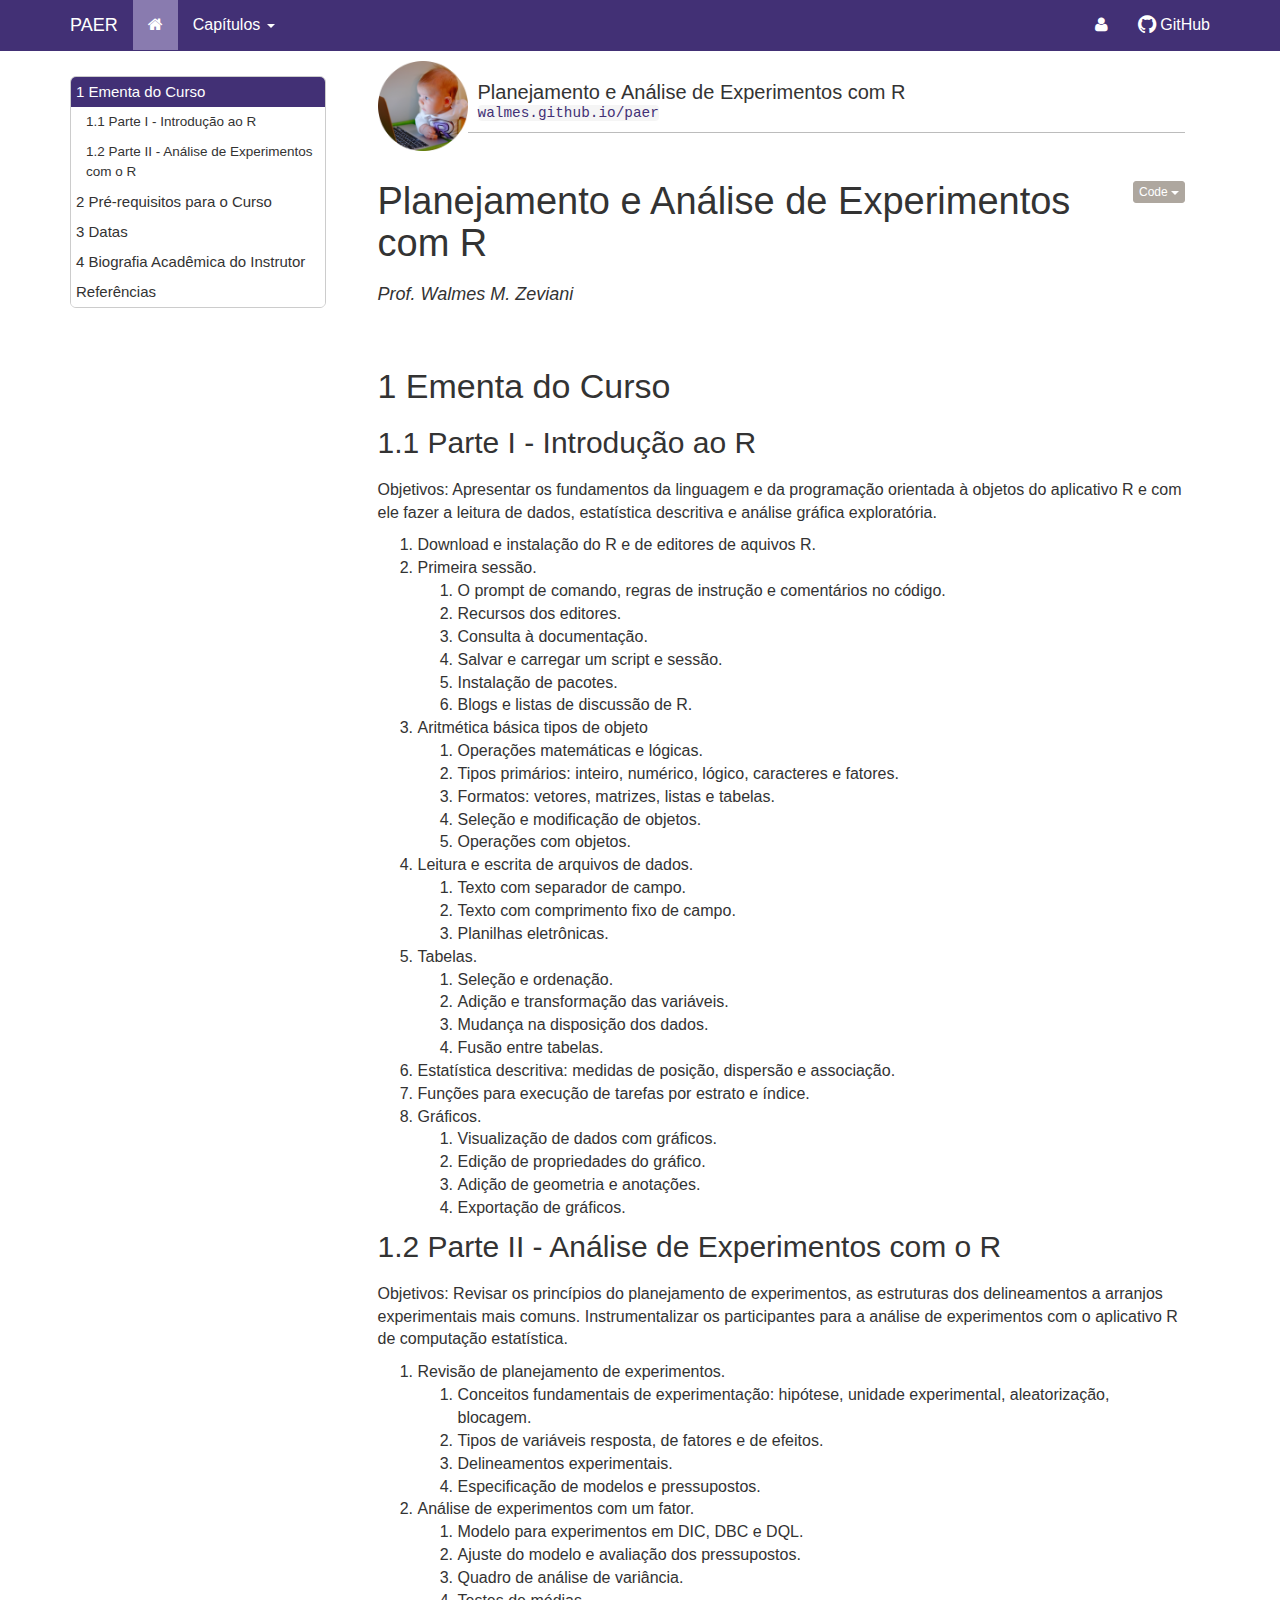
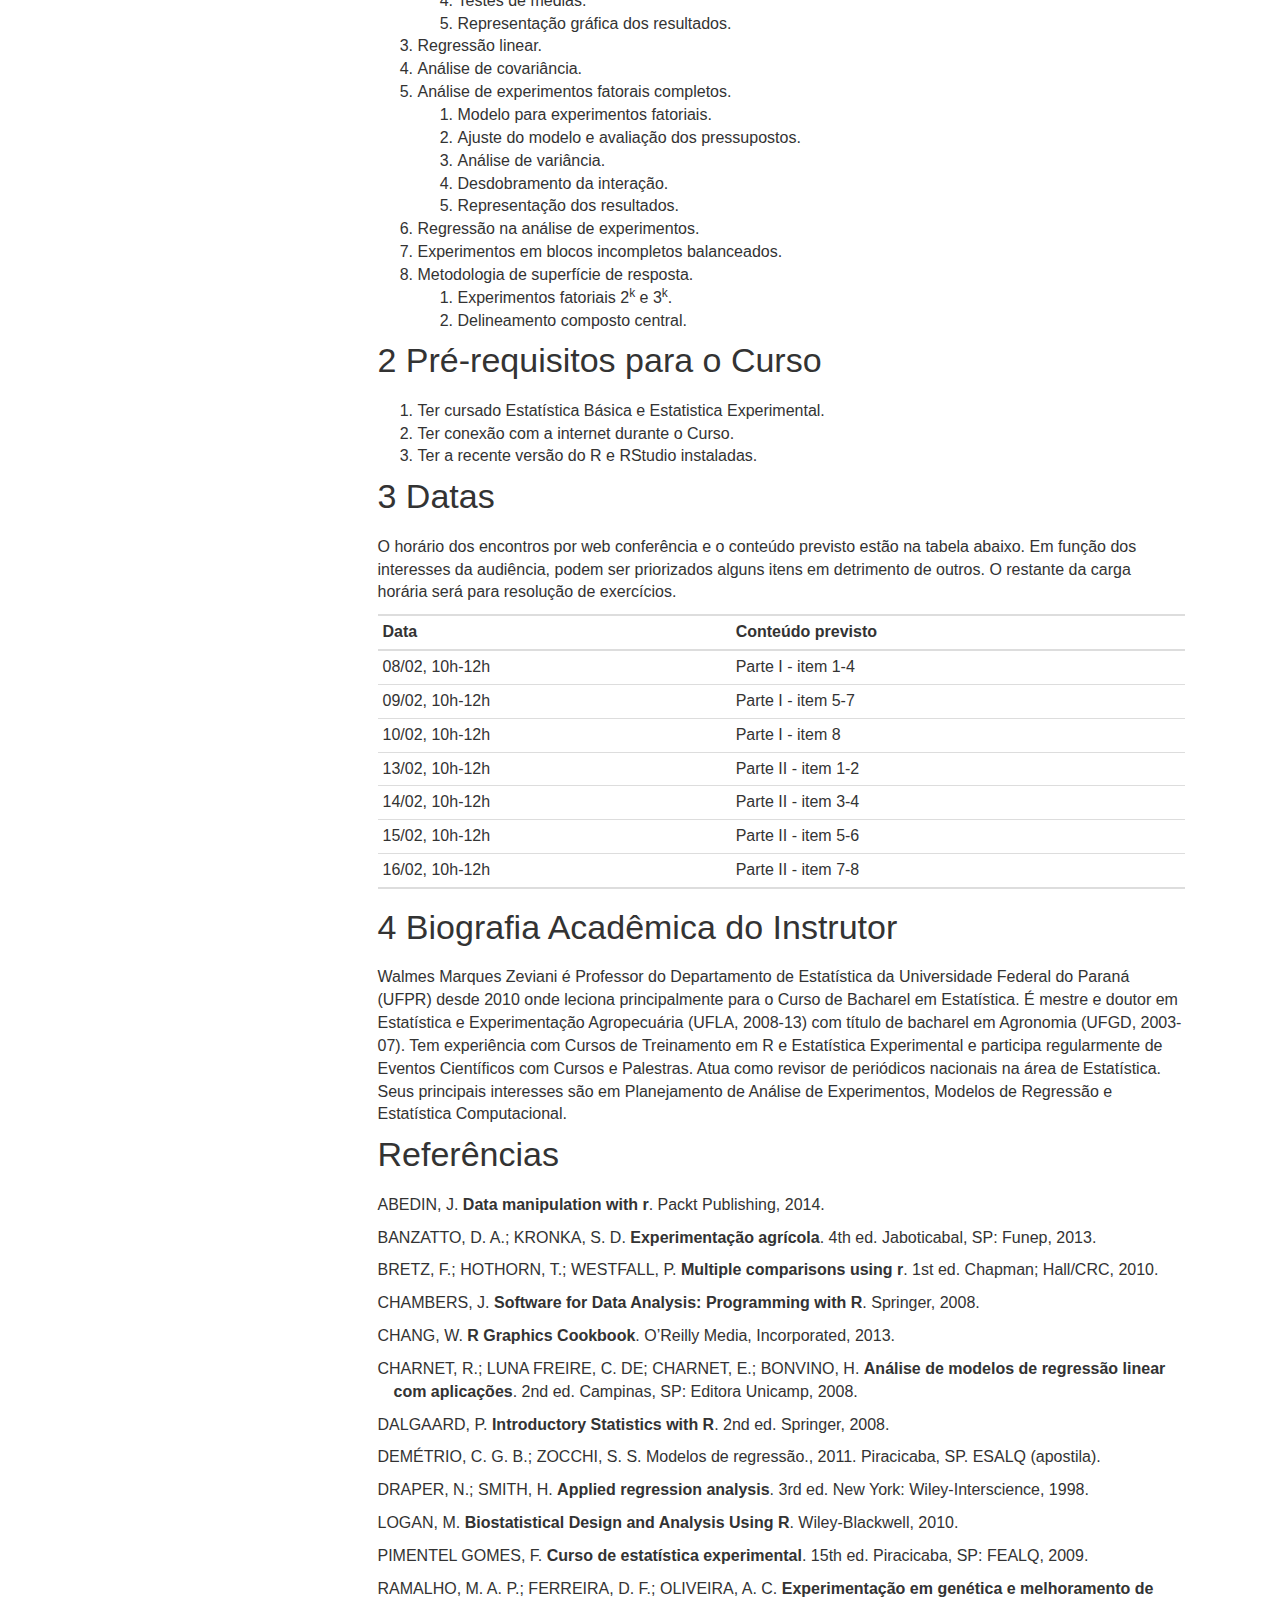
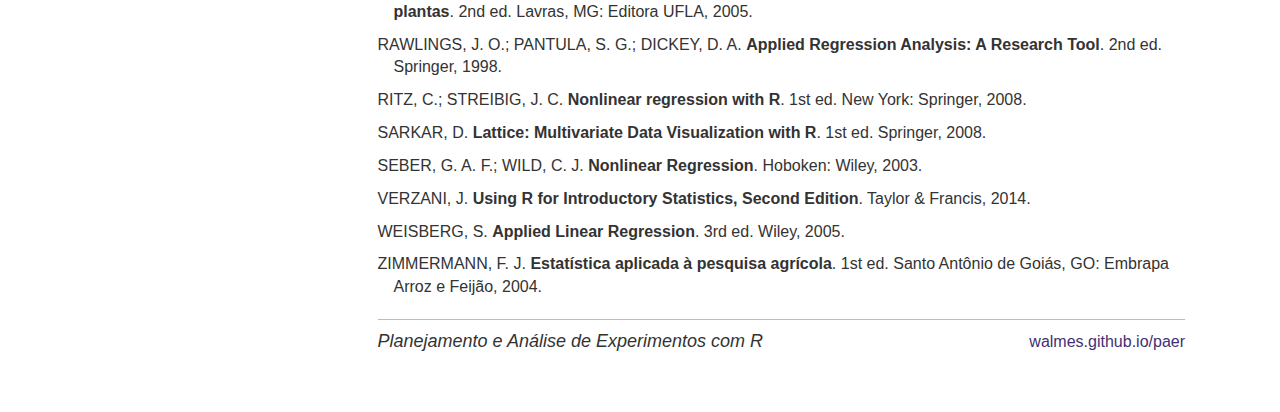
==== commit 9c508123: "Troca URL do projeto." ====
--- a/index.html
+++ b/index.html
@@ -313,13 +313,6 @@
   </a>
 </li>
 <li>
-  <a href="https://gitlab.c3sl.ufpr.br/walmes/paer">
-    <span class="fa fa-git-square fa-lg"></span>
-     
-    GitLab
-  </a>
-</li>
-<li>
   <a href="https://github.com/walmes/paer">
     <span class="fa fa-github fa-lg"></span>
      
@@ -357,8 +350,8 @@
           Planejamento e Análise de Experimentos com R
         </h4>
         <h5 style="margin: 0px 0px 10px 10px">
-          <a href="https://github.com/walmes/paer">
-            <code>github.com/walmes/paer</code>
+          <a href="https://walmes.github.io/paer">
+            <code>walmes.github.io/paer</code>
           </a>
         </h5>
       </div>
@@ -615,8 +608,8 @@
 	<h4><em>Planejamento e Análise de Experimentos com R</em></h4>
       </td>
       <td width="40%" align="right">
-        <a href="https://github.com/walmes/paer">
-          github.com/walmes/paer
+        <a href="https://walmes.github.io/paer">
+          walmes.github.io/paer
       </a></td>
     </tr>
   </table>
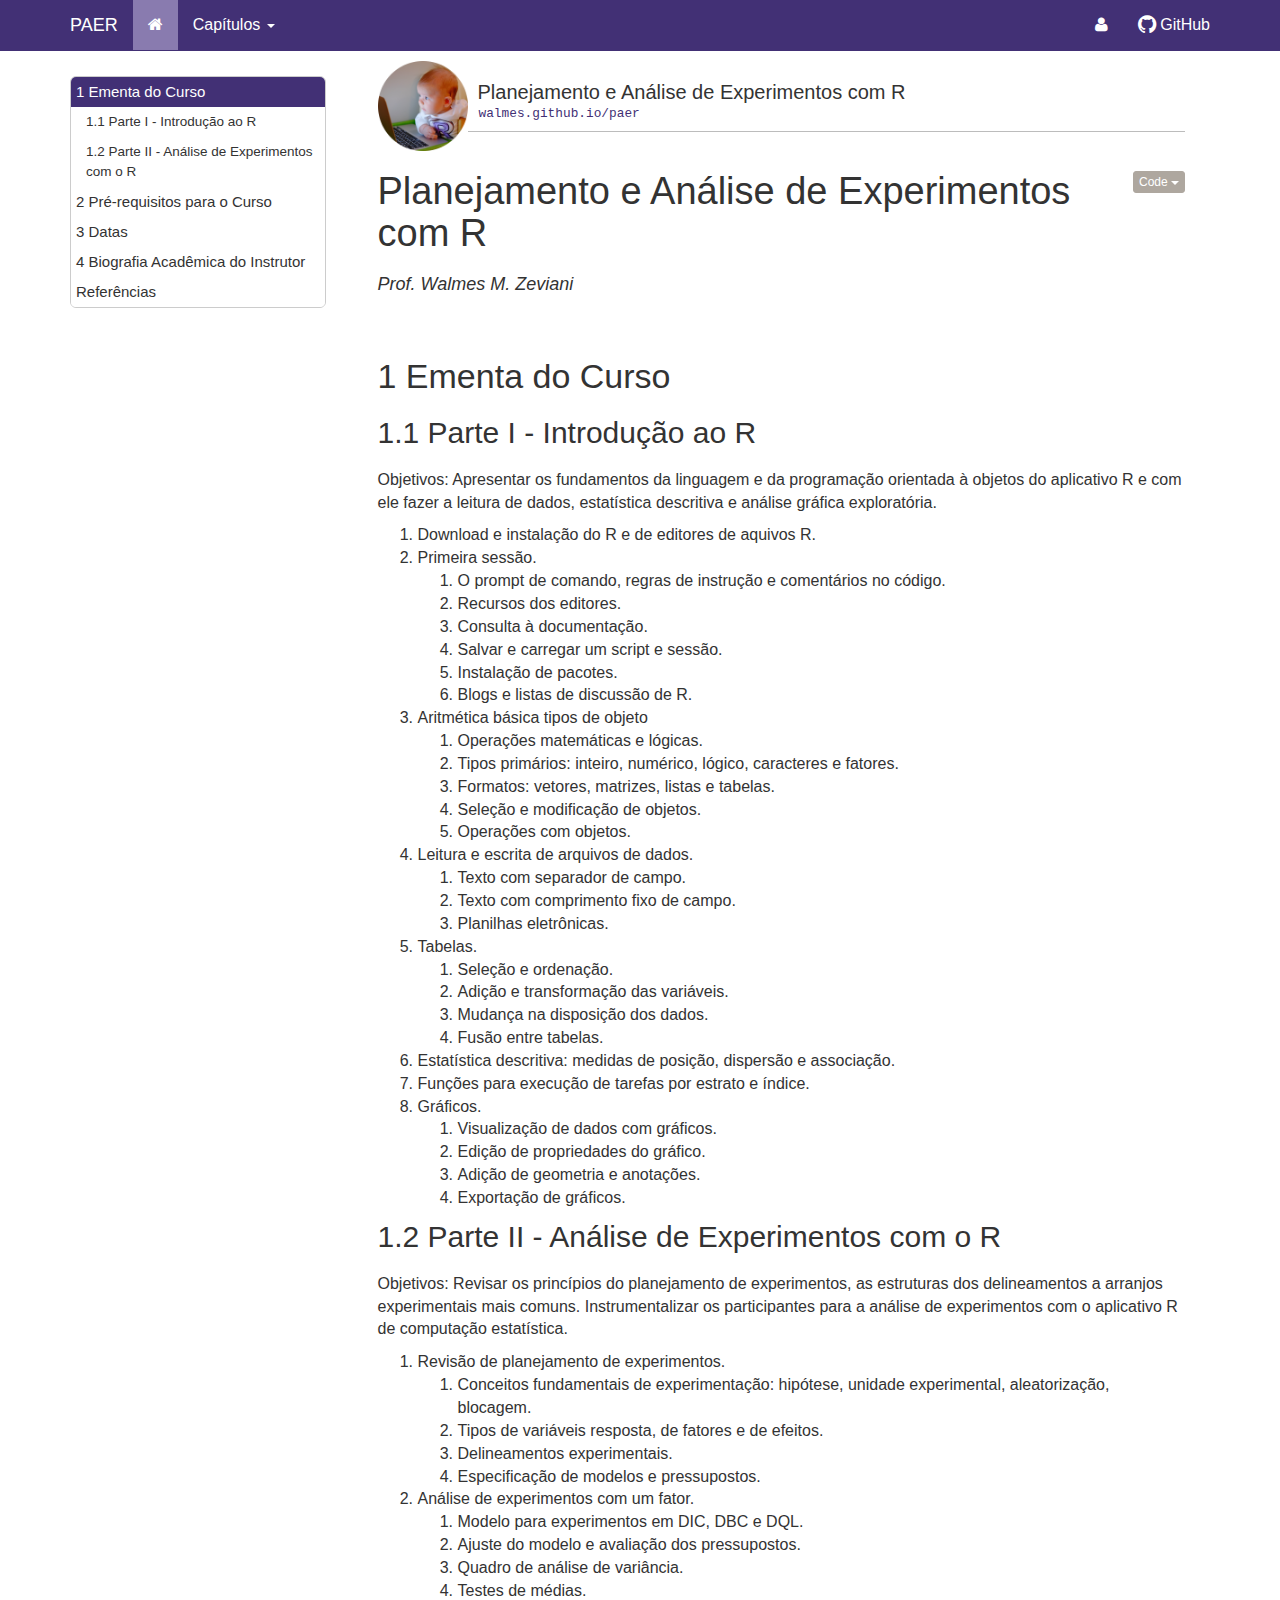
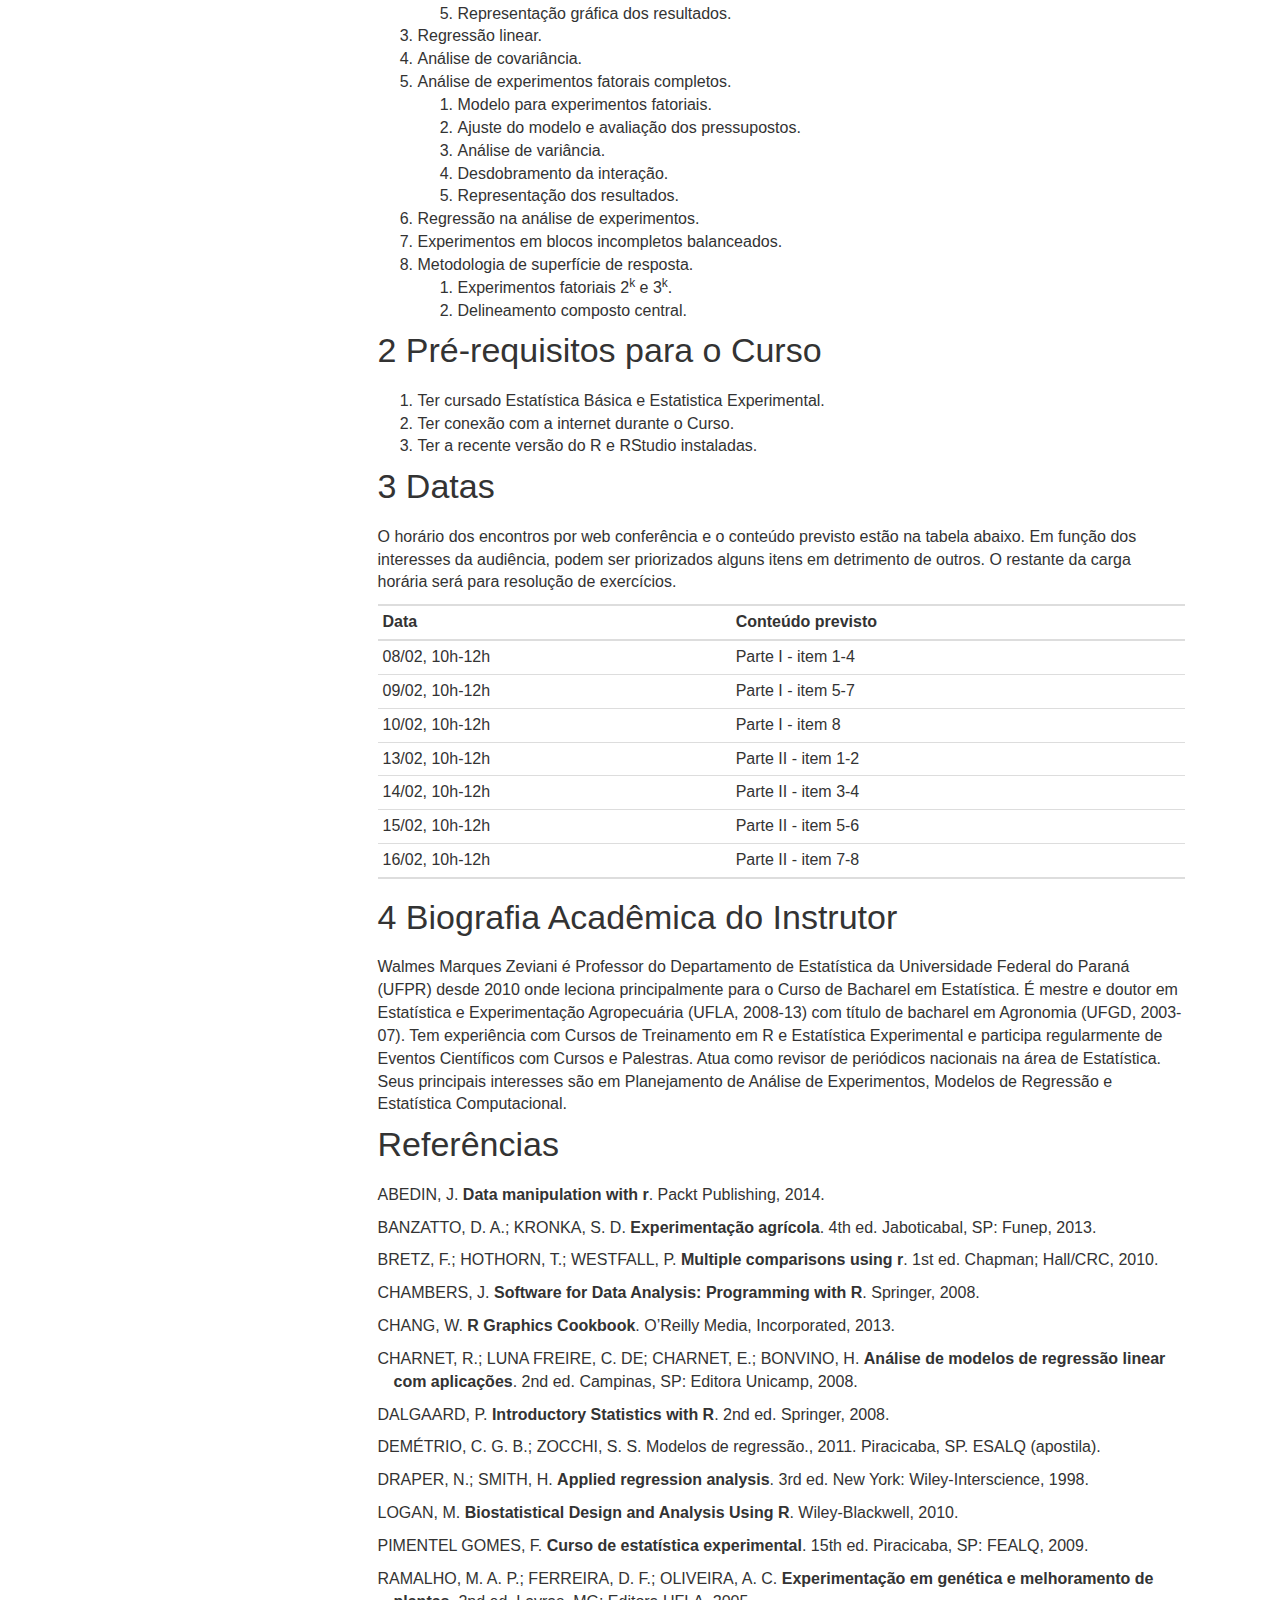
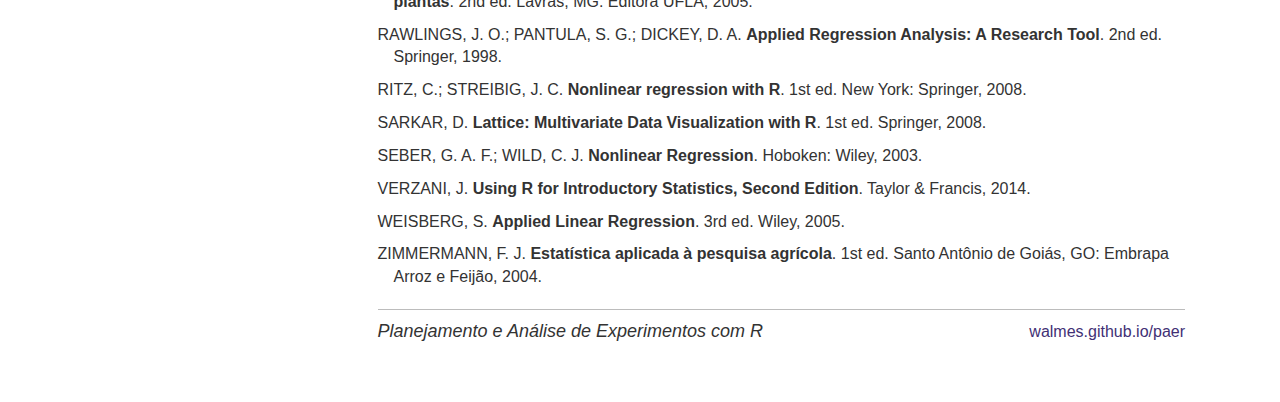
==== commit d3a89fff: "Adiciona os html." ====
--- a/index.html
+++ b/index.html
@@ -302,6 +302,9 @@
     <li>
       <a href="cap01-instal.html">Download e Instalação</a>
     </li>
+    <li>
+      <a href="cap02-primse.html">Primeira Sessão</a>
+    </li>
   </ul>
 </li>
       </ul>
--- a/config/style.css
+++ b/config/style.css
@@ -49,7 +49,7 @@
 }
 
 .h1, .h2, .h3, h1, h2, h3 {
-    margin-top: 30px;
+    /* margin-top: 3px !important; */
     margin-bottom: 20px;
 }
 
@@ -65,7 +65,6 @@
 }
 
 #TOC li {
-    /* list-style: outside none url; */
     list-style: none;
 }
 
@@ -218,6 +217,11 @@
     max-width: 100% !important;
     display: block;
     margin: auto;
+    box-shadow: 0 0 10px rgba(0, 0, 0, 0.25);
+}
+
+.header img {
+    box-shadow: unset;
 }
 
 /* Tabelas ---------------------------------- */
@@ -265,10 +269,12 @@
 caption,
 p.caption {
     text-align: left;
-    margin-left: 4em;
-    margin-right: 0em;
-    text-indent: -4em;
     color: inherit;
+    line-height: 125%;
+}
+
+img + p {
+    margin-top: 1em;
 }
 
 /* Referências ------------------------------ */
@@ -290,14 +296,19 @@
 }
 
 code {
-    padding: 0px 0px;
+    padding: 1px 1px;
     font-size: 90%;
     background-color: none;
 }
 
+p code,
+table code {
+    font-size: 80%;
+    background-color: unset;
+}
+
 /* R input */
 pre, code {
-    /* border-radius: 3px; */
     background-color: #EDEDED;
     color: #333;
 }
@@ -329,9 +340,6 @@
  */
 
 pre code {
-    /* display:block; */
-    /* padding:.5em; */
-    /* background:#fdf6e3; */
     color:#657b83
 }
 pre .comment {
@@ -349,12 +357,10 @@
 }
 pre .identifier,
 pre .literal {
-    /* color:#268bd2 */
     color:#657b83
 }
 pre .operator,
 pre .paren {
-    /* color:#b58900 */
     color:#3e4a4f
 }
 
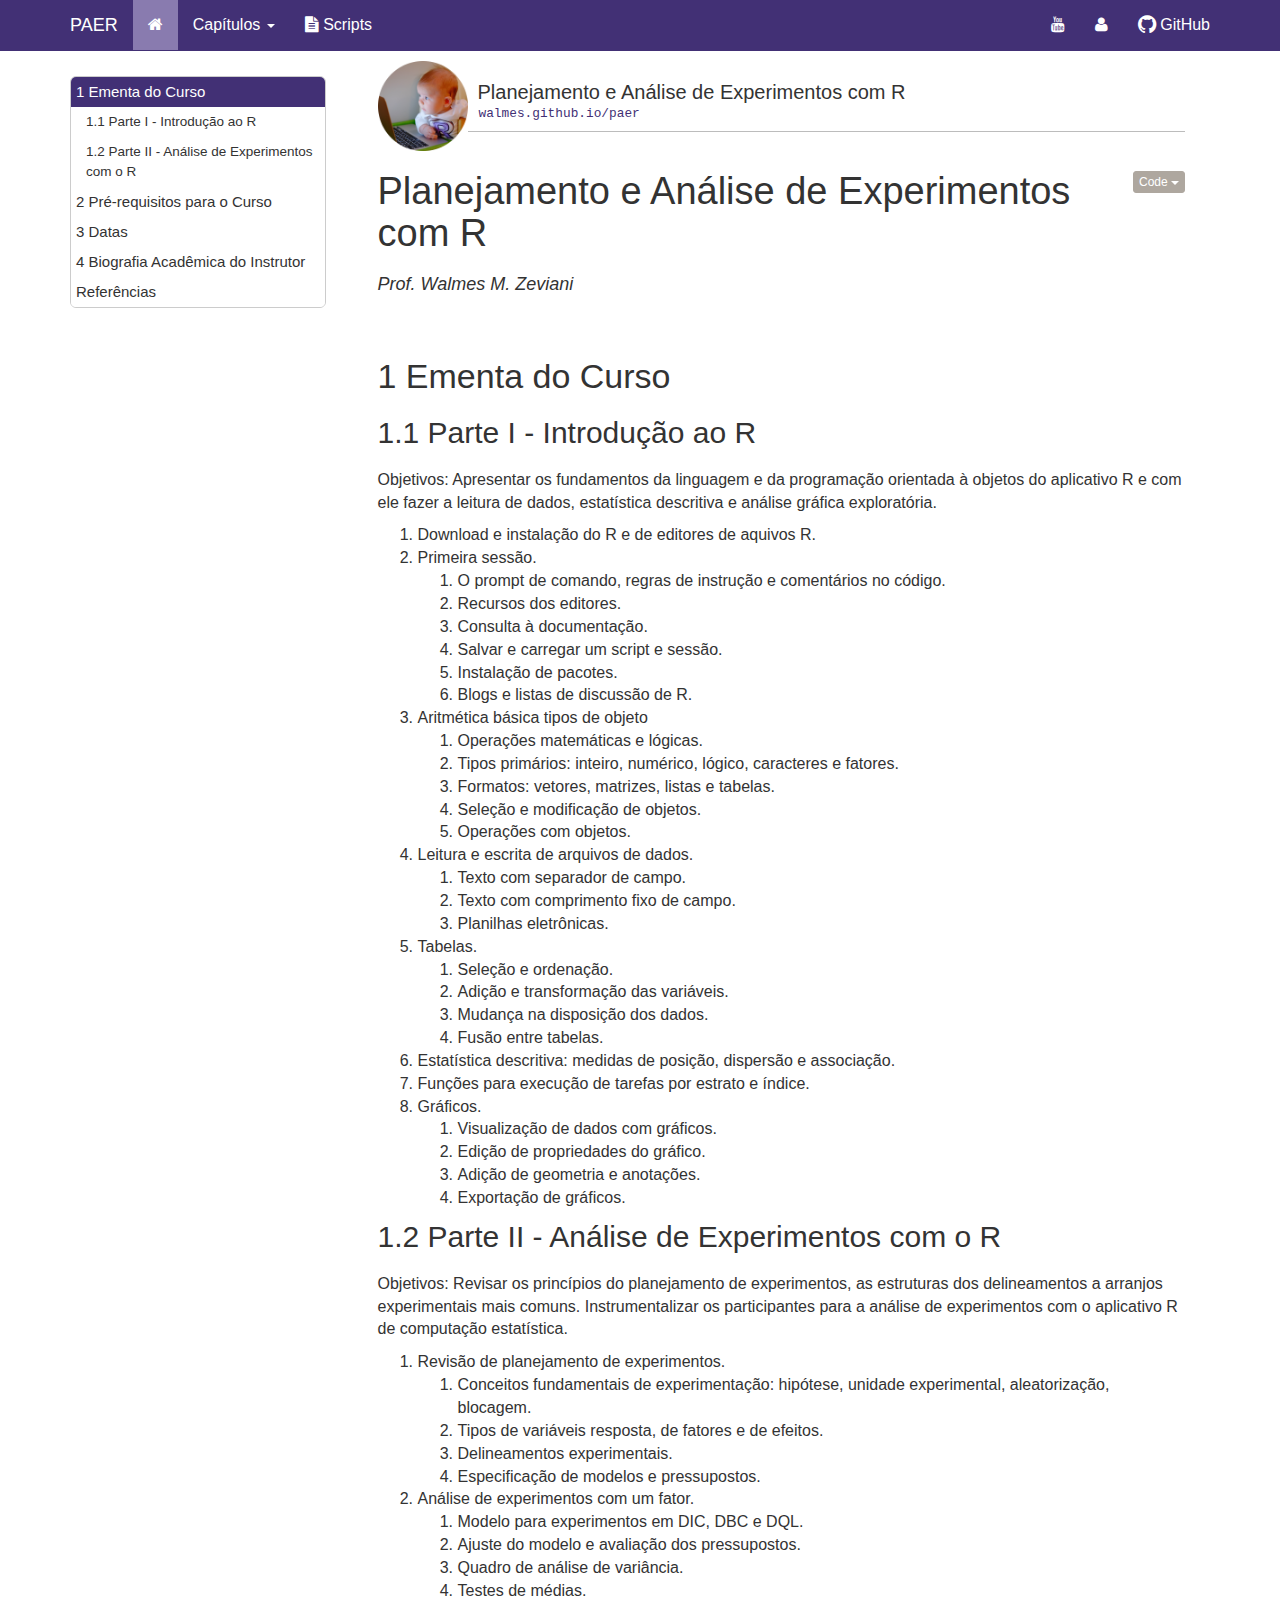
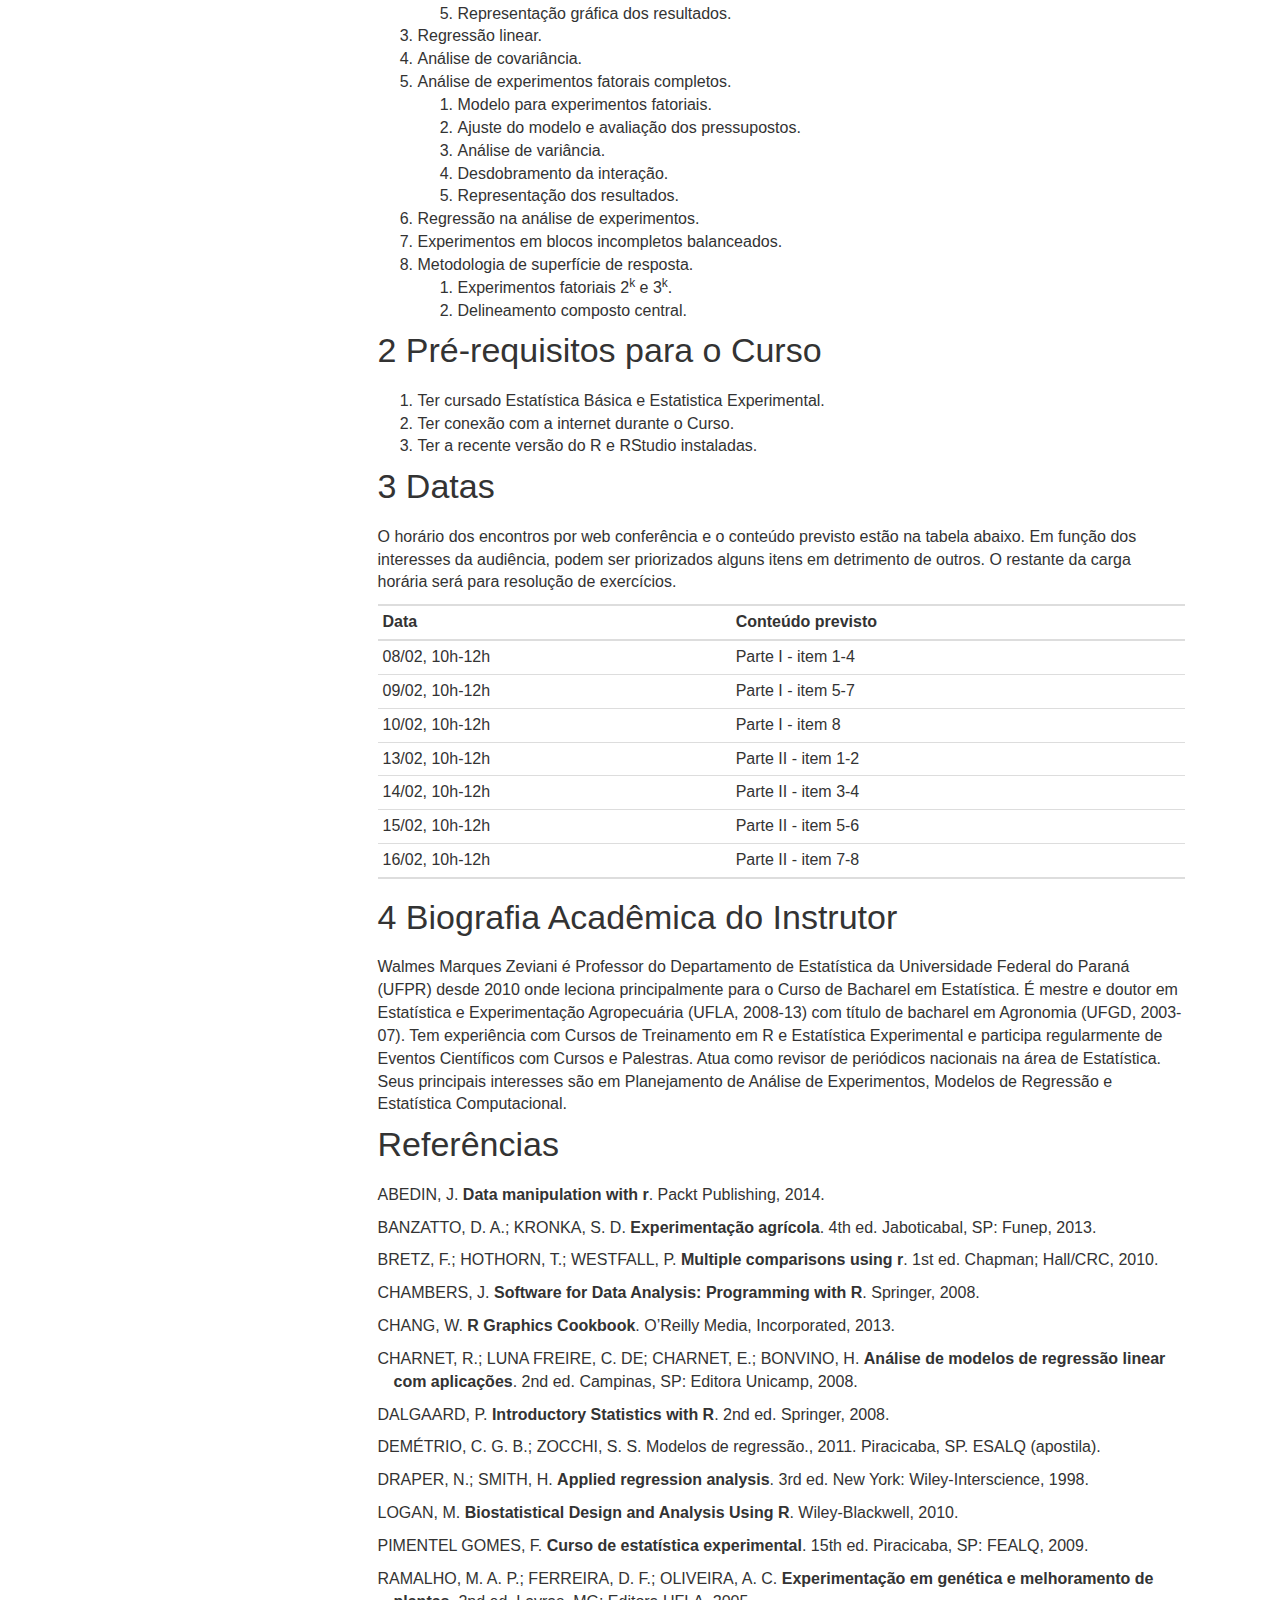
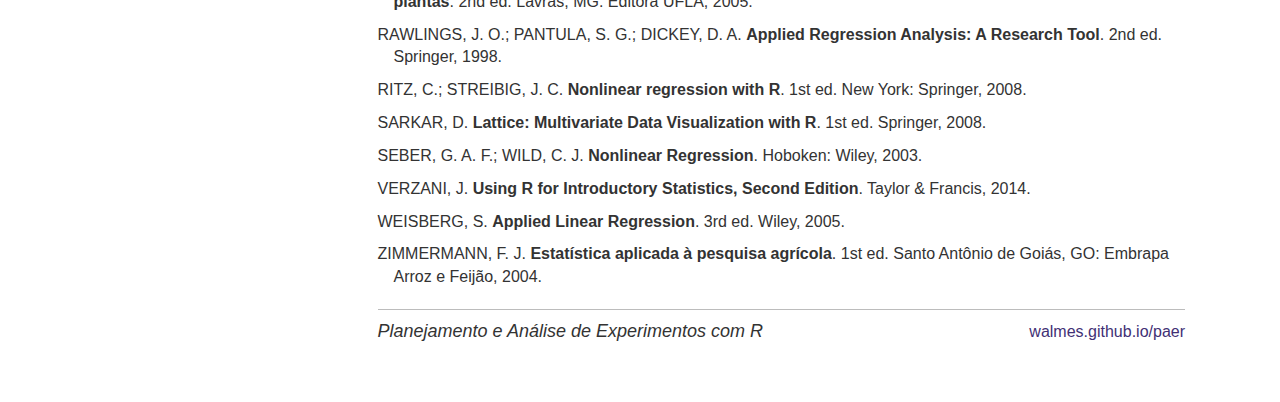
==== commit 81e9f1e2: "Inclui no navbar os scripts e playlist no youtube." ====
--- a/index.html
+++ b/index.html
@@ -307,9 +307,22 @@
     </li>
   </ul>
 </li>
+<li>
+  <a href="scripts/">
+    <span class="fa fa-file-text"></span>
+     
+    Scripts
+  </a>
+</li>
       </ul>
       <ul class="nav navbar-nav navbar-right">
         <li>
+  <a href="https://www.youtube.com/watch?v=3QWmUhsSbsI&amp;list=PLXaDAv_nBDLdjd_k3vgQezne2HRc4flB8">
+    <span class="fa fa-youtube"></span>
+     
+  </a>
+</li>
+<li>
   <a href="https://www.researchgate.net/profile/Walmes_Zeviani2">
     <span class="fa fa-user"></span>
      
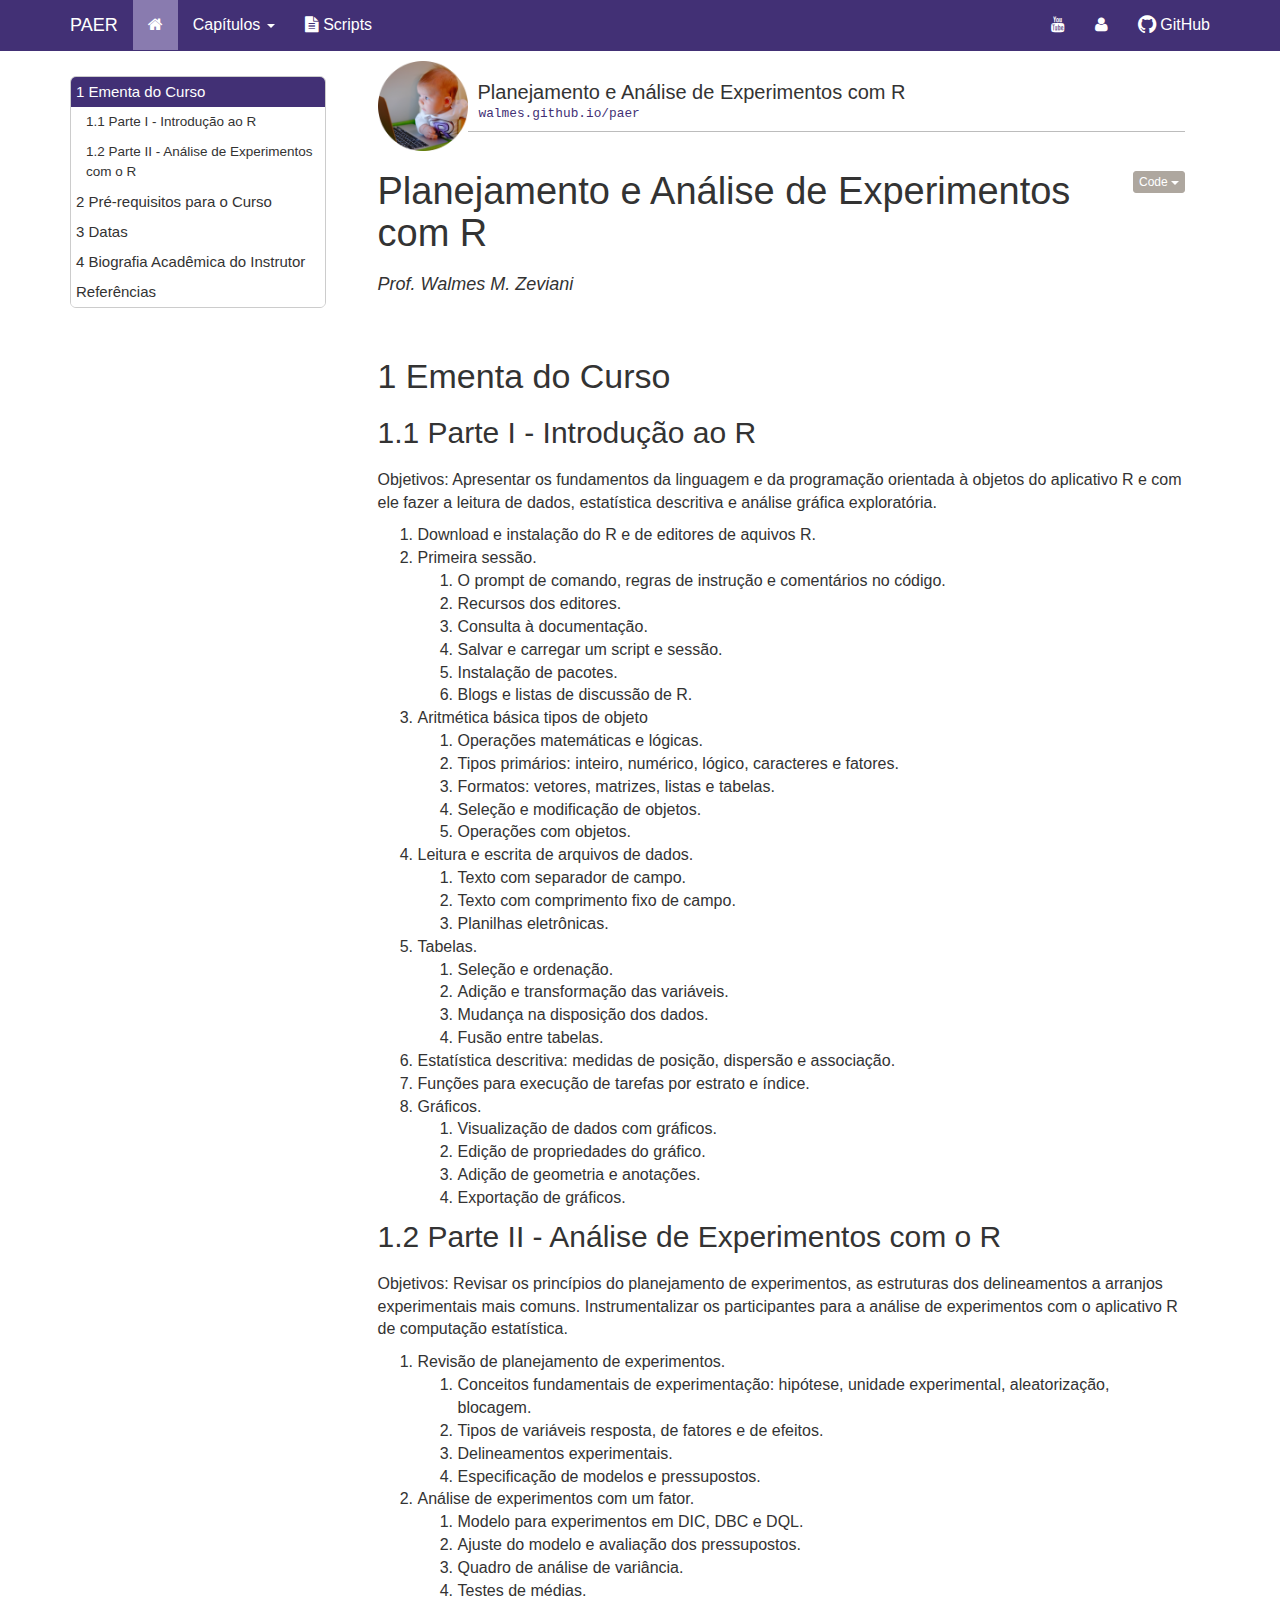
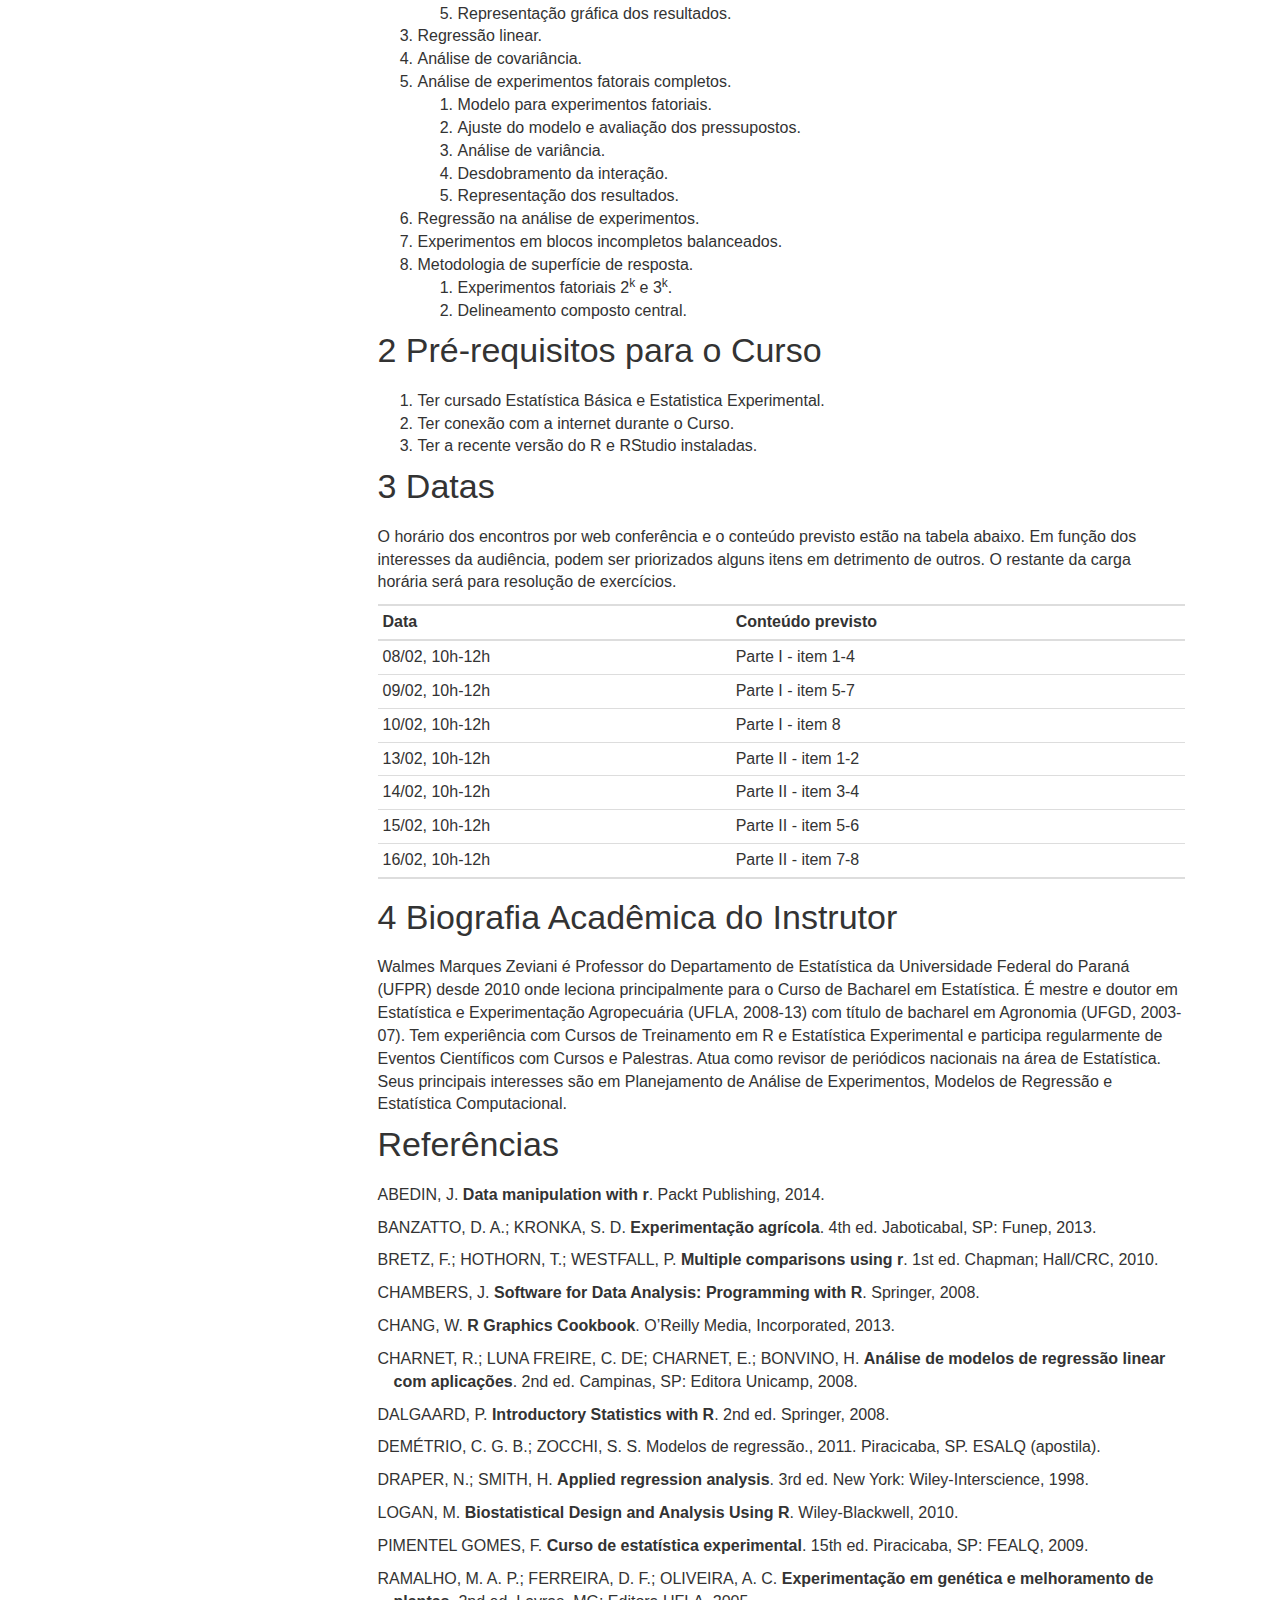
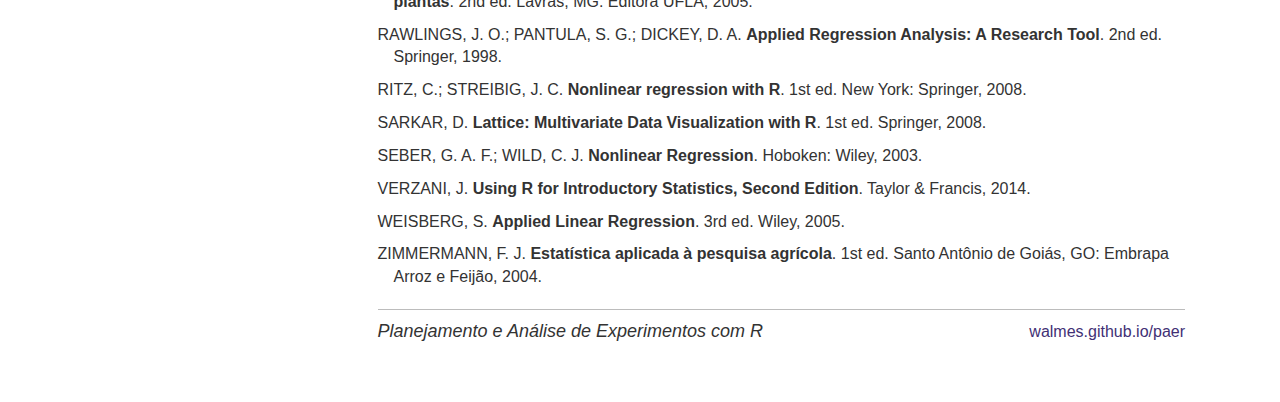
==== commit 8e60d956: "Adiciona exercicios." ====
--- a/index.html
+++ b/index.html
@@ -1,7 +1,3 @@
-<!-- Baseado no arquivo: 
-  /usr/lib/R/site-library/rmarkdown/rmd/h/default.html
--->
-
 <!DOCTYPE html>
 
 <html xmlns="http://www.w3.org/1999/xhtml">
@@ -29,6 +25,8 @@
 <script src="site_libs/tocify-1.9.1/jquery.tocify.js"></script>
 <script src="site_libs/navigation-1.1/tabsets.js"></script>
 <script src="site_libs/navigation-1.1/codefolding.js"></script>
+<link href="site_libs/highlightjs-1.1/default.css" rel="stylesheet" />
+<script src="site_libs/highlightjs-1.1/highlight.js"></script>
 <link href="site_libs/font-awesome-4.5.0/css/font-awesome.min.css" rel="stylesheet" />
 <script type="text/x-mathjax-config">
   MathJax.Hub.Config({
@@ -39,6 +37,19 @@
   });
 </script>
 
+<style type="text/css">code{white-space: pre;}</style>
+<style type="text/css">
+  pre:not([class]) {
+    background-color: white;
+  }
+</style>
+<script type="text/javascript">
+if (window.hljs && document.readyState && document.readyState === "complete") {
+   window.setTimeout(function() {
+      hljs.initHighlighting();
+   }, 0);
+}
+</script>
 
 
 
@@ -96,6 +107,7 @@
   outline: none;
 }
 </style>
+
 
 <style type="text/css">
 /* padding for bootstrap navbar */
@@ -153,7 +165,6 @@
 <div class="container-fluid main-container">
 
 <!-- tabsets -->
-<script src="/tabsets.js"></script>
 <script>
 $(document).ready(function () {
   window.buildTabsets("TOC");
@@ -161,7 +172,9 @@
 </script>
 
 <!-- code folding -->
-<script src="/codefolding.js"></script>
+<style type="text/css">
+.code-folding-btn { margin-bottom: 4px; }
+</style>
 <script>
 $(document).ready(function () {
   window.initializeCodeFolding("hide" === "show");
@@ -185,7 +198,7 @@
       theme: "bootstrap3",
       context: '.toc-content',
       hashGenerator: function (text) {
-        return text.replace(/[.\/?&!#<>]/g, '').replace(/\s/g, '_').toLowerCase();
+        return text.replace(/[.\\/?&!#<>]/g, '').replace(/\s/g, '_').toLowerCase();
       },
       ignoreSelector: ".toc-ignore",
       scrollTo: 0
@@ -244,8 +257,9 @@
 }
 
 .tocify-subheader .tocify-item {
-  font-size: 0.9em;
-  padding-left: 5px;
+  font-size: 0.90em;
+  padding-left: 25px;
+  text-indent: 0;
 }
 
 .tocify .list-group-item {
@@ -257,7 +271,6 @@
 }
 .tocify-subheader .tocify-item {
   font-size: 0.95em;
-  padding-left: 10px;
 }
 
 </style>
@@ -305,10 +318,13 @@
     <li>
       <a href="cap02-primse.html">Primeira Sessão</a>
     </li>
+    <li>
+      <a href="cap90-exerc.html">Exercícios</a>
+    </li>
   </ul>
 </li>
 <li>
-  <a href="scripts/">
+  <a href="scripts/index.html">
     <span class="fa fa-file-text"></span>
      
     Scripts
@@ -494,38 +510,38 @@
 <table>
 <thead>
 <tr class="header">
-<th>Data</th>
-<th>Conteúdo previsto</th>
+<th align="left">Data</th>
+<th align="left">Conteúdo previsto</th>
 </tr>
 </thead>
 <tbody>
 <tr class="odd">
-<td>08/02, 10h-12h</td>
-<td>Parte I - item 1-4</td>
+<td align="left">08/02, 10h-12h</td>
+<td align="left">Parte I - item 1-4</td>
 </tr>
 <tr class="even">
-<td>09/02, 10h-12h</td>
-<td>Parte I - item 5-7</td>
+<td align="left">09/02, 10h-12h</td>
+<td align="left">Parte I - item 5-7</td>
 </tr>
 <tr class="odd">
-<td>10/02, 10h-12h</td>
-<td>Parte I - item 8</td>
+<td align="left">10/02, 10h-12h</td>
+<td align="left">Parte I - item 8</td>
 </tr>
 <tr class="even">
-<td>13/02, 10h-12h</td>
-<td>Parte II - item 1-2</td>
+<td align="left">13/02, 10h-12h</td>
+<td align="left">Parte II - item 1-2</td>
 </tr>
 <tr class="odd">
-<td>14/02, 10h-12h</td>
-<td>Parte II - item 3-4</td>
+<td align="left">14/02, 10h-12h</td>
+<td align="left">Parte II - item 3-4</td>
 </tr>
 <tr class="even">
-<td>15/02, 10h-12h</td>
-<td>Parte II - item 5-6</td>
+<td align="left">15/02, 10h-12h</td>
+<td align="left">Parte II - item 5-6</td>
 </tr>
 <tr class="odd">
-<td>16/02, 10h-12h</td>
-<td>Parte II - item 7-8</td>
+<td align="left">16/02, 10h-12h</td>
+<td align="left">Parte II - item 7-8</td>
 </tr>
 </tbody>
 </table>
@@ -640,12 +656,25 @@
 <script>
 
 // add bootstrap table styles to pandoc tables
+function bootstrapStylePandocTables() {
+  $('tr.header').parent('thead').parent('table').addClass('table table-condensed');
+}
 $(document).ready(function () {
-  $('tr.header').parent('thead').parent('table').addClass('table table-condensed');
+  bootstrapStylePandocTables();
 });
 
-</script>
-
+
+</script>
+
+<!-- dynamically load mathjax for compatibility with self-contained -->
+<script>
+  (function () {
+    var script = document.createElement("script");
+    script.type = "text/javascript";
+    script.src  = "https://cdn.mathjax.org/mathjax/latest/MathJax.js?config=TeX-AMS-MML_HTMLorMML";
+    document.getElementsByTagName("head")[0].appendChild(script);
+  })();
+</script>
 
 </body>
 </html>
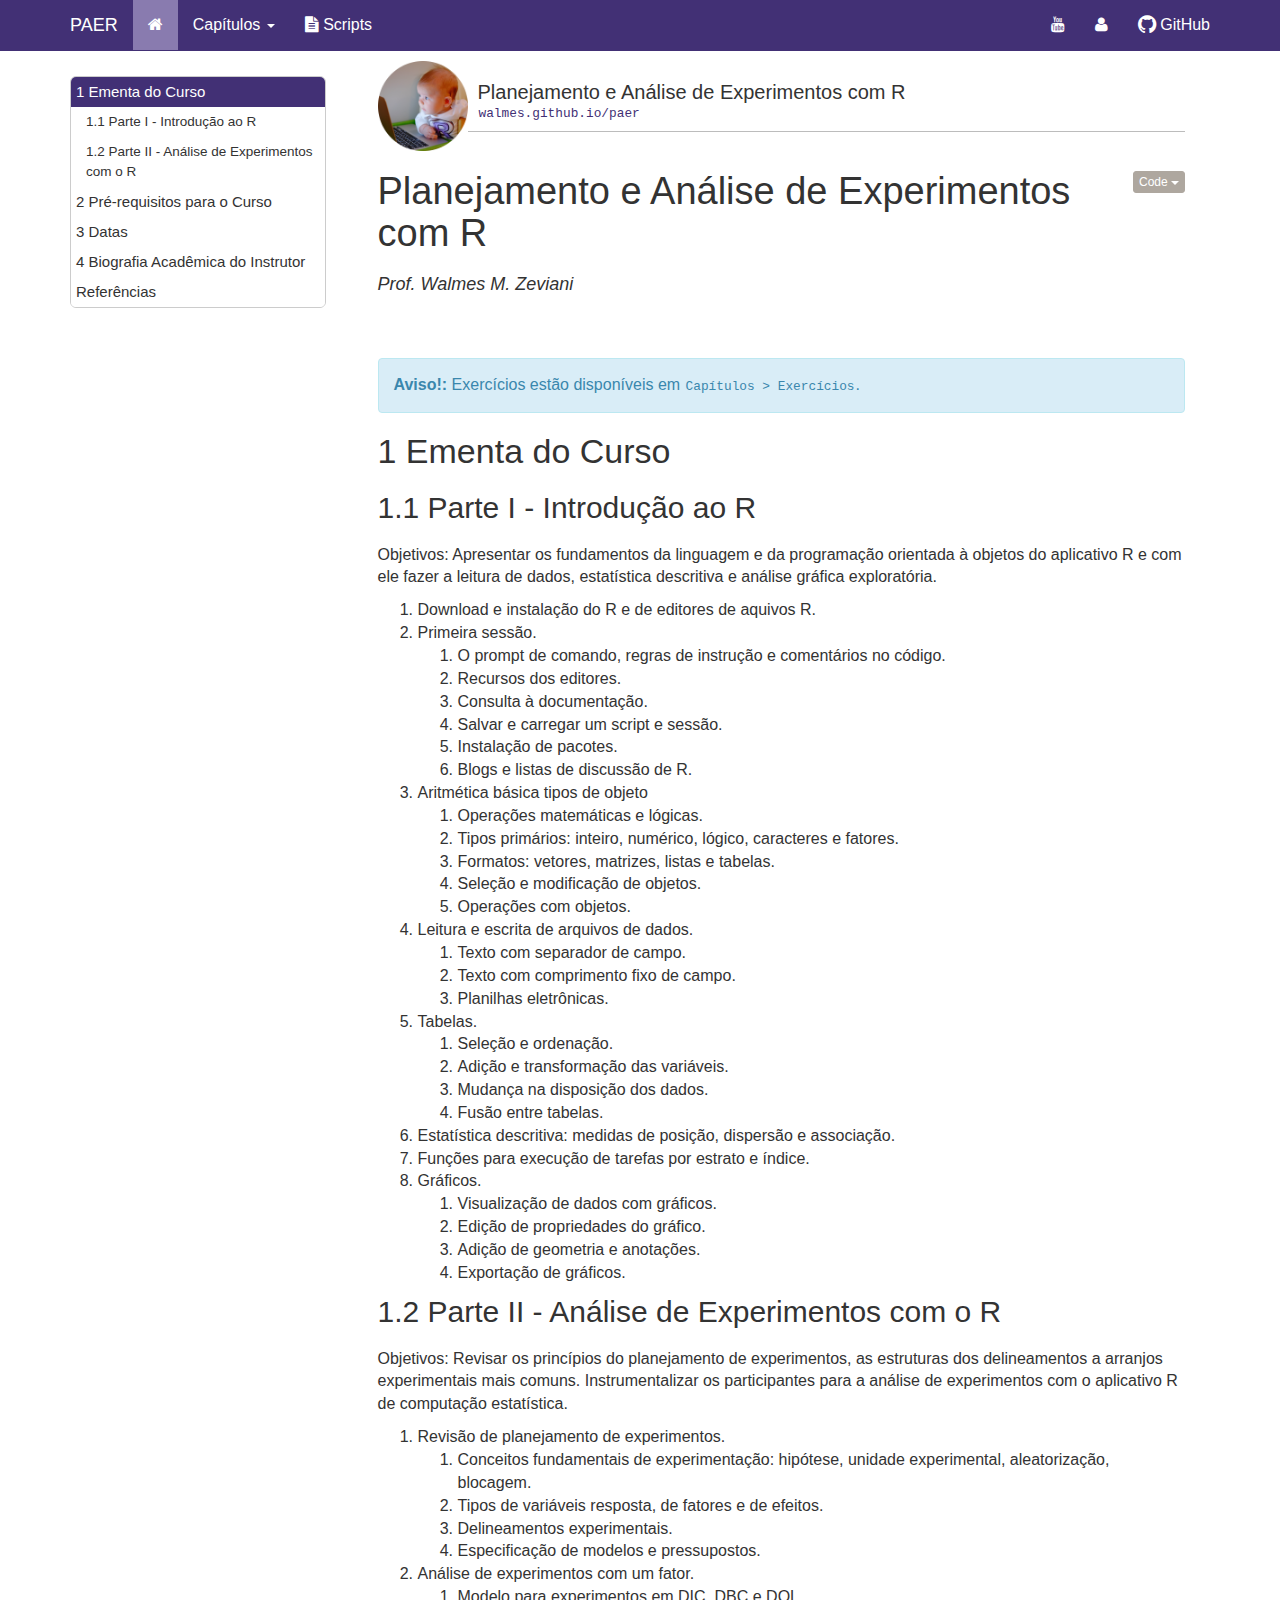
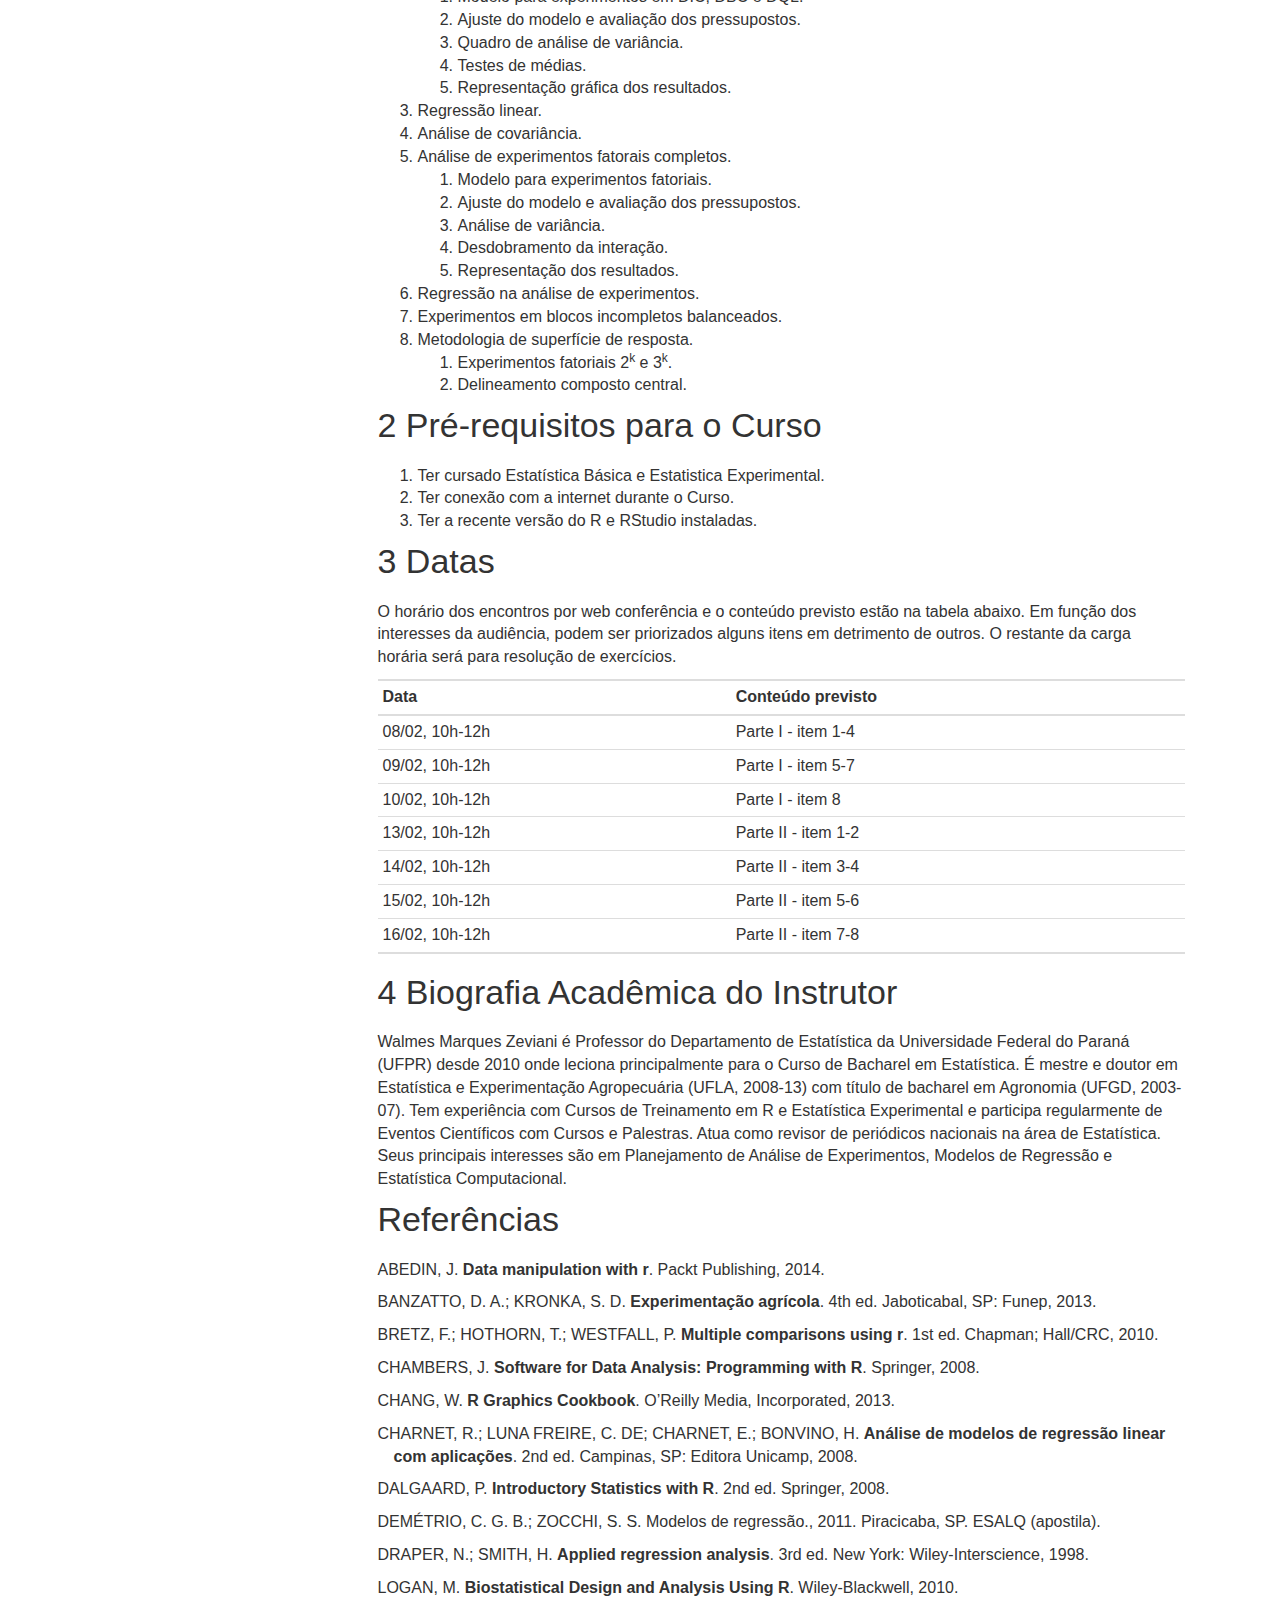
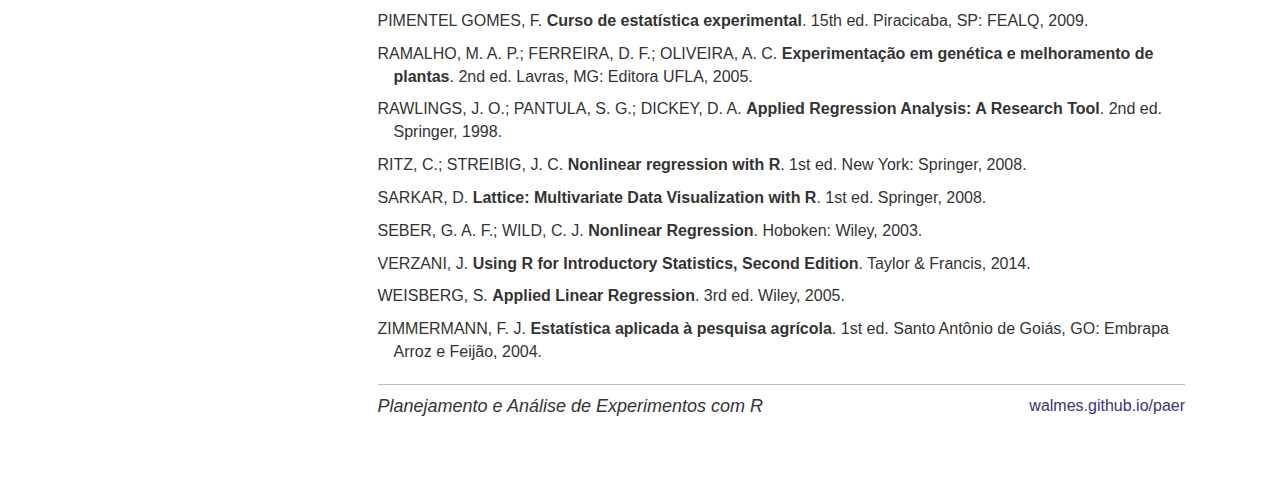
==== commit 5b0e7b7c: "Adiciona notificaçao dos exercicios." ====
--- a/index.html
+++ b/index.html
@@ -409,6 +409,9 @@
 </div>
 
 
+<div class="alert alert-info">
+<p><strong>Aviso!:</strong> Exercícios estão disponíveis em <code>Capítulos &gt; Exercícios</code>.</p>
+</div>
 <div id="ementa-do-curso" class="section level1">
 <h1><span class="header-section-number">1</span> Ementa do Curso</h1>
 <div id="parte-i---introducao-ao-r" class="section level2">
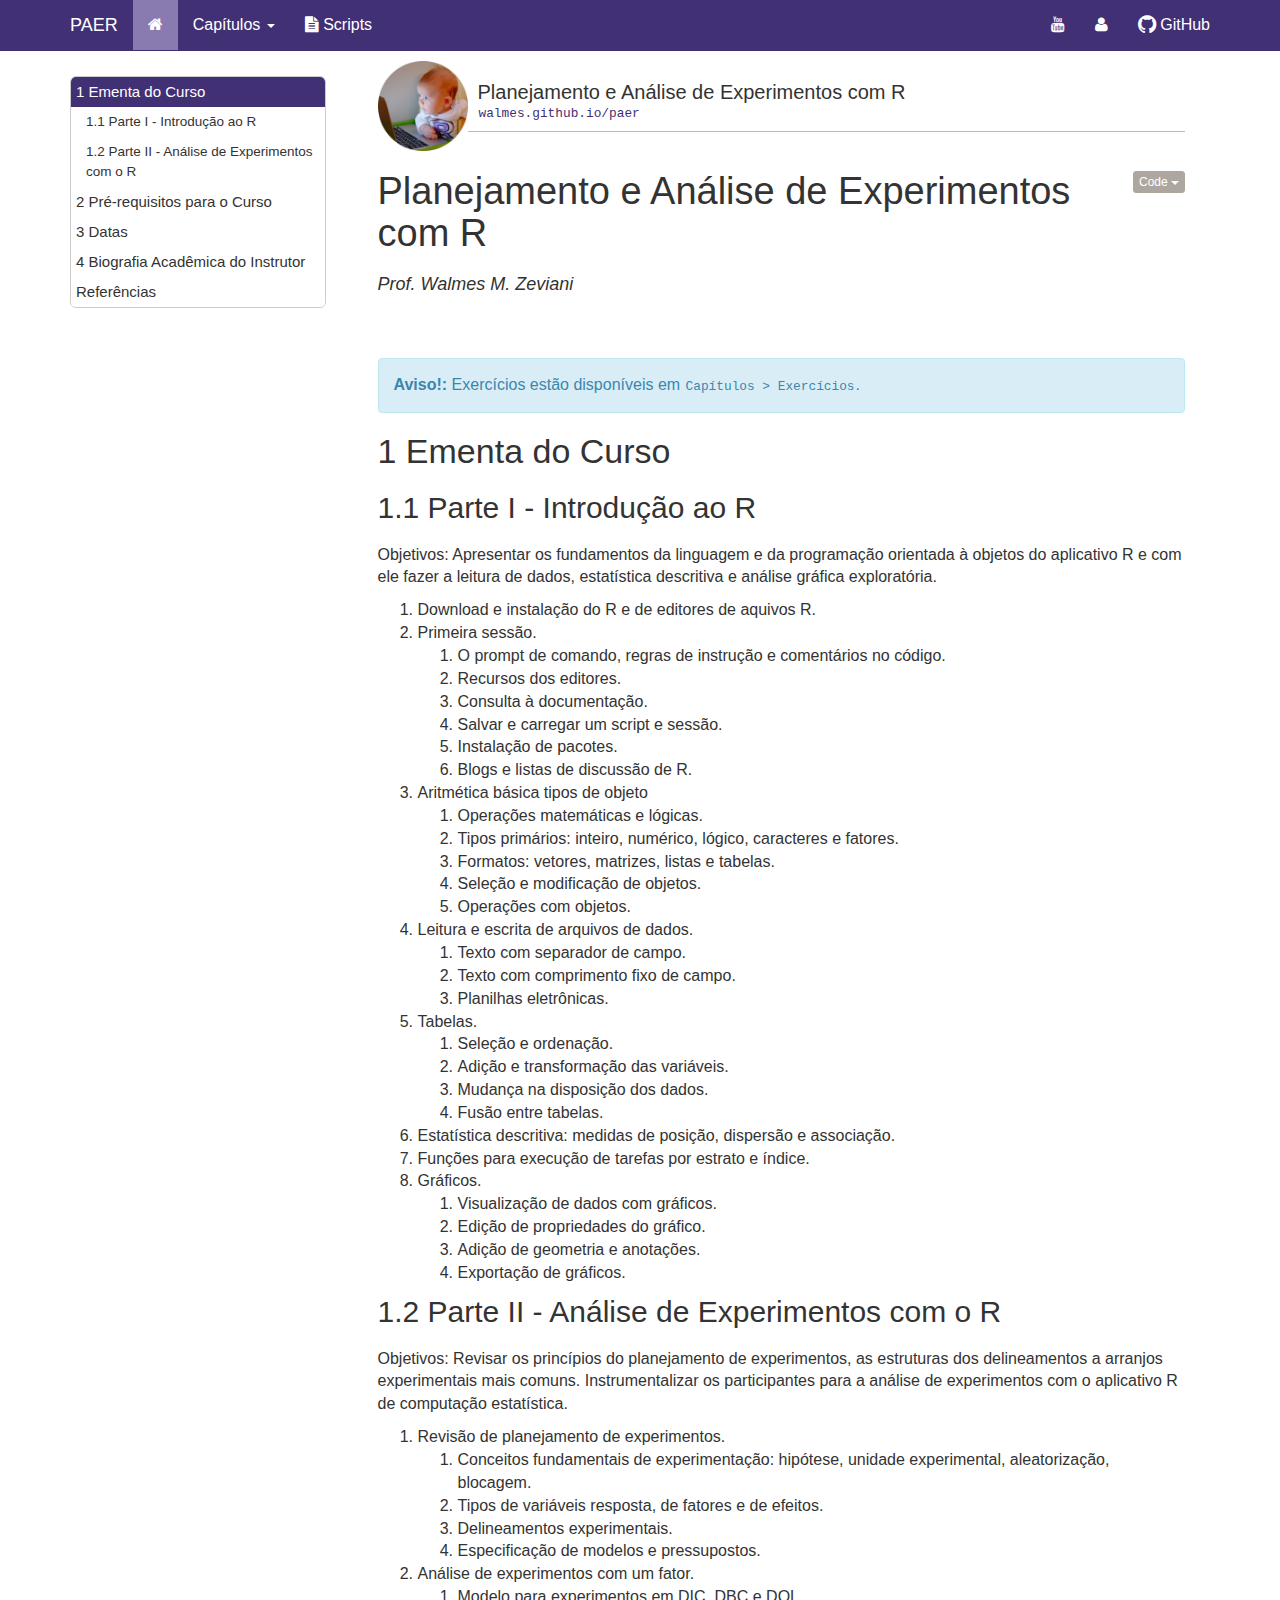
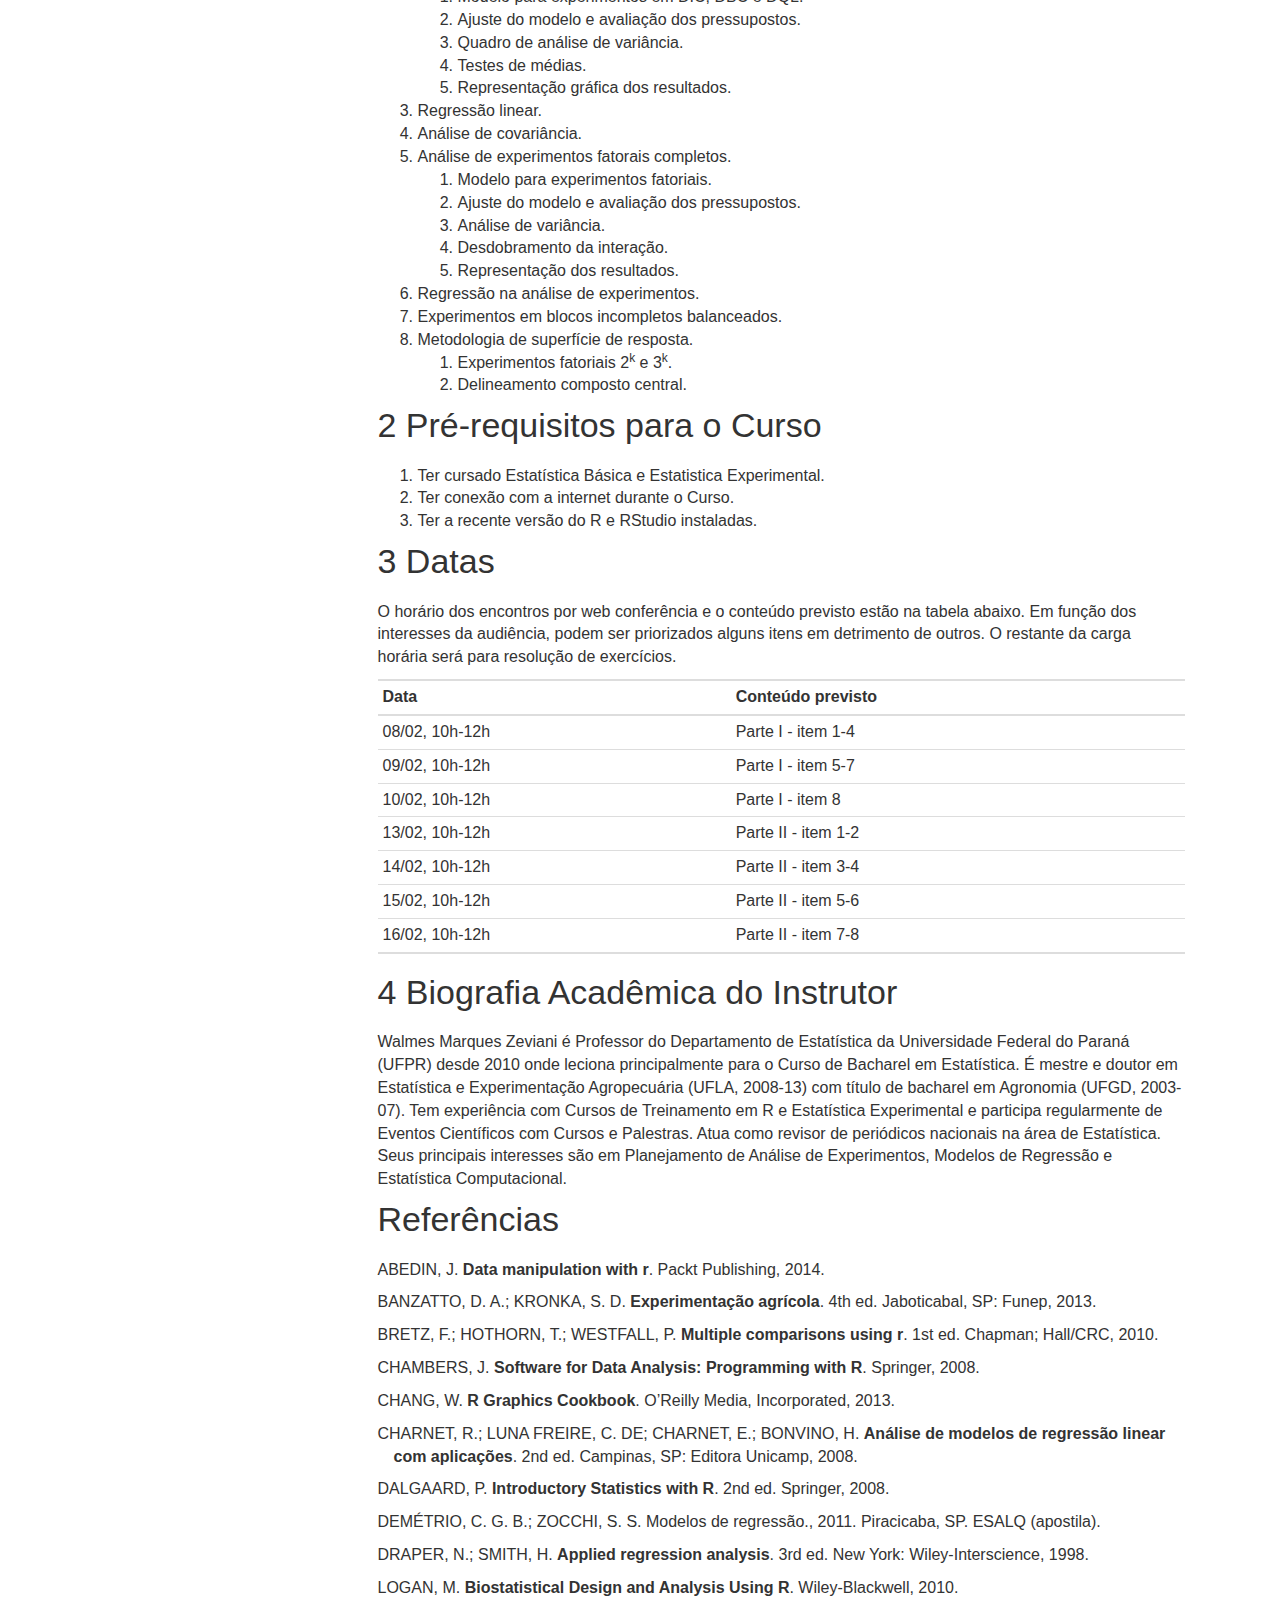
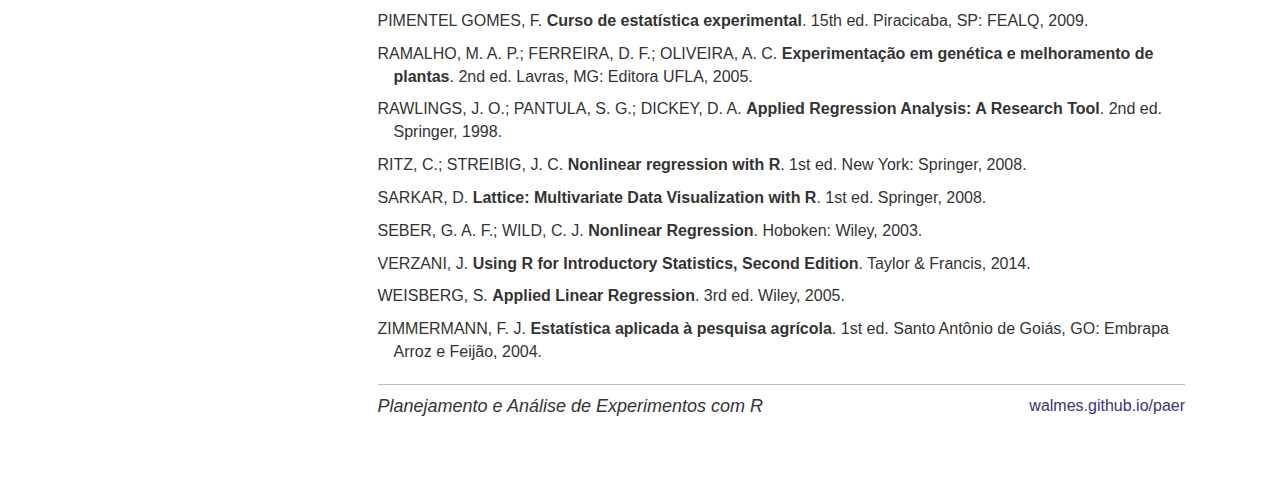
==== commit 9f38677a: "Atualiza o index." ====
--- a/index.html
+++ b/index.html
@@ -513,38 +513,38 @@
 <table>
 <thead>
 <tr class="header">
-<th align="left">Data</th>
-<th align="left">Conteúdo previsto</th>
+<th>Data</th>
+<th>Conteúdo previsto</th>
 </tr>
 </thead>
 <tbody>
 <tr class="odd">
-<td align="left">08/02, 10h-12h</td>
-<td align="left">Parte I - item 1-4</td>
+<td>08/02, 10h-12h</td>
+<td>Parte I - item 1-4</td>
 </tr>
 <tr class="even">
-<td align="left">09/02, 10h-12h</td>
-<td align="left">Parte I - item 5-7</td>
+<td>09/02, 10h-12h</td>
+<td>Parte I - item 5-7</td>
 </tr>
 <tr class="odd">
-<td align="left">10/02, 10h-12h</td>
-<td align="left">Parte I - item 8</td>
+<td>10/02, 10h-12h</td>
+<td>Parte I - item 8</td>
 </tr>
 <tr class="even">
-<td align="left">13/02, 10h-12h</td>
-<td align="left">Parte II - item 1-2</td>
+<td>13/02, 10h-12h</td>
+<td>Parte II - item 1-2</td>
 </tr>
 <tr class="odd">
-<td align="left">14/02, 10h-12h</td>
-<td align="left">Parte II - item 3-4</td>
+<td>14/02, 10h-12h</td>
+<td>Parte II - item 3-4</td>
 </tr>
 <tr class="even">
-<td align="left">15/02, 10h-12h</td>
-<td align="left">Parte II - item 5-6</td>
+<td>15/02, 10h-12h</td>
+<td>Parte II - item 5-6</td>
 </tr>
 <tr class="odd">
-<td align="left">16/02, 10h-12h</td>
-<td align="left">Parte II - item 7-8</td>
+<td>16/02, 10h-12h</td>
+<td>Parte II - item 7-8</td>
 </tr>
 </tbody>
 </table>
